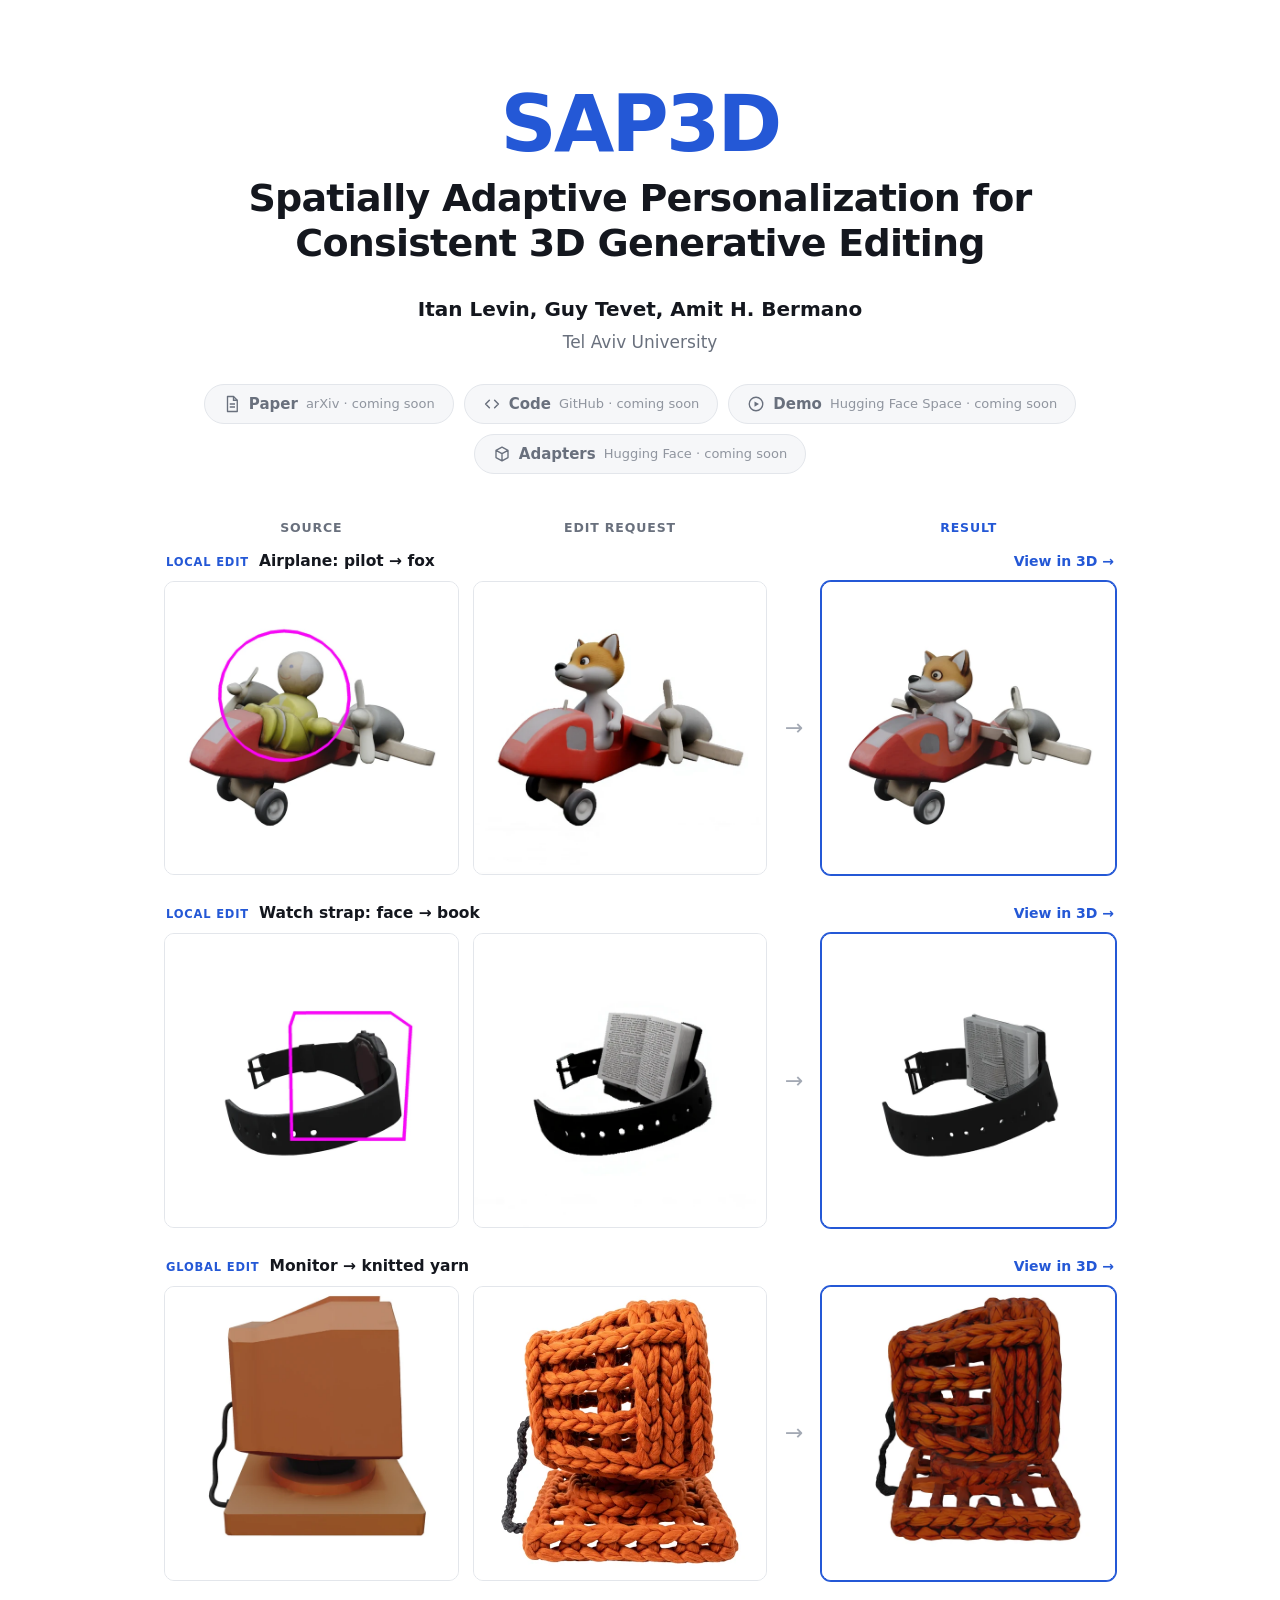
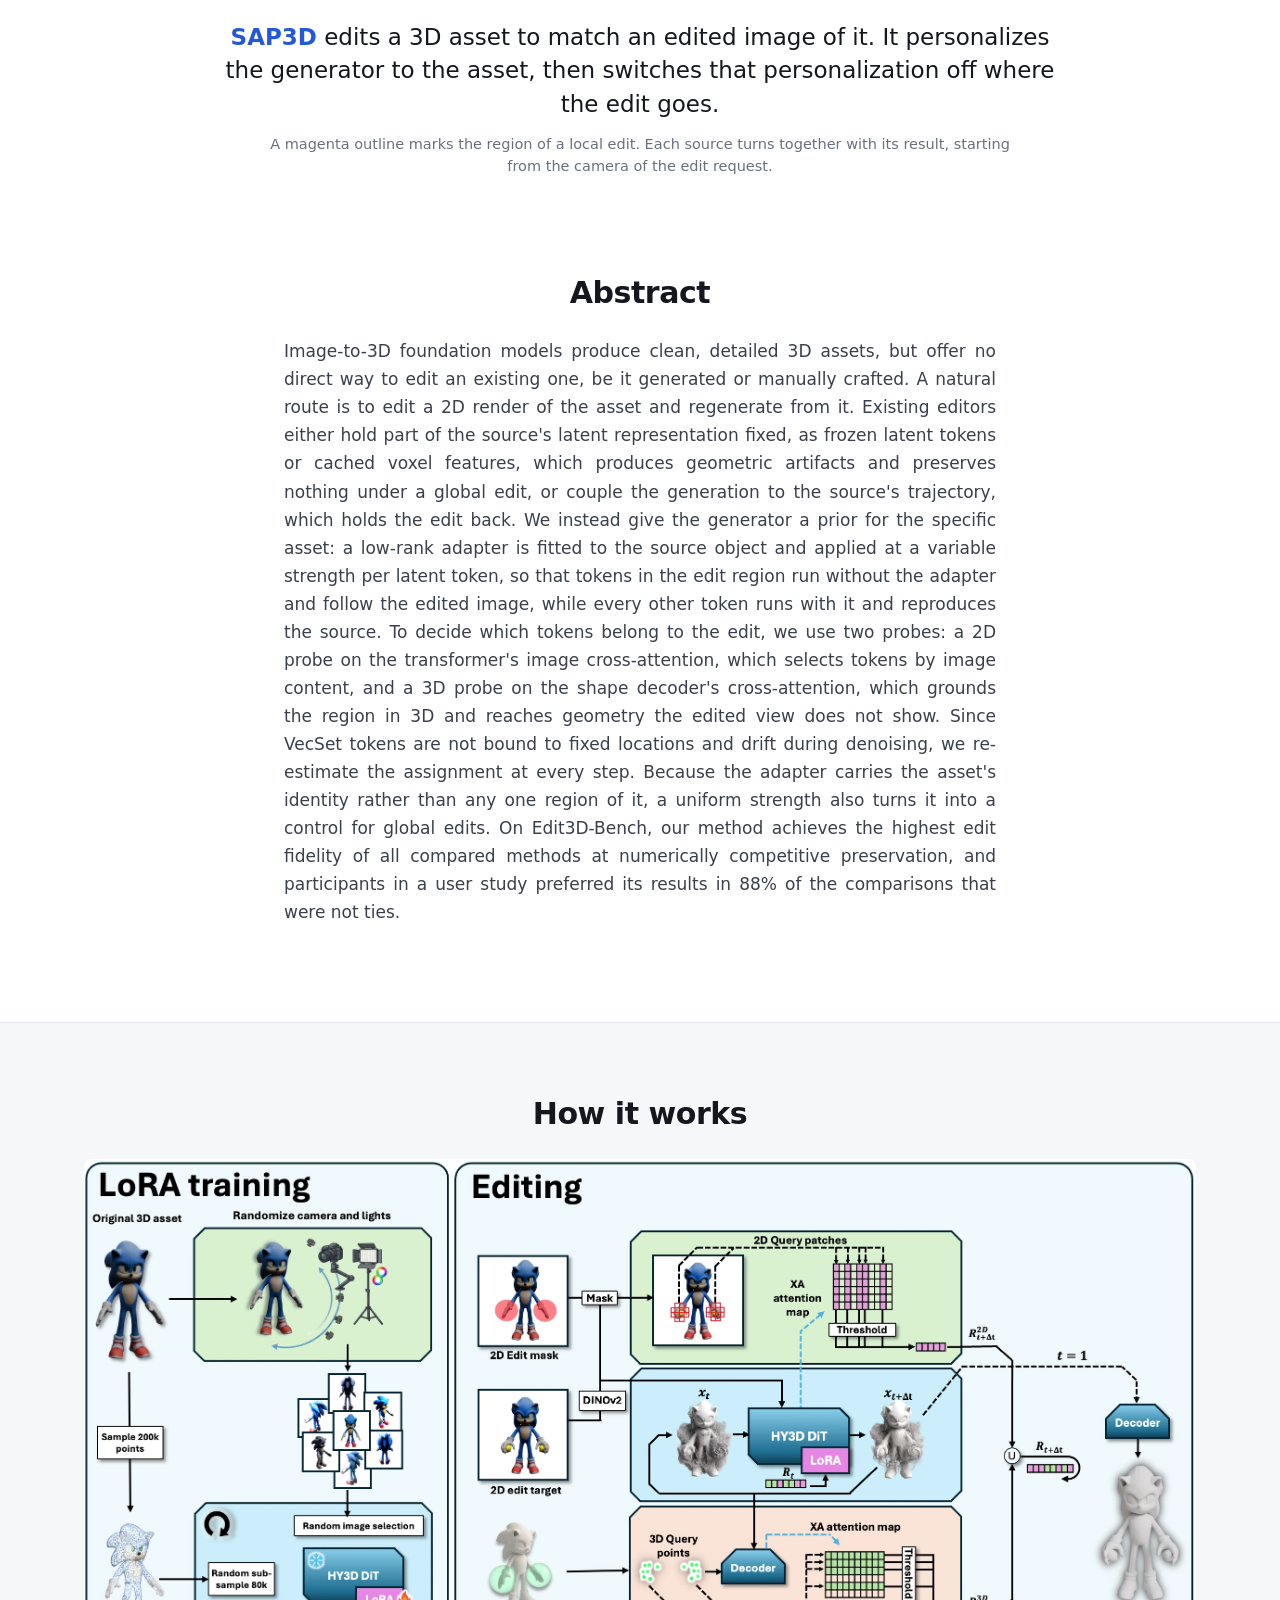
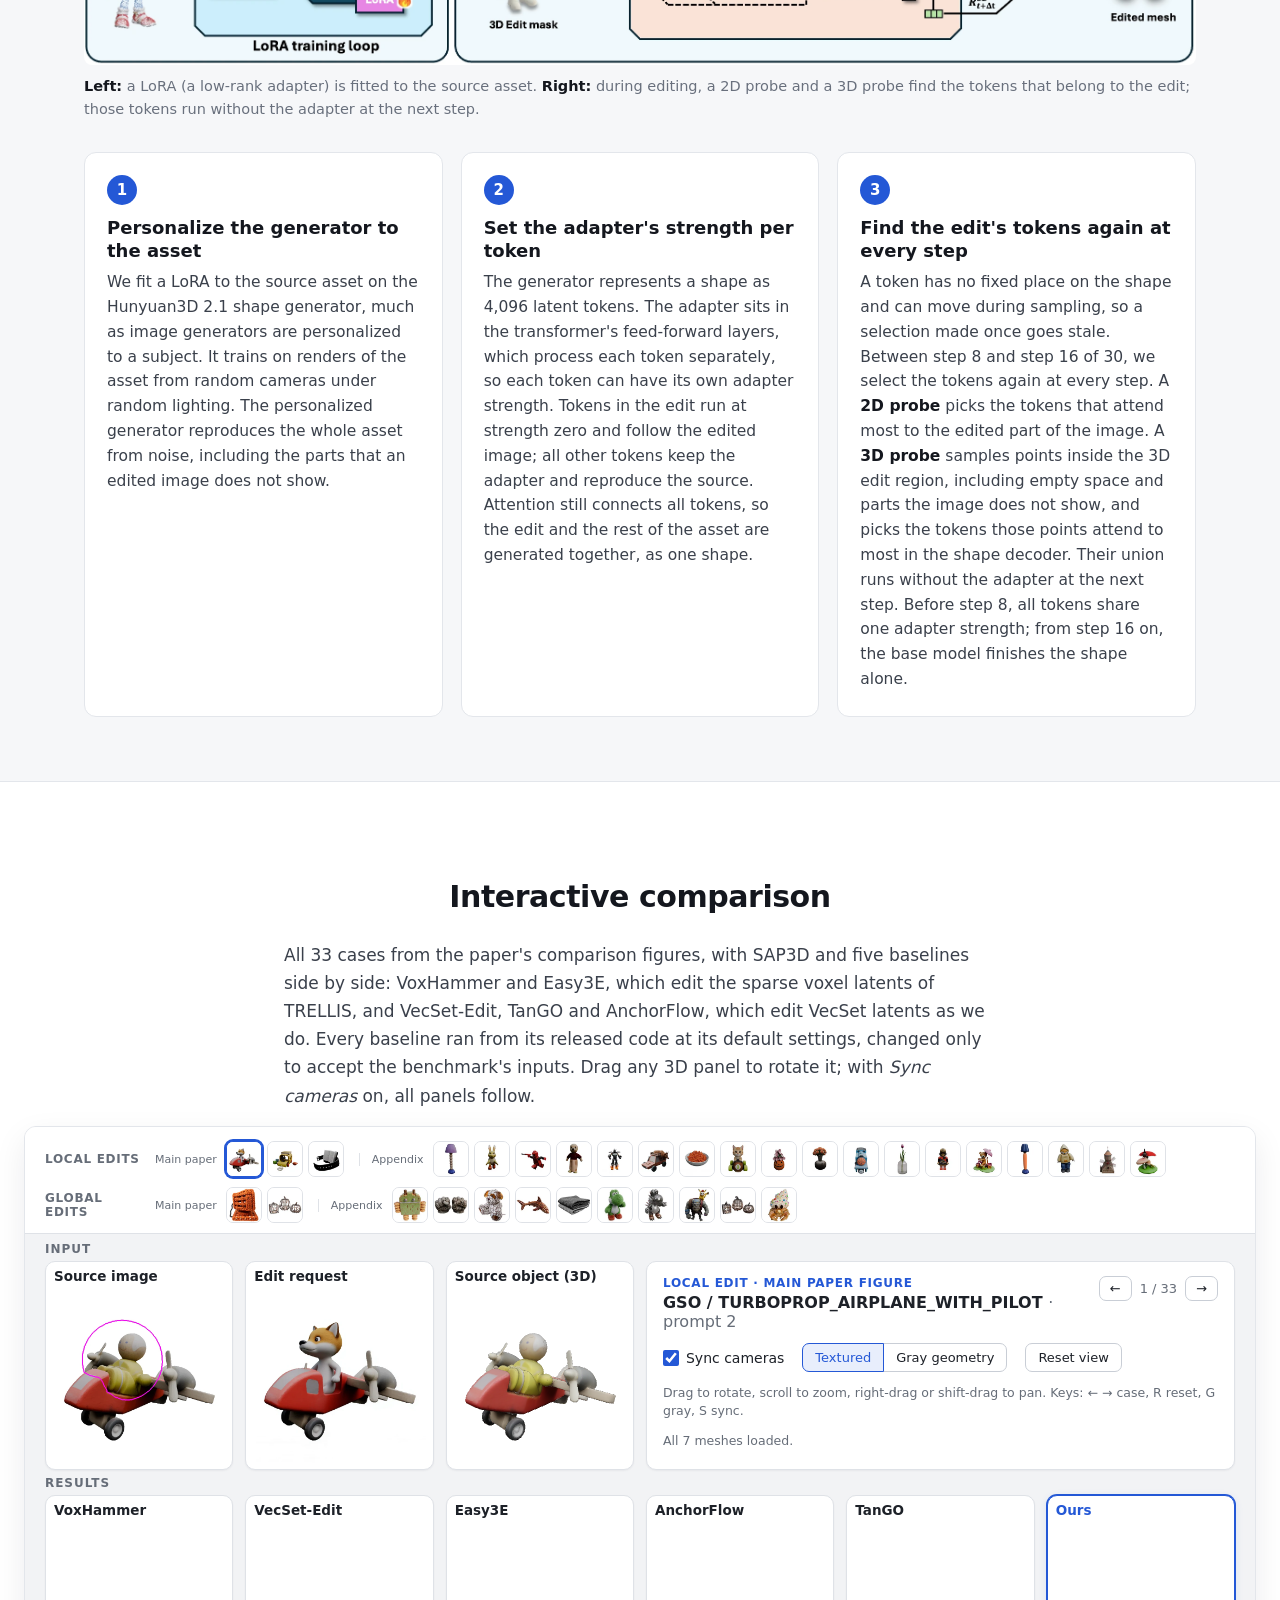
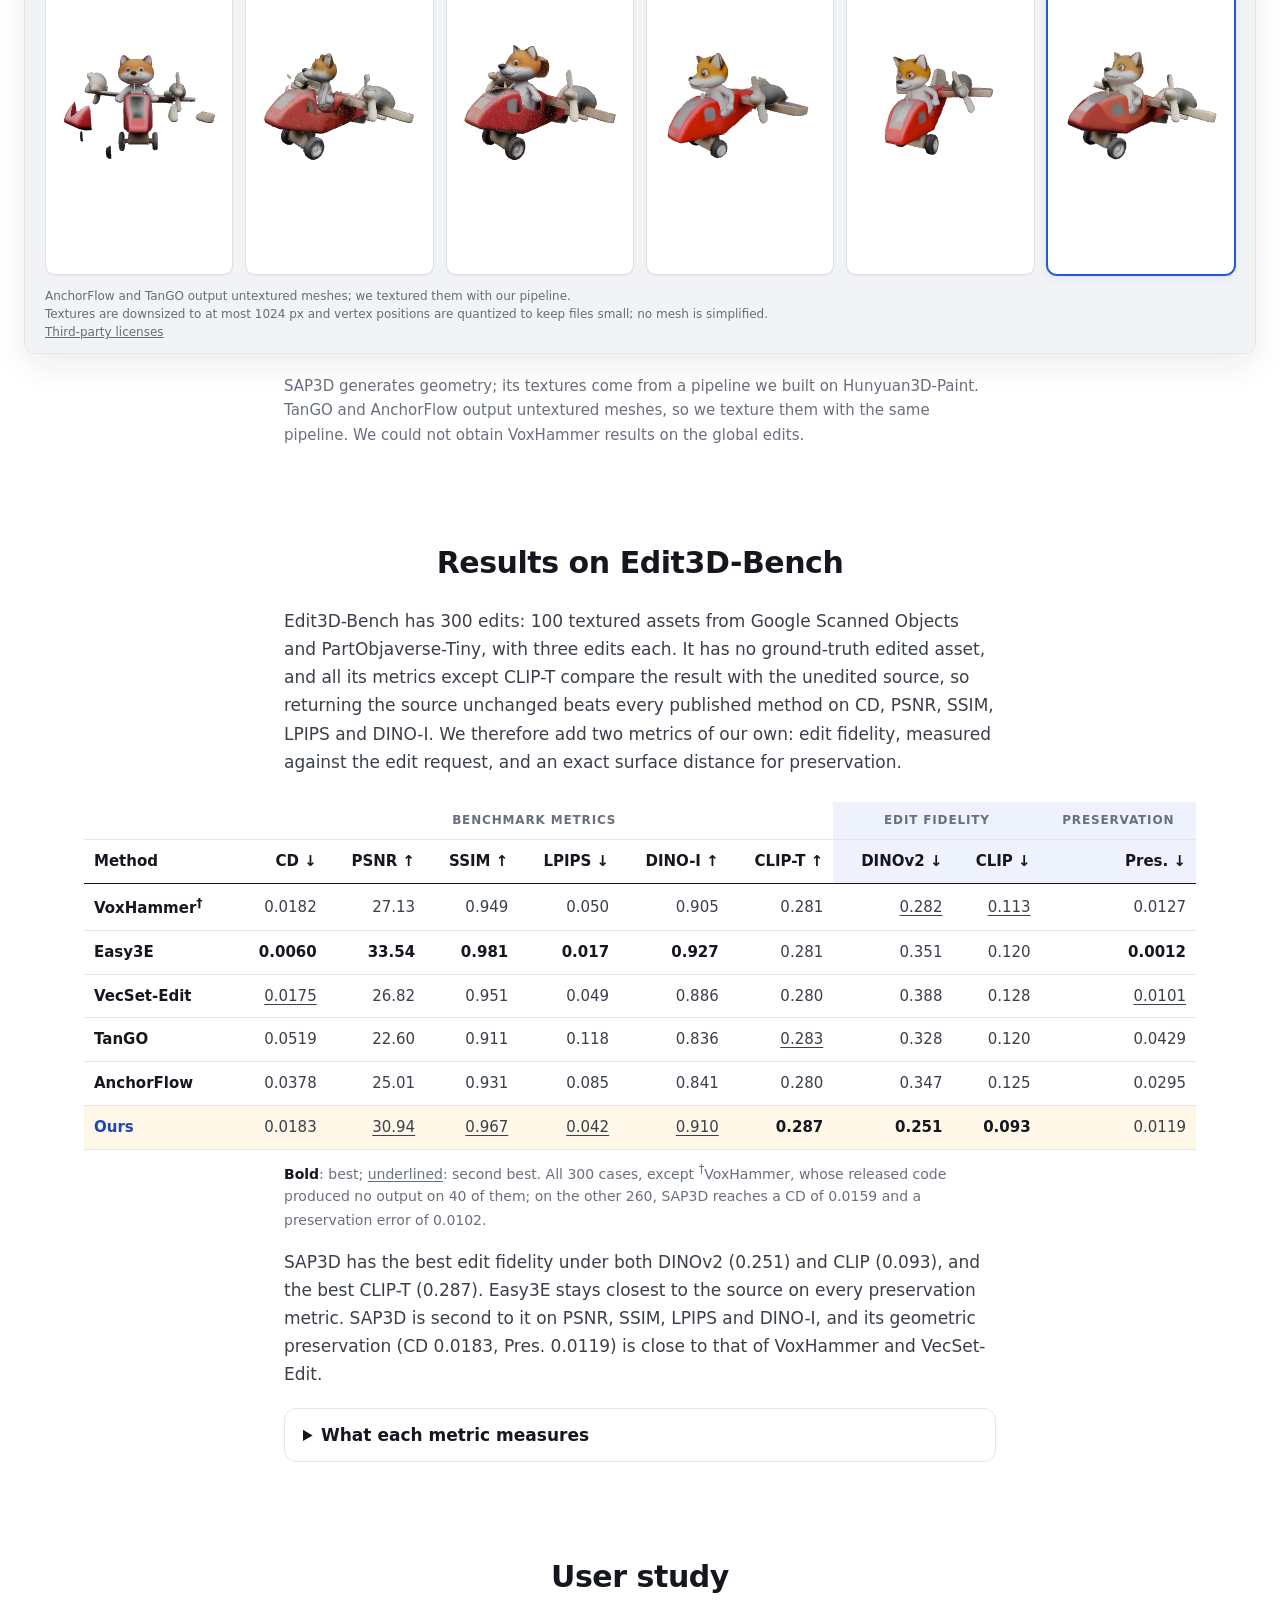
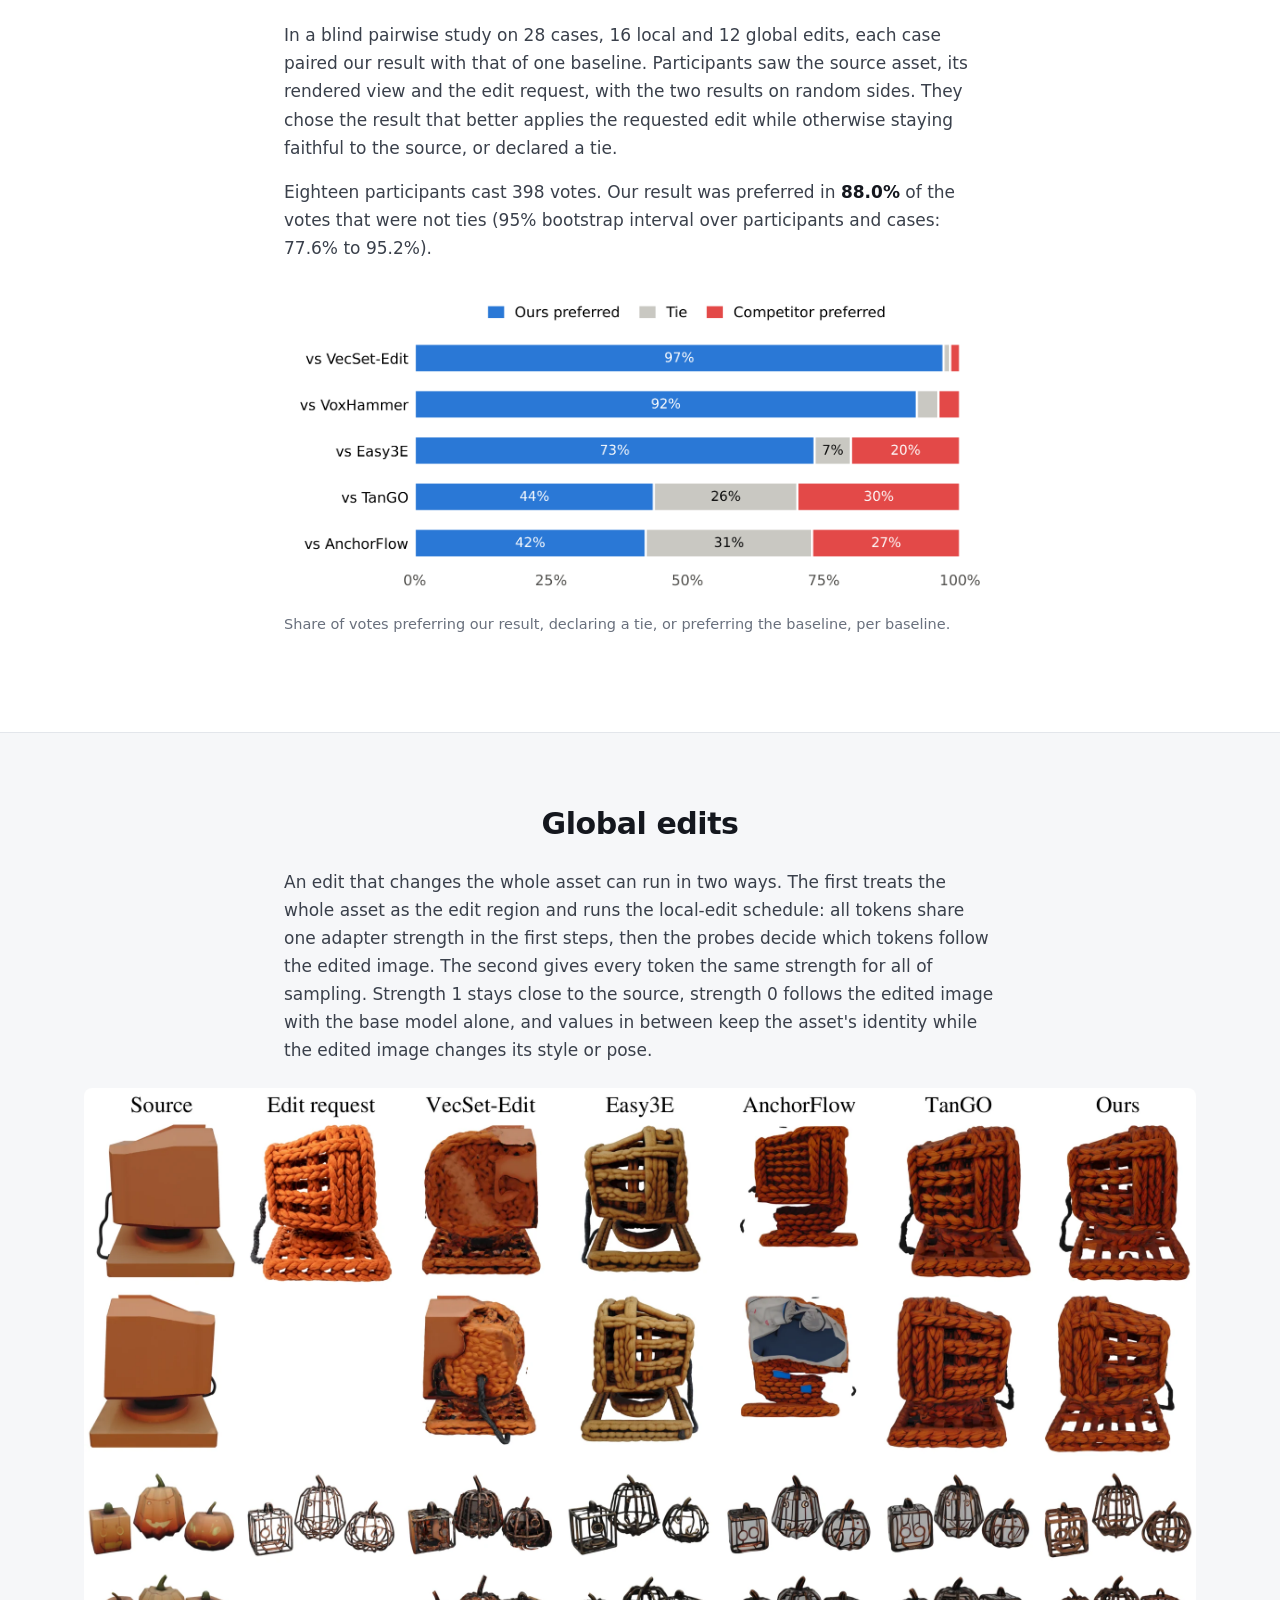
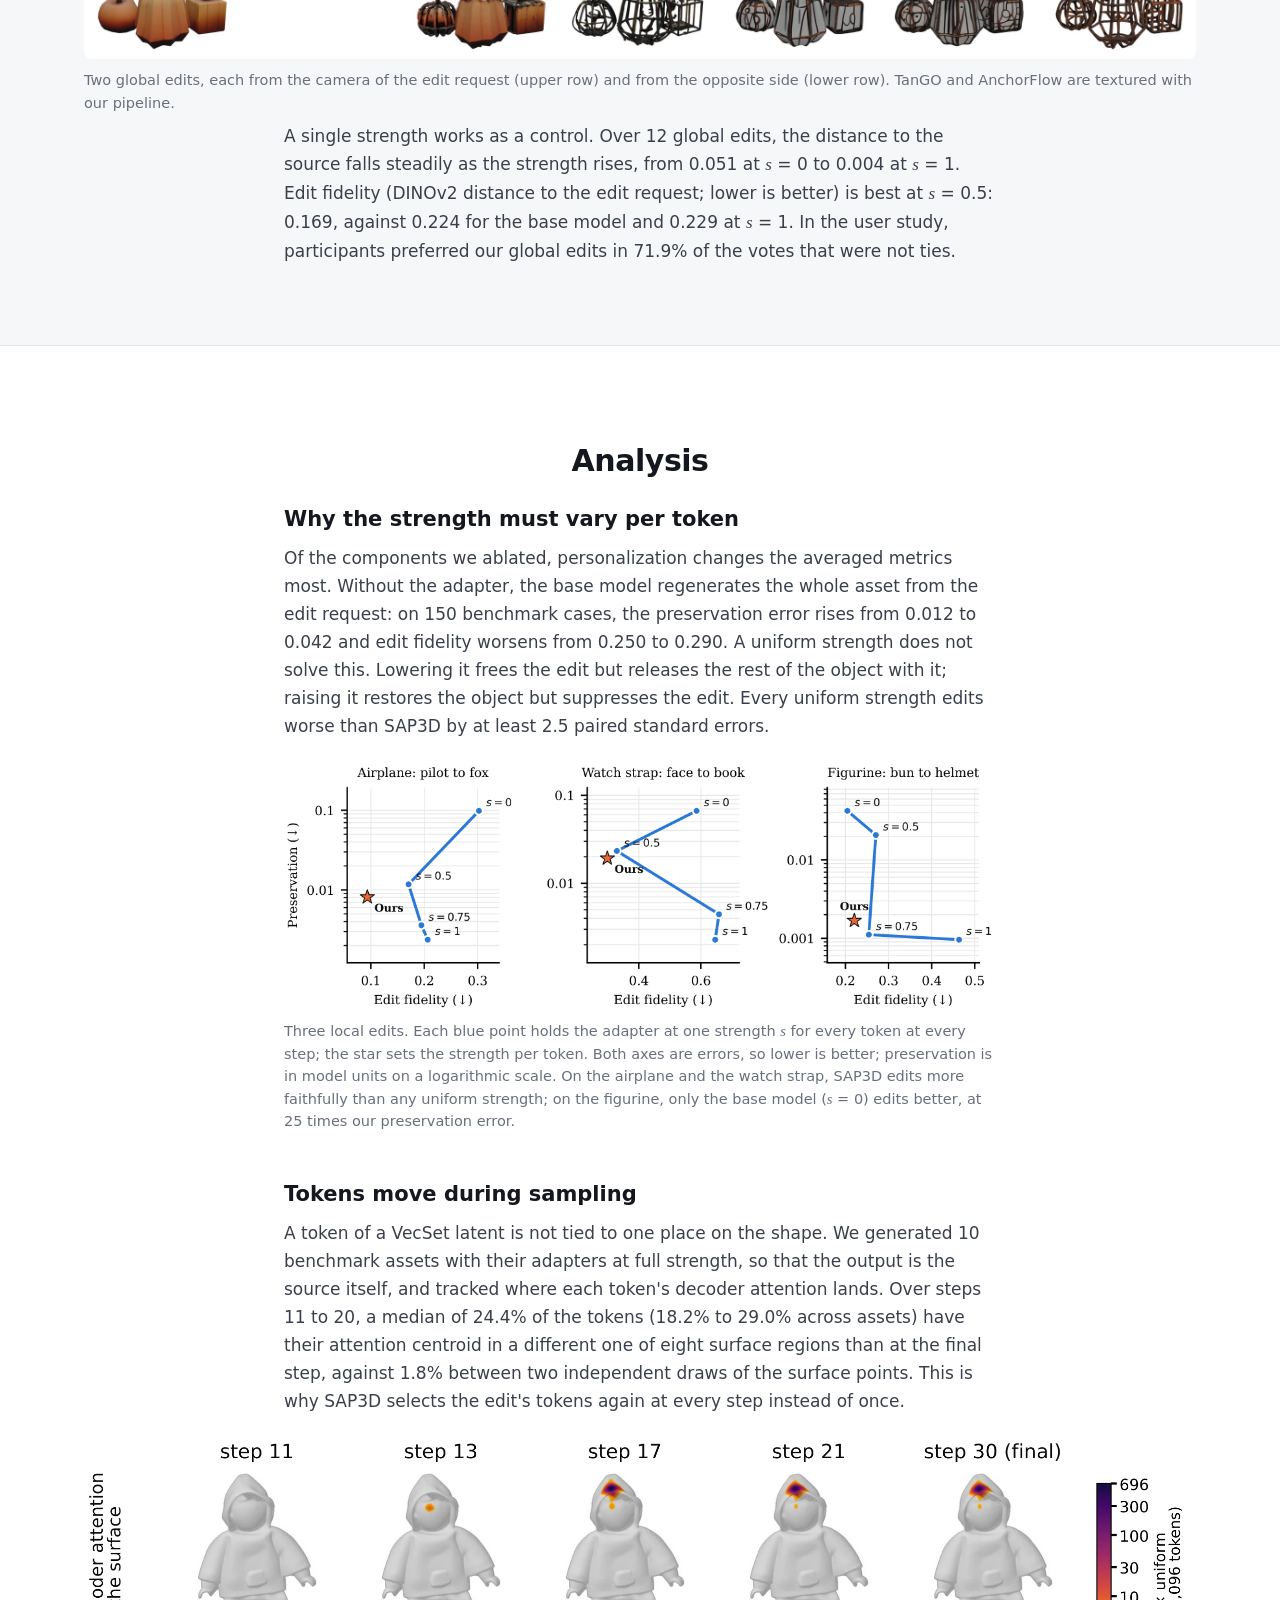
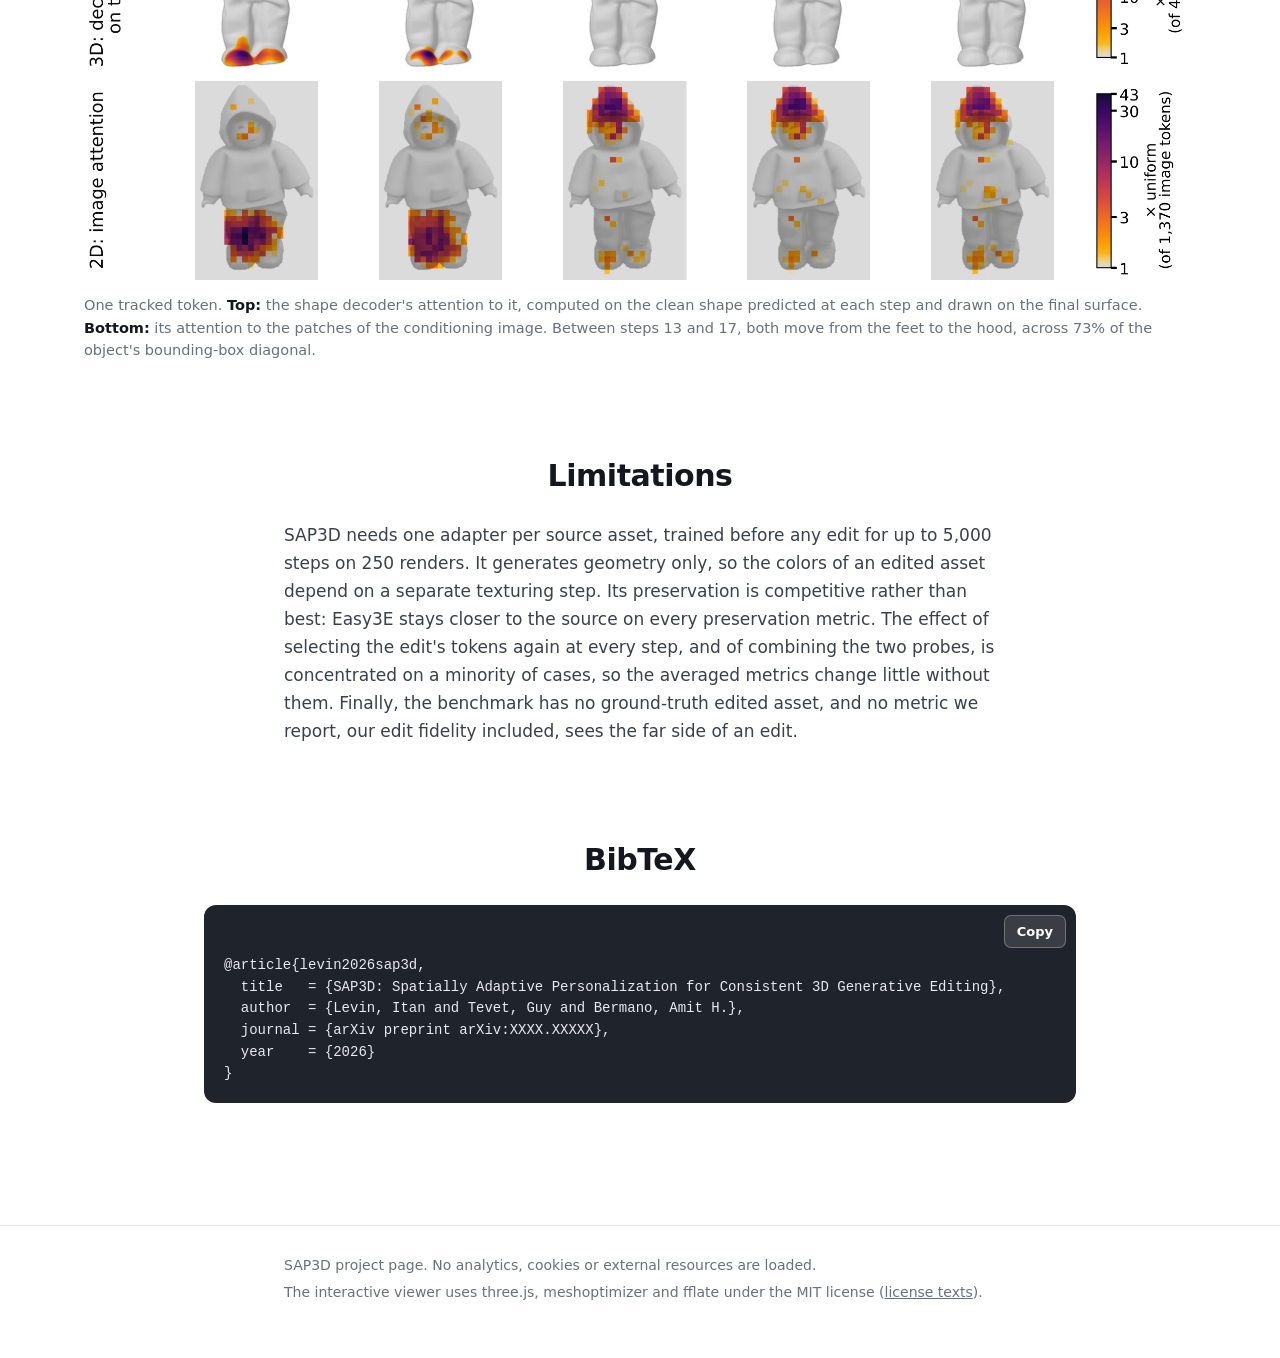
==== index.html @ 4d27fac7 "Project page with turntable teaser, arXiv BibTeX and comparison labels" ====
<!doctype html>
<html lang="en">
<head>
<meta charset="utf-8">
<meta name="viewport" content="width=device-width, initial-scale=1">
<title>Spatially Adaptive Personalization for Consistent 3D Generative Editing</title>
<meta name="description" content="Edit a 3D asset from one edited image of it: personalize a 3D generator to the asset with a LoRA, then set the adapter's strength per latent token.">
<link rel="icon" href="data:,">
<link rel="stylesheet" href="assets/css/style.css">
<script src="config.js"></script>
</head>
<body>

<header class="hero">
  <div class="wrap-wide">
    <h1 class="title"><span class="title-method" data-method></span><span class="title-colon">: </span><span class="title-rest" data-cfg="titleRest"></span></h1>
    <p class="authors" data-cfg="authors"></p>
    <p class="affiliation" data-cfg="affiliation"></p>
    <nav class="links" aria-label="Project links">
      <a class="btn" data-link="paper">
        <svg viewBox="0 0 24 24" aria-hidden="true"><path d="M6 2h8l5 5v15H6z" fill="none" stroke="currentColor" stroke-width="1.8" stroke-linejoin="round"/><path d="M14 2v5h5M9 12h7M9 16h7" fill="none" stroke="currentColor" stroke-width="1.8"/></svg>
        <span>Paper</span><span class="sub">arXiv</span>
      </a>
      <a class="btn" data-link="code">
        <svg viewBox="0 0 24 24" aria-hidden="true"><path d="M8.5 7 3.5 12l5 5M15.5 7l5 5-5 5" fill="none" stroke="currentColor" stroke-width="2" stroke-linecap="round" stroke-linejoin="round"/></svg>
        <span>Code</span><span class="sub">GitHub</span>
      </a>
      <a class="btn" data-link="demo">
        <svg viewBox="0 0 24 24" aria-hidden="true"><circle cx="12" cy="12" r="9" fill="none" stroke="currentColor" stroke-width="1.8"/><path d="M10 8.5v7l6-3.5z" fill="currentColor"/></svg>
        <span>Demo</span><span class="sub">Hugging Face Space</span>
      </a>
      <a class="btn" data-link="adapters">
        <svg viewBox="0 0 24 24" aria-hidden="true"><path d="M12 2.8 20 7.2v9.6l-8 4.4-8-4.4V7.2z M4 7.2l8 4.4 8-4.4 M12 11.6v9.6" fill="none" stroke="currentColor" stroke-width="1.8" stroke-linejoin="round"/></svg>
        <span>Adapters</span><span class="sub">Hugging Face</span>
      </a>
    </nav>
  </div>
</header>

<noscript><p class="noscript">This page fills in the method name, authors and links with JavaScript; please enable it.</p></noscript>

<main>

<section class="teaser wrap-wide" aria-label="Example edits">
  <div class="teaser-head" aria-hidden="true">
    <span>Source</span><span>Edit request</span><span></span><span class="ours">Result</span>
  </div>

  <figure class="teaser-row">
    <figcaption class="row-title"><span><span class="kind">Local edit</span>Airplane: pilot &rarr; fox</span><a class="to-viewer" data-case="gso_turboprop_airplane_with_pilo_p2">View in 3D</a></figcaption>
    <div class="row-cells">
      <figure><video class="turntable" autoplay muted loop playsinline preload="auto" poster="assets/img/teaser_airplane_source.webp" width="640" height="640" aria-label="Source toy airplane with a pilot, turning; the pilot is outlined as the edit region"><source src="assets/video/teaser_airplane_source.mp4" type="video/mp4"><img src="assets/img/teaser_airplane_source.webp" alt="Source toy airplane with a pilot; the pilot is outlined as the edit region" width="640" height="640"></video><figcaption>Source</figcaption></figure>
      <figure><img src="assets/img/teaser_airplane_request.webp" alt="Edit request: the same view with the pilot replaced by a fox" width="640" height="640"><figcaption>Edit request</figcaption></figure>
      <span class="row-arrow" aria-hidden="true">&rarr;</span>
      <figure class="ours"><video class="turntable" autoplay muted loop playsinline preload="auto" poster="assets/img/teaser_airplane_ours.webp" width="640" height="640" aria-label="Edited 3D result, turning in step with the source"><source src="assets/video/teaser_airplane_ours.mp4" type="video/mp4"><img src="assets/img/teaser_airplane_ours.webp" alt="Edited 3D result from the camera of the edit request" width="640" height="640"></video><figcaption>Result</figcaption></figure>
    </div>
  </figure>

  <figure class="teaser-row">
    <figcaption class="row-title"><span><span class="kind">Local edit</span>Watch strap: face &rarr; book</span><a class="to-viewer" data-case="pot_ca86a579_p3">View in 3D</a></figcaption>
    <div class="row-cells">
      <figure><video class="turntable" autoplay muted loop playsinline preload="auto" poster="assets/img/teaser_strap_source.webp" width="640" height="640" aria-label="Source watch, turning; its face is outlined as the edit region"><source src="assets/video/teaser_strap_source.mp4" type="video/mp4"><img src="assets/img/teaser_strap_source.webp" alt="Source watch with its face outlined as the edit region" width="640" height="640"></video><figcaption>Source</figcaption></figure>
      <figure><img src="assets/img/teaser_strap_request.webp" alt="Edit request: the watch face replaced by an open book" width="640" height="640"><figcaption>Edit request</figcaption></figure>
      <span class="row-arrow" aria-hidden="true">&rarr;</span>
      <figure class="ours"><video class="turntable" autoplay muted loop playsinline preload="auto" poster="assets/img/teaser_strap_ours.webp" width="640" height="640" aria-label="Edited 3D result, turning in step with the source"><source src="assets/video/teaser_strap_ours.mp4" type="video/mp4"><img src="assets/img/teaser_strap_ours.webp" alt="Edited 3D result from the camera of the edit request" width="640" height="640"></video><figcaption>Result</figcaption></figure>
    </div>
  </figure>

  <figure class="teaser-row">
    <figcaption class="row-title"><span><span class="kind">Global edit</span>Monitor &rarr; knitted yarn</span><a class="to-viewer" data-case="globedit_po_25a32b2b_p1">View in 3D</a></figcaption>
    <div class="row-cells">
      <figure><video class="turntable" autoplay muted loop playsinline preload="auto" poster="assets/img/teaser_monitor_source.webp" width="640" height="640" aria-label="Source asset, an orange computer monitor, turning"><source src="assets/video/teaser_monitor_source.mp4" type="video/mp4"><img src="assets/img/teaser_monitor_source.webp" alt="Source asset: an orange computer monitor" width="640" height="640"></video><figcaption>Source</figcaption></figure>
      <figure><img src="assets/img/teaser_monitor_request.webp" alt="Edit request: the monitor rendered as knitted orange yarn" width="517" height="517"><figcaption>Edit request</figcaption></figure>
      <span class="row-arrow" aria-hidden="true">&rarr;</span>
      <figure class="ours"><video class="turntable" autoplay muted loop playsinline preload="auto" poster="assets/img/teaser_monitor_ours.webp" width="640" height="640" aria-label="Edited 3D result, turning in step with the source"><source src="assets/video/teaser_monitor_ours.mp4" type="video/mp4"><img src="assets/img/teaser_monitor_ours.webp" alt="Edited 3D result from the camera of the edit request" width="640" height="640"></video><figcaption>Result</figcaption></figure>
    </div>
  </figure>
  <p class="summary"><span data-method></span> edits a 3D asset to match an edited image of it. It personalizes the generator to the asset, then switches that personalization off where the edit goes.</p>
  <p class="caption">A magenta outline marks the region of a local edit. Each source turns together with its result, starting from the camera of the edit request.</p>
</section>

<section class="wrap" id="abstract">
  <h2>Abstract</h2>
  <p class="abstract">Image-to-3D foundation models produce clean, detailed 3D assets, but offer no direct way to edit an existing one, be it generated or manually crafted. A natural route is to edit a 2D render of the asset and regenerate from it. Existing editors either hold part of the source's latent representation fixed, as frozen latent tokens or cached voxel features, which produces geometric artifacts and preserves nothing under a global edit, or couple the generation to the source's trajectory, which holds the edit back. We instead give the generator a prior for the specific asset: a low-rank adapter is fitted to the source object and applied at a variable strength per latent token, so that tokens in the edit region run without the adapter and follow the edited image, while every other token runs with it and reproduces the source. To decide which tokens belong to the edit, we use two probes: a 2D probe on the transformer's image cross-attention, which selects tokens by image content, and a 3D probe on the shape decoder's cross-attention, which grounds the region in 3D and reaches geometry the edited view does not show. Since VecSet tokens are not bound to fixed locations and drift during denoising, we re-estimate the assignment at every step. Because the adapter carries the asset's identity rather than any one region of it, a uniform strength also turns it into a control for global edits. On Edit3D-Bench, our method achieves the highest edit fidelity of all compared methods at numerically competitive preservation, and participants in a user study preferred its results in 88% of the comparisons that were not ties.</p>
</section>

<section class="band" id="method">
  <div class="wrap"><h2>How it works</h2></div>
  <figure class="figure wrap-wide">
    <a class="zoom" href="assets/img/method.webp"><img src="assets/img/method.webp" alt="Method overview. Left: LoRA training on renders of the source asset under random cameras and lights, paired with points sampled on its surface. Right: at each denoising step a 2D probe on the transformer's image cross-attention and a 3D probe on the decoder's cross-attention each select tokens; their union decides which tokens run without the adapter at the next step." width="2395" height="1091" loading="lazy"></a>
    <figcaption><strong>Left:</strong> a LoRA (a low-rank adapter) is fitted to the source asset. <strong>Right:</strong> during editing, a 2D probe and a 3D probe find the tokens that belong to the edit; those tokens run without the adapter at the next step.</figcaption>
  </figure>

  <ol class="steps wrap-wide">
    <li>
      <h3>Personalize the generator to the asset</h3>
      <p>We fit a LoRA to the source asset on the Hunyuan3D&nbsp;2.1 shape generator, much as image generators are personalized to a subject. It trains on renders of the asset from random cameras under random lighting. The personalized generator reproduces the whole asset from noise, including the parts that an edited image does not show.</p>
    </li>
    <li>
      <h3>Set the adapter's strength per token</h3>
      <p>The generator represents a shape as 4,096 latent tokens. The adapter sits in the transformer's feed-forward layers, which process each token separately, so each token can have its own adapter strength. Tokens in the edit run at strength zero and follow the edited image; all other tokens keep the adapter and reproduce the source. Attention still connects all tokens, so the edit and the rest of the asset are generated together, as one shape.</p>
    </li>
    <li>
      <h3>Find the edit's tokens again at every step</h3>
      <p>A token has no fixed place on the shape and can move during sampling, so a selection made once goes stale. Between step 8 and step 16 of 30, we select the tokens again at every step. A <strong>2D probe</strong> picks the tokens that attend most to the edited part of the image. A <strong>3D probe</strong> samples points inside the 3D edit region, including empty space and parts the image does not show, and picks the tokens those points attend to most in the shape decoder. Their union runs without the adapter at the next step. Before step 8, all tokens share one adapter strength; from step 16 on, the base model finishes the shape alone.</p>
    </li>
  </ol>
</section>

<section class="viewer-section" id="comparison">
  <div class="wrap">
    <h2>Interactive comparison</h2>
    <p>All 33 cases from the paper's comparison figures, with <span data-method></span> and five baselines side by side: VoxHammer and Easy3E, which edit the sparse voxel latents of TRELLIS, and VecSet-Edit, TanGO and AnchorFlow, which edit VecSet latents as we do. Every baseline ran from its released code at its default settings, changed only to accept the benchmark's inputs. Drag any 3D panel to rotate it; with <em>Sync cameras</em> on, all panels follow.</p>
  </div>
  <div class="viewer-shell wrap-viewer">
    <div class="viewer-slot" id="viewer-slot"><p class="viewer-wait">Loading the interactive viewer&hellip;</p></div>
    <figure class="viewer-poster">
      <a class="zoom" href="assets/img/comparison_local.webp"><img src="assets/img/comparison_local.webp" alt="Static comparison of local edits: source, edit request, VoxHammer, VecSet-Edit, Easy3E, AnchorFlow, TanGO and ours, each from the edit request's camera and from the opposite side" width="2400" height="1465" loading="lazy"></a>
      <figcaption>Local edits from the paper, each from the camera of the edit request (upper row) and from the opposite side (lower row). Tap the figure to enlarge it. The interactive viewer needs a desktop-sized screen.</figcaption>
      <a class="btn btn-light" data-viewer-link target="_blank" rel="noopener">Open the interactive viewer</a>
    </figure>
  </div>
  <div class="wrap">
    <p class="note"><span data-method></span> generates geometry; its textures come from a pipeline we built on Hunyuan3D-Paint. TanGO and AnchorFlow output untextured meshes, so we texture them with the same pipeline. We could not obtain VoxHammer results on the global edits.</p>
  </div>
</section>

<section class="wrap" id="results">
  <h2>Results on Edit3D-Bench</h2>
  <p>Edit3D-Bench has 300 edits: 100 textured assets from Google Scanned Objects and PartObjaverse-Tiny, with three edits each. It has no ground-truth edited asset, and all its metrics except CLIP-T compare the result with the unedited source, so returning the source unchanged beats every published method on CD, PSNR, SSIM, LPIPS and DINO-I. We therefore add two metrics of our own: edit fidelity, measured against the edit request, and an exact surface distance for preservation.</p>

  <div class="table-scroll">
  <table class="results">
    <thead>
      <tr class="group">
        <th></th>
        <th colspan="6">Benchmark metrics</th>
        <th colspan="2" class="ours-metrics">Edit fidelity</th>
        <th class="ours-metrics">Preservation</th>
      </tr>
      <tr>
        <th scope="col">Method</th>
        <th scope="col">CD&nbsp;&darr;</th>
        <th scope="col">PSNR&nbsp;&uarr;</th>
        <th scope="col">SSIM&nbsp;&uarr;</th>
        <th scope="col">LPIPS&nbsp;&darr;</th>
        <th scope="col">DINO-I&nbsp;&uarr;</th>
        <th scope="col">CLIP-T&nbsp;&uarr;</th>
        <th scope="col" class="ours-metrics">DINOv2&nbsp;&darr;</th>
        <th scope="col" class="ours-metrics">CLIP&nbsp;&darr;</th>
        <th scope="col" class="ours-metrics">Pres.&nbsp;&darr;</th>
      </tr>
    </thead>
    <tbody>
      <tr><th scope="row">VoxHammer<sup>&dagger;</sup></th><td>0.0182</td><td>27.13</td><td>0.949</td><td>0.050</td><td>0.905</td><td>0.281</td><td class="second">0.282</td><td class="second">0.113</td><td>0.0127</td></tr>
      <tr><th scope="row">Easy3E</th><td class="best">0.0060</td><td class="best">33.54</td><td class="best">0.981</td><td class="best">0.017</td><td class="best">0.927</td><td>0.281</td><td>0.351</td><td>0.120</td><td class="best">0.0012</td></tr>
      <tr><th scope="row">VecSet-Edit</th><td class="second">0.0175</td><td>26.82</td><td>0.951</td><td>0.049</td><td>0.886</td><td>0.280</td><td>0.388</td><td>0.128</td><td class="second">0.0101</td></tr>
      <tr><th scope="row">TanGO</th><td>0.0519</td><td>22.60</td><td>0.911</td><td>0.118</td><td>0.836</td><td class="second">0.283</td><td>0.328</td><td>0.120</td><td>0.0429</td></tr>
      <tr><th scope="row">AnchorFlow</th><td>0.0378</td><td>25.01</td><td>0.931</td><td>0.085</td><td>0.841</td><td>0.280</td><td>0.347</td><td>0.125</td><td>0.0295</td></tr>
      <tr class="ours-row"><th scope="row">Ours</th><td>0.0183</td><td class="second">30.94</td><td class="second">0.967</td><td class="second">0.042</td><td class="second">0.910</td><td class="best">0.287</td><td class="best">0.251</td><td class="best">0.093</td><td>0.0119</td></tr>
    </tbody>
  </table>
  </div>
  <p class="table-note"><strong>Bold</strong>: best; <span class="second">underlined</span>: second best. All 300 cases, except <sup>&dagger;</sup>VoxHammer, whose released code produced no output on 40 of them; on the other 260, <span data-method></span> reaches a CD of 0.0159 and a preservation error of 0.0102.</p>

  <p><span data-method></span> has the best edit fidelity under both DINOv2 (0.251) and CLIP (0.093), and the best CLIP-T (0.287). Easy3E stays closest to the source on every preservation metric. <span data-method></span> is second to it on PSNR, SSIM, LPIPS and DINO-I, and its geometric preservation (CD 0.0183, Pres. 0.0119) is close to that of VoxHammer and VecSet-Edit.</p>

  <details class="metrics">
    <summary>What each metric measures</summary>
    <dl>
      <dt>CD&nbsp;&darr;</dt>
      <dd>Chamfer distance to the source mesh, outside the 3D edit region. It is computed from randomly sampled points, so two samplings of the same mesh already differ by about 0.005; smaller errors cannot be resolved.</dd>
      <dt>PSNR&nbsp;&uarr;, SSIM&nbsp;&uarr;, LPIPS&nbsp;&darr;</dt>
      <dd>Agreement between renders of the result and of the source over 16 views, outside the 2D projection of the edit region.</dd>
      <dt>DINO-I&nbsp;&uarr;</dt>
      <dd>Similarity of DINOv2 features between whole renders of the result and of the source, edit region included.</dd>
      <dt>CLIP-T&nbsp;&uarr;</dt>
      <dd>Similarity between renders of the result and a text caption of the edited object.</dd>
      <dt>Edit fidelity: DINOv2&nbsp;&darr;, CLIP&nbsp;&darr;</dt>
      <dd>Ours. We render the result from the camera of the edit request, crop the render and the edit request to the square around the 2D edit mask, and set everything outside the mask to the same gray. The score is one minus the cosine similarity of the two images' DINOv2 (or CLIP) class-token embeddings.</dd>
      <dt>Preservation (Pres.)&nbsp;&darr;</dt>
      <dd>Ours. The exact point-to-surface distance between result and source, outside the 3D edit region: 200,000 points sampled on each surface, points inside the region discarded, averaged over both directions. Its noise floor is below 10<sup>&minus;8</sup>.</dd>
    </dl>
    <p>The first six are the benchmark's own metrics, computed with its released evaluation code, unmodified, for every method.</p>
  </details>
</section>

<section class="wrap" id="user-study">
  <h2>User study</h2>
  <p>In a blind pairwise study on 28 cases, 16 local and 12 global edits, each case paired our result with that of one baseline. Participants saw the source asset, its rendered view and the edit request, with the two results on random sides. They chose the result that better applies the requested edit while otherwise staying faithful to the source, or declared a tie.</p>
  <p>Eighteen participants cast 398 votes. Our result was preferred in <strong>88.0%</strong> of the votes that were not ties (95% bootstrap interval over participants and cases: 77.6% to 95.2%).</p>
  <figure class="figure">
    <a class="zoom" href="assets/img/user_study_bars.webp"><img src="assets/img/user_study_bars.webp" alt="Horizontal stacked bars: share of votes preferring our result, a tie, or the baseline, for each of the five baselines" width="1600" height="713" loading="lazy"></a>
    <figcaption>Share of votes preferring our result, declaring a tie, or preferring the baseline, per baseline.</figcaption>
  </figure>
</section>

<section class="band" id="global">
  <div class="wrap">
    <h2>Global edits</h2>
    <p>An edit that changes the whole asset can run in two ways. The first treats the whole asset as the edit region and runs the local-edit schedule: all tokens share one adapter strength in the first steps, then the probes decide which tokens follow the edited image. The second gives every token the same strength for all of sampling. Strength 1 stays close to the source, strength 0 follows the edited image with the base model alone, and values in between keep the asset's identity while the edited image changes its style or pose.</p>
  </div>
  <figure class="figure wrap-wide">
    <a class="zoom" href="assets/img/comparison_global.webp"><img src="assets/img/comparison_global.webp" alt="Static comparison of global edits: source, edit request, VecSet-Edit, Easy3E, AnchorFlow, TanGO and ours" width="2400" height="1232" loading="lazy"></a>
    <figcaption>Two global edits, each from the camera of the edit request (upper row) and from the opposite side (lower row). TanGO and AnchorFlow are textured with our pipeline.</figcaption>
  </figure>
  <div class="wrap">
    <p>A single strength works as a control. Over 12 global edits, the distance to the source falls steadily as the strength rises, from 0.051 at <var>s</var>&nbsp;=&nbsp;0 to 0.004 at <var>s</var>&nbsp;=&nbsp;1. Edit fidelity (DINOv2 distance to the edit request; lower is better) is best at <var>s</var>&nbsp;=&nbsp;0.5: 0.169, against 0.224 for the base model and 0.229 at <var>s</var>&nbsp;=&nbsp;1. In the user study, participants preferred our global edits in 71.9% of the votes that were not ties.</p>
  </div>
</section>

<section class="wrap" id="analysis">
  <h2>Analysis</h2>

  <h3 class="sub-h">Why the strength must vary per token</h3>
  <p>Of the components we ablated, personalization changes the averaged metrics most. Without the adapter, the base model regenerates the whole asset from the edit request: on 150 benchmark cases, the preservation error rises from 0.012 to 0.042 and edit fidelity worsens from 0.250 to 0.290. A uniform strength does not solve this. Lowering it frees the edit but releases the rest of the object with it; raising it restores the object but suppresses the edit. Every uniform strength edits worse than <span data-method></span> by at least 2.5 paired standard errors.</p>
  <figure class="figure">
    <a class="zoom" href="assets/img/strength_local.webp"><img src="assets/img/strength_local.webp" alt="Three scatter plots of preservation error against edit fidelity for uniform adapter strengths 0, 0.5, 0.75 and 1, with our per-token result marked as a star" width="2200" height="760" loading="lazy"></a>
    <figcaption>Three local edits. Each blue point holds the adapter at one strength <var>s</var> for every token at every step; the star sets the strength per token. Both axes are errors, so lower is better; preservation is in model units on a logarithmic scale. On the airplane and the watch strap, <span data-method></span> edits more faithfully than any uniform strength; on the figurine, only the base model (<var>s</var>&nbsp;=&nbsp;0) edits better, at 25 times our preservation error.</figcaption>
  </figure>

  <h3 class="sub-h">Tokens move during sampling</h3>
  <p>A token of a VecSet latent is not tied to one place on the shape. We generated 10 benchmark assets with their adapters at full strength, so that the output is the source itself, and tracked where each token's decoder attention lands. Over steps 11 to 20, a median of 24.4% of the tokens (18.2% to 29.0% across assets) have their attention centroid in a different one of eight surface regions than at the final step, against 1.8% between two independent draws of the surface points. This is why <span data-method></span> selects the edit's tokens again at every step instead of once.</p>
  <figure class="figure figure-wide">
    <a class="zoom" href="assets/img/token_drift.webp"><img src="assets/img/token_drift.webp" alt="One tracked token across steps 11, 13, 17, 21 and 30: its decoder attention on the surface and its image attention both move from the feet to the hood" width="2200" height="880" loading="lazy"></a>
    <figcaption>One tracked token. <strong>Top:</strong> the shape decoder's attention to it, computed on the clean shape predicted at each step and drawn on the final surface. <strong>Bottom:</strong> its attention to the patches of the conditioning image. Between steps 13 and 17, both move from the feet to the hood, across 73% of the object's bounding-box diagonal.</figcaption>
  </figure>
</section>

<section class="wrap" id="limitations">
  <h2>Limitations</h2>
  <p><span data-method></span> needs one adapter per source asset, trained before any edit for up to 5,000 steps on 250 renders. It generates geometry only, so the colors of an edited asset depend on a separate texturing step. Its preservation is competitive rather than best: Easy3E stays closer to the source on every preservation metric. The effect of selecting the edit's tokens again at every step, and of combining the two probes, is concentrated on a minority of cases, so the averaged metrics change little without them. Finally, the benchmark has no ground-truth edited asset, and no metric we report, our edit fidelity included, sees the far side of an edit.</p>
</section>

<section class="wrap" id="bibtex">
  <h2>BibTeX</h2>
  <div class="bibtex">
    <button type="button" class="copy" id="copy-bibtex">Copy</button>
    <pre><code id="bibtex-code"></code></pre>
  </div>
  <p class="copy-state" id="copy-state" aria-live="polite"></p>
</section>

</main>

<footer class="footer">
  <div class="wrap">
    <p><span data-method></span> project page. No analytics, cookies or external resources are loaded.</p>
    <p>The interactive viewer uses three.js, meshoptimizer and fflate under the MIT license (<a href="results_viewer/assets/THIRD_PARTY_LICENSES.txt">license texts</a>).</p>
  </div>
</footer>

<script src="assets/js/page.js"></script>
</body>
</html>
---- assets/css/style.css ----
:root {
  --ink: #14171e;
  --body: #3a404b;
  --muted: #69707d;
  --line: #e3e6eb;
  --band: #f6f7f9;
  --accent: #2458d6;
  --accent-ink: #1d47ad;
  --accent-soft: #edf2fd;
  --radius: 12px;
  --text-w: 760px;
  --wide-w: 1160px;
  --viewer-w: 1480px;
  --pad: 24px;
  --teaser-w: 1000px;
  --teaser-cols: minmax(0, 1fr) minmax(0, 1fr) 26px minmax(0, 1fr);
  font-family: system-ui, "Segoe UI", Roboto, "Helvetica Neue", Arial, sans-serif;
  color: var(--body);
  background: #fff;
  line-height: 1.65;
  -webkit-text-size-adjust: 100%;
}

* { box-sizing: border-box; }
html, body { margin: 0; }
body { font-size: 17px; }
img { max-width: 100%; height: auto; display: block; }
a { color: var(--accent); }
a:hover { color: var(--accent-ink); }
strong { color: var(--ink); }

.wrap, .wrap-wide, .wrap-viewer { margin-left: auto; margin-right: auto; padding-left: var(--pad); padding-right: var(--pad); }
.wrap { max-width: var(--text-w); }
.wrap-wide { max-width: var(--wide-w); }
.wrap-viewer { max-width: var(--viewer-w); }

main > section { margin-top: 0; margin-bottom: 96px; }
main > section.band, main > section.viewer-section { margin-bottom: 96px; }

h1, h2, h3 { color: var(--ink); line-height: 1.25; }
h2 {
  font-size: 30px;
  font-weight: 700;
  letter-spacing: -0.015em;
  text-align: center;
  margin: 0 0 26px;
}
h3 { font-size: 18px; font-weight: 650; margin: 0 0 8px; }
h3.sub-h { font-size: 21px; margin: 48px 0 12px; }
h2 + h3.sub-h { margin-top: 8px; }
p { margin: 0 0 16px; }
var { font-style: italic; font-family: Georgia, "Times New Roman", serif; }

/* header */
.hero { padding: 84px 0 44px; text-align: center; }
.title { font-weight: 700; margin: 0 auto 26px; max-width: 920px; }
.title-method {
  display: block;
  font-size: clamp(46px, 7vw, 78px);
  letter-spacing: -0.035em;
  line-height: 1.05;
  color: var(--accent);
  margin-bottom: 10px;
}
.title-colon {
  position: absolute;
  width: 1px;
  height: 1px;
  overflow: hidden;
  clip: rect(0 0 0 0);
  white-space: nowrap;
}
.title-rest { display: block; font-size: clamp(25px, 3.3vw, 38px); letter-spacing: -0.02em; line-height: 1.2; }
.authors { font-size: 20px; color: var(--ink); font-weight: 600; margin: 0 0 2px; }
.affiliation { color: var(--muted); margin: 0; }
.links { display: flex; flex-wrap: wrap; justify-content: center; gap: 10px; margin-top: 28px; }

.btn {
  display: inline-flex;
  align-items: center;
  gap: 8px;
  padding: 10px 18px;
  border-radius: 999px;
  background: var(--ink);
  color: #fff;
  font-size: 15px;
  font-weight: 600;
  text-decoration: none;
  line-height: 1.2;
  border: 1px solid var(--ink);
}
.btn:hover { background: #333a47; color: #fff; }
.btn svg { width: 18px; height: 18px; flex: 0 0 auto; }
.btn .sub { font-weight: 450; opacity: 0.72; font-size: 13px; }
.btn.pending { background: var(--band); color: var(--muted); border-color: var(--line); cursor: default; }
.btn.pending:hover { background: var(--band); color: var(--muted); }
.btn.pending .sub::after { content: " \00B7  coming soon"; }
.btn-light { background: #fff; color: var(--ink); border-color: #c9ced6; }
.btn-light:hover { background: var(--band); color: var(--ink); }

.noscript { text-align: center; color: #b42318; }

/* teaser */
.teaser.wrap-wide { max-width: var(--teaser-w); }
.teaser-head {
  display: grid;
  grid-template-columns: var(--teaser-cols);
  gap: 14px;
  font-size: 12.5px;
  font-weight: 650;
  text-transform: uppercase;
  letter-spacing: 0.07em;
  color: var(--muted);
  text-align: center;
  margin-bottom: 10px;
}
.teaser-head .ours { color: var(--accent); }
.teaser-row { margin: 0 0 26px; }
.row-title {
  display: flex;
  justify-content: space-between;
  align-items: baseline;
  gap: 12px;
  font-size: 15.5px;
  font-weight: 600;
  color: var(--ink);
  margin: 0 2px 8px;
}
.row-title .kind {
  font-size: 11.5px;
  font-weight: 700;
  text-transform: uppercase;
  letter-spacing: 0.07em;
  color: var(--accent);
  margin-right: 10px;
}
.row-cells { display: grid; grid-template-columns: var(--teaser-cols); gap: 14px; align-items: center; }
.row-cells figure { margin: 0; }
.row-cells figure > img, .row-cells figure > video { display: block; width: 100%; height: auto; aspect-ratio: 1 / 1; object-fit: contain; background: #fff; border: 1px solid var(--line); border-radius: 10px; }
.row-cells figure.ours > img, .row-cells figure.ours > video { border-color: var(--accent); box-shadow: 0 0 0 1px var(--accent); }
.row-cells figcaption { display: none; font-size: 13px; color: var(--muted); text-align: center; margin-top: 4px; }
.row-cells figure.ours figcaption { color: var(--accent); font-weight: 600; }
.row-arrow { color: #a3a9b4; font-size: 22px; text-align: center; }
.to-viewer { font-size: 14px; font-weight: 600; text-decoration: none; white-space: nowrap; }
.to-viewer::after { content: " \2192"; }

.summary {
  font-size: clamp(19px, 2.1vw, 23px);
  line-height: 1.45;
  font-weight: 500;
  color: var(--ink);
  text-align: center;
  max-width: 860px;
  margin: 40px auto 12px;
}
.summary [data-method] { color: var(--accent); font-weight: 700; }
.caption, figcaption { font-size: 14.5px; color: var(--muted); line-height: 1.55; }
.teaser .caption { max-width: var(--text-w); margin: 0 auto; text-align: center; }

/* figures */
.figure { margin: 24px 0 8px; }
.figure.wrap-wide { margin-left: auto; margin-right: auto; }
.figure img { width: 100%; border-radius: 8px; }
.figure a.zoom { display: block; cursor: zoom-in; }
.figure figcaption { margin-top: 10px; }
.figure-wide, .table-scroll {
  width: min(calc(var(--wide-w) - 2 * var(--pad)), calc(100vw - 2 * var(--pad)));
  position: relative;
  left: 50%;
  transform: translateX(-50%);
}

.abstract { text-align: justify; hyphens: auto; }

/* full-width tinted sections */
.band { background: var(--band); border-top: 1px solid var(--line); border-bottom: 1px solid var(--line); padding: 72px 0 64px; }
.band .figure img { background: #fff; }

/* method steps */
.steps {
  list-style: none;
  counter-reset: step;
  margin-top: 32px;
  margin-bottom: 0;
  display: grid;
  grid-template-columns: repeat(3, minmax(0, 1fr));
  gap: 18px;
}
.steps li {
  counter-increment: step;
  padding: 22px 22px 8px;
  border: 1px solid var(--line);
  border-radius: var(--radius);
  background: #fff;
}
.steps li::before {
  content: counter(step);
  display: flex;
  align-items: center;
  justify-content: center;
  width: 30px;
  height: 30px;
  border-radius: 50%;
  background: var(--accent);
  color: #fff;
  font-weight: 700;
  font-size: 15px;
  margin-bottom: 12px;
}
.steps p { font-size: 15.5px; line-height: 1.6; }

/* viewer */
.viewer-section { padding: 0; }
.viewer-shell { margin: 12px auto 20px; }
.viewer-slot {
  height: clamp(780px, 92vh, 1000px);
  border: 1px solid var(--line);
  border-radius: var(--radius);
  overflow: hidden;
  background: #f2f3f5;
  position: relative;
  box-shadow: 0 12px 32px rgba(16, 24, 40, 0.08);
}
.viewer-slot iframe { width: 100%; height: 100%; border: 0; display: block; }
.viewer-wait { position: absolute; inset: 0; display: flex; align-items: center; justify-content: center; color: var(--muted); margin: 0; }
.viewer-slot.ready .viewer-wait { display: none; }
.viewer-poster { display: none; margin: 0; }
.viewer-poster a.zoom { display: block; }
.viewer-poster img { border-radius: 8px; background: #fff; border: 1px solid var(--line); }
.viewer-poster figcaption { margin: 10px 0 14px; }
.note { font-size: 15px; color: var(--muted); margin: 0; }

@media (max-width: 1059px) {
  .viewer-slot { display: none; }
  .viewer-poster { display: block; }
}

/* results table */
.table-scroll { overflow-x: auto; margin: 26px 0 10px; }
table.results { border-collapse: collapse; width: 100%; font-size: 15px; font-variant-numeric: tabular-nums; white-space: nowrap; }
table.results th, table.results td { padding: 9px 10px; text-align: right; border-bottom: 1px solid var(--line); }
table.results th:first-child { text-align: left; }
table.results thead th { color: var(--ink); font-weight: 650; border-bottom: 1.5px solid var(--ink); }
table.results thead tr.group th { font-size: 12px; text-transform: uppercase; letter-spacing: 0.07em; color: var(--muted); text-align: center; border-bottom: 1px solid var(--line); font-weight: 650; }
table.results .ours-metrics { background: var(--accent-soft); }
table.results tbody th { font-weight: 600; color: var(--ink); }
table.results td.best { font-weight: 750; color: var(--ink); }
table.results td.second, .table-note .second { text-decoration: underline; text-underline-offset: 3px; }
table.results tr.ours-row th, table.results tr.ours-row td { background: #fff7e8; }
table.results tr.ours-row th { color: var(--accent-ink); }
.table-note { font-size: 14px; color: var(--muted); }

details.metrics { margin-top: 20px; border: 1px solid var(--line); border-radius: var(--radius); padding: 12px 18px; background: #fff; }
details.metrics summary { cursor: pointer; font-weight: 650; color: var(--ink); }
details.metrics dl { margin: 14px 0 6px; display: grid; grid-template-columns: max-content 1fr; gap: 8px 18px; font-size: 15px; }
details.metrics dt { font-weight: 650; color: var(--ink); }
details.metrics dd { margin: 0; }
details.metrics > p { font-size: 14px; color: var(--muted); margin: 6px 0 4px; }

/* bibtex */
#bibtex { max-width: 920px; }
.bibtex { position: relative; }
.bibtex pre {
  margin: 0;
  background: #1f232b;
  color: #e7eaf0;
  border-radius: var(--radius);
  padding: 50px 20px 18px;
  font-size: 14px;
  line-height: 1.55;
  overflow-x: auto;
}
.bibtex code { font-family: ui-monospace, SFMono-Regular, Menlo, Consolas, "Liberation Mono", monospace; }
.copy {
  position: absolute;
  top: 10px;
  right: 10px;
  font: inherit;
  font-size: 13px;
  font-weight: 600;
  color: #fff;
  background: rgba(255, 255, 255, 0.12);
  border: 1px solid rgba(255, 255, 255, 0.28);
  border-radius: 7px;
  padding: 5px 12px;
  cursor: pointer;
}
.copy:hover { background: rgba(255, 255, 255, 0.22); }
.copy-state { font-size: 14px; color: var(--muted); min-height: 1.4em; margin-top: 6px; }

.footer { border-top: 1px solid var(--line); padding: 28px 0 44px; font-size: 14px; color: var(--muted); }
.footer p { margin: 0 0 4px; }
.footer a { color: var(--muted); }

@media (max-width: 960px) {
  .steps { grid-template-columns: minmax(0, 1fr); max-width: var(--text-w); }
}
@media (max-width: 720px) {
  .teaser-head, .row-arrow { display: none; }
  .row-cells { grid-template-columns: repeat(2, minmax(0, 1fr)); gap: 10px; }
  .row-cells figure.ours { grid-column: 1 / -1; }
  .row-cells figcaption { display: block; }
  .row-title { flex-wrap: wrap; row-gap: 2px; }
  .teaser-row { margin-bottom: 30px; }
}
@media (max-width: 640px) {
  details.metrics dl { grid-template-columns: 1fr; gap: 2px; }
  details.metrics dd { margin-bottom: 10px; }
}
@media (max-width: 560px) {
  :root { --pad: 16px; }
  body { font-size: 16px; }
  .hero { padding: 48px 0 30px; }
  h2 { font-size: 25px; }
  main > section, main > section.band, main > section.viewer-section { margin-bottom: 64px; }
  .band { padding: 52px 0 44px; }
  .abstract { text-align: left; }
  .summary { margin-top: 28px; }
  .btn { padding: 9px 14px; font-size: 14px; }
  .btn .sub { display: none; }
  .btn.pending::after { content: "soon"; font-size: 11px; font-weight: 600; opacity: 0.8; margin-left: 2px; }
}
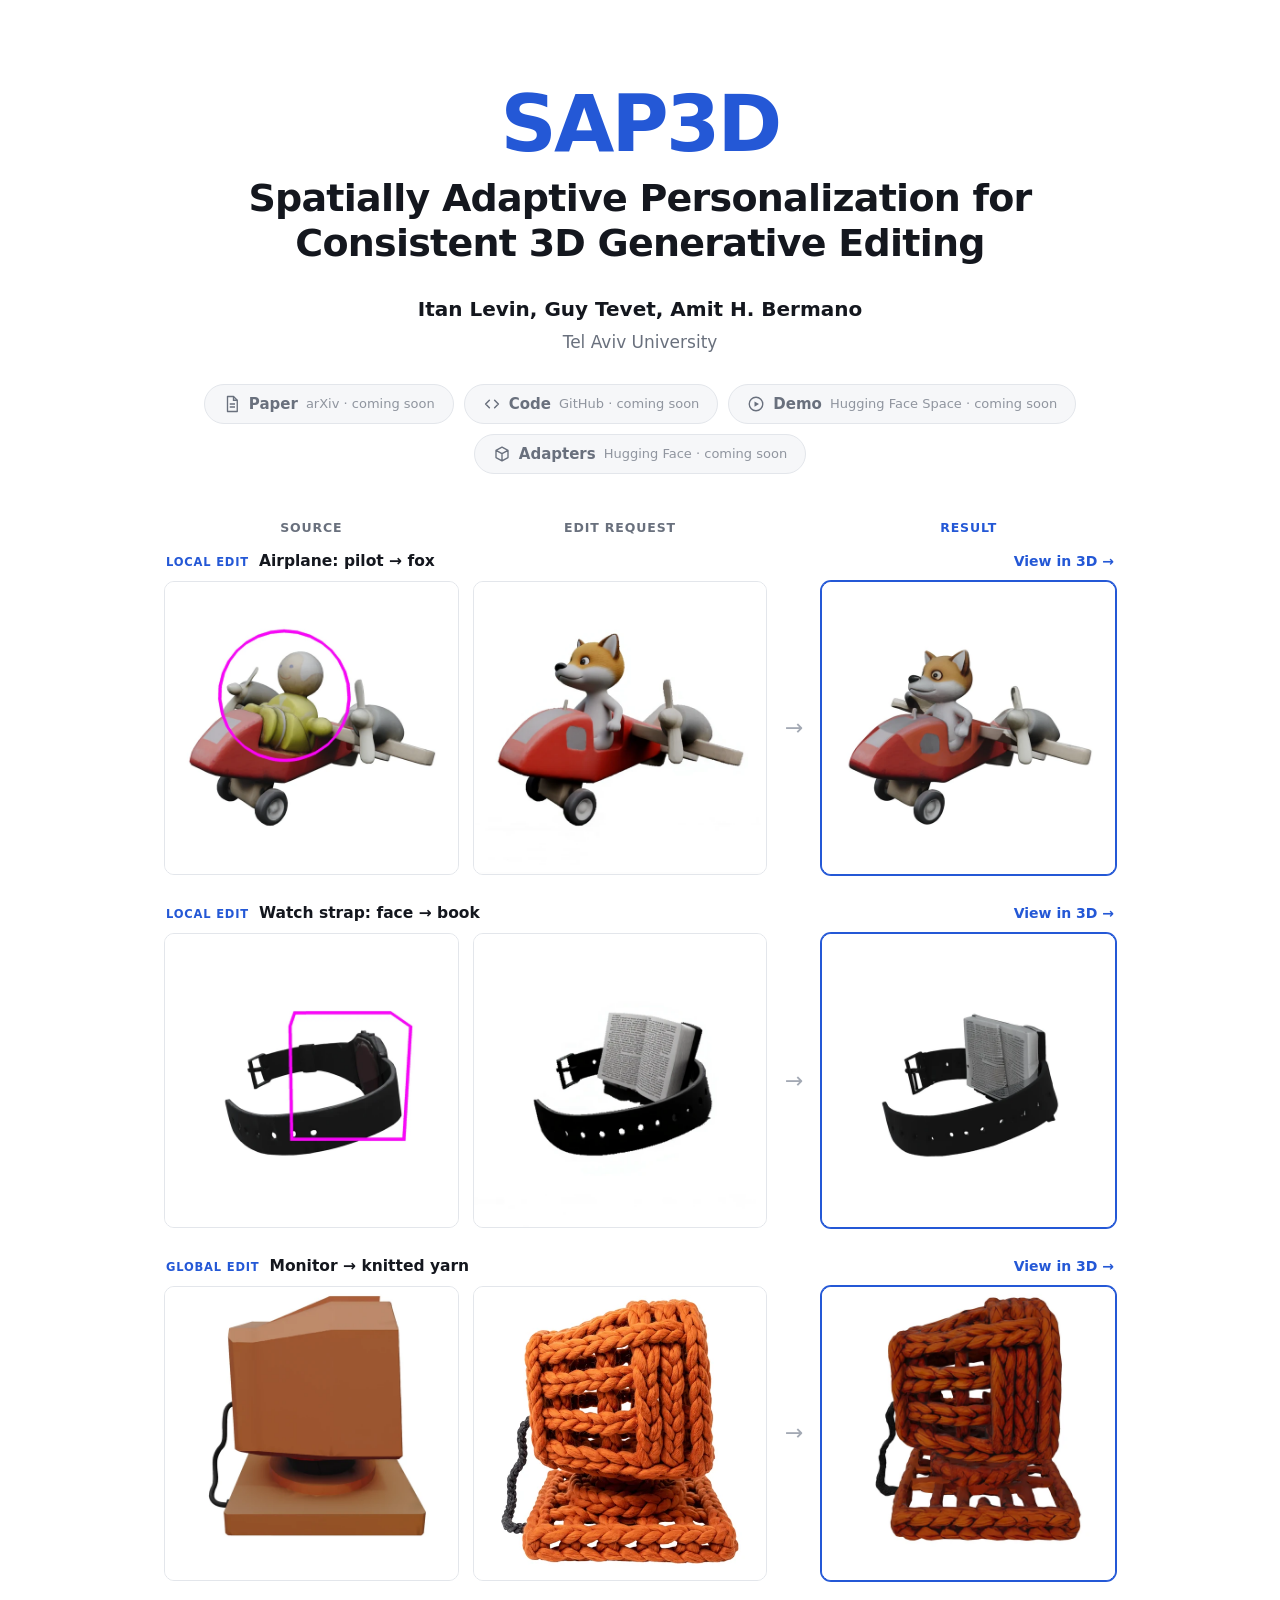
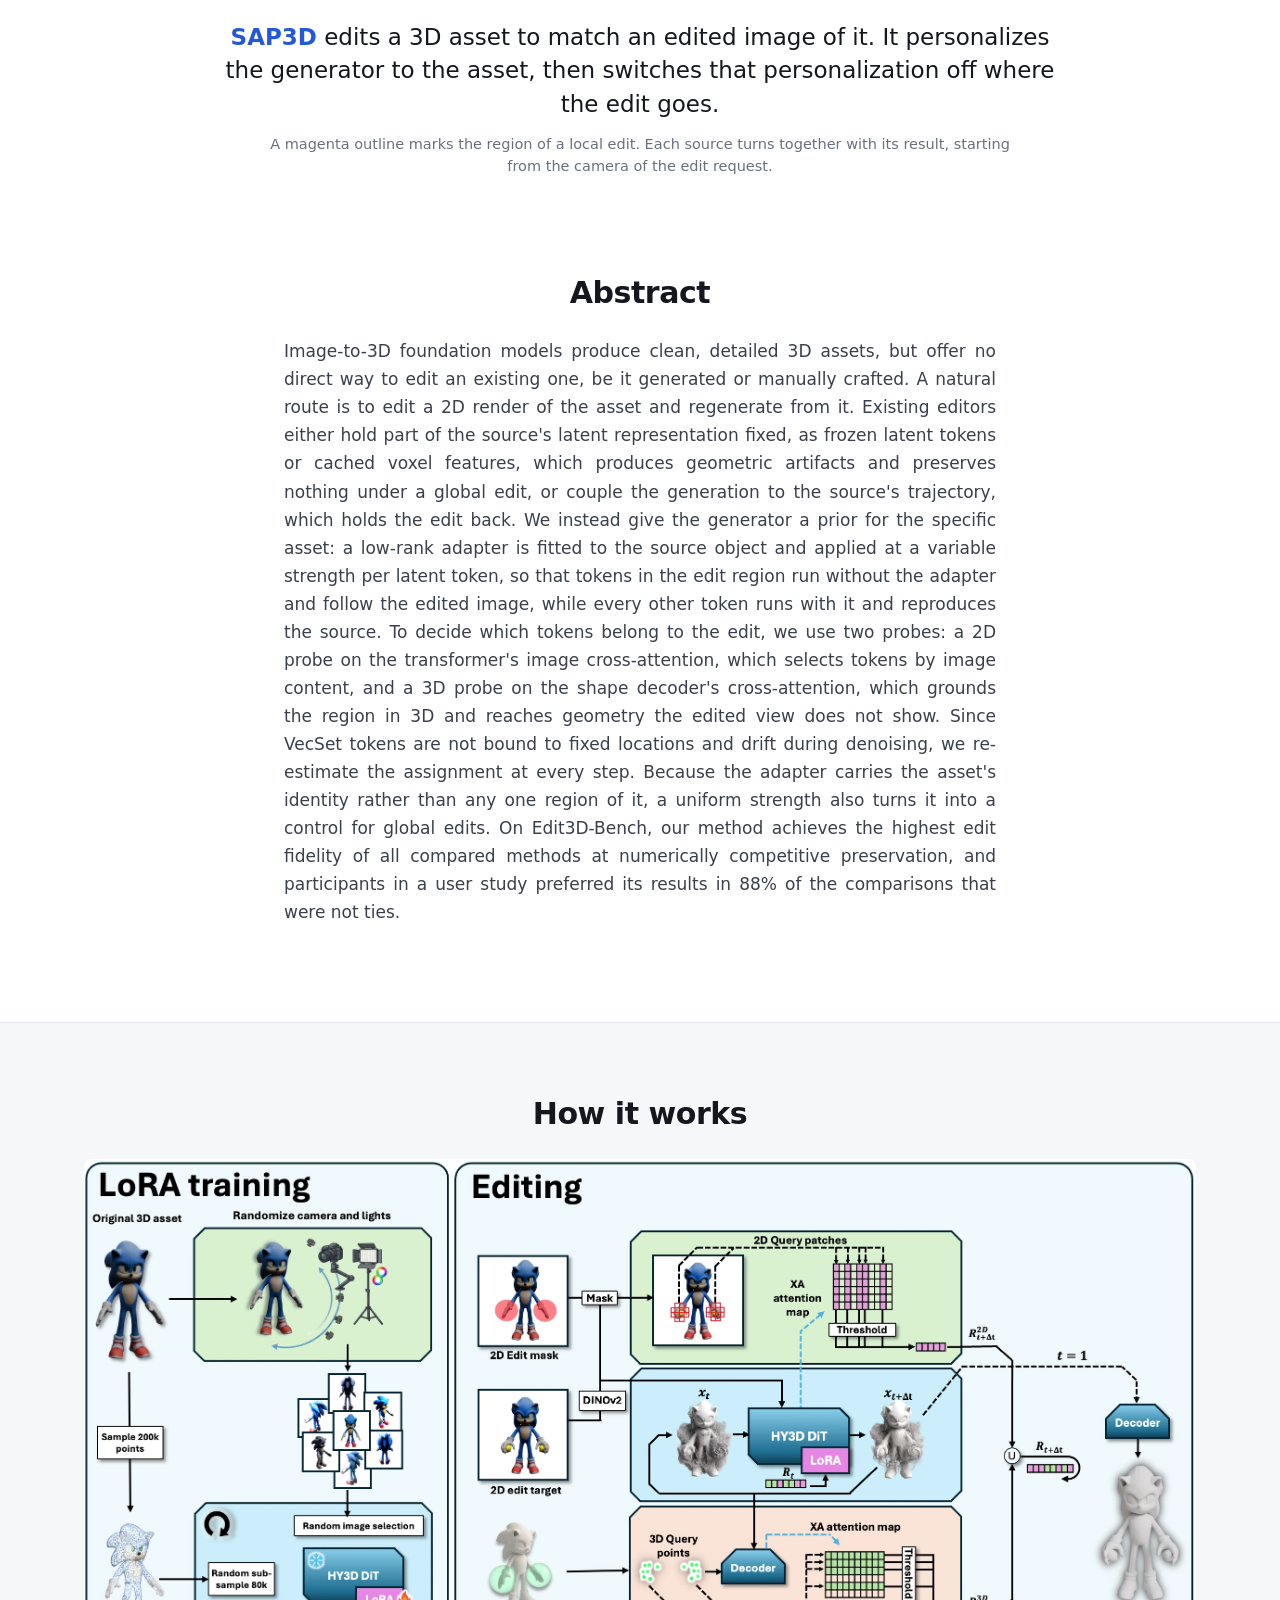
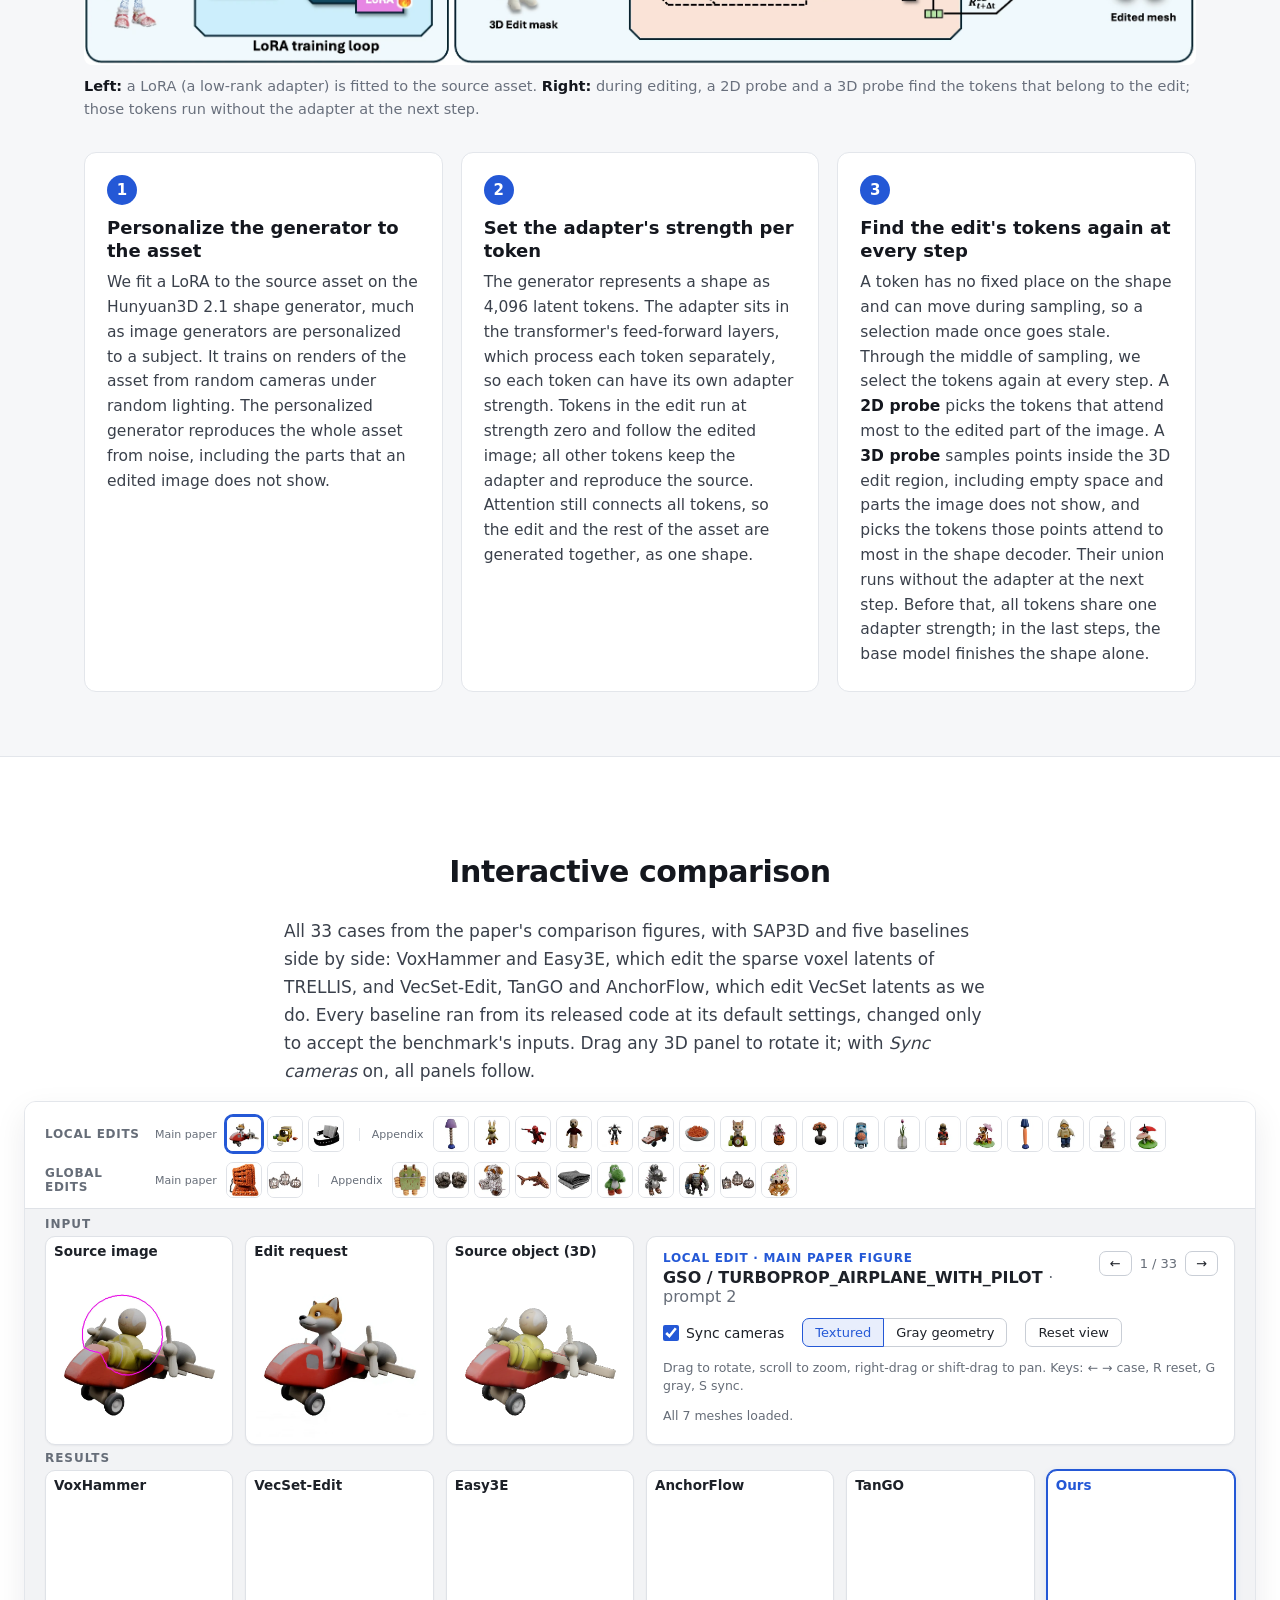
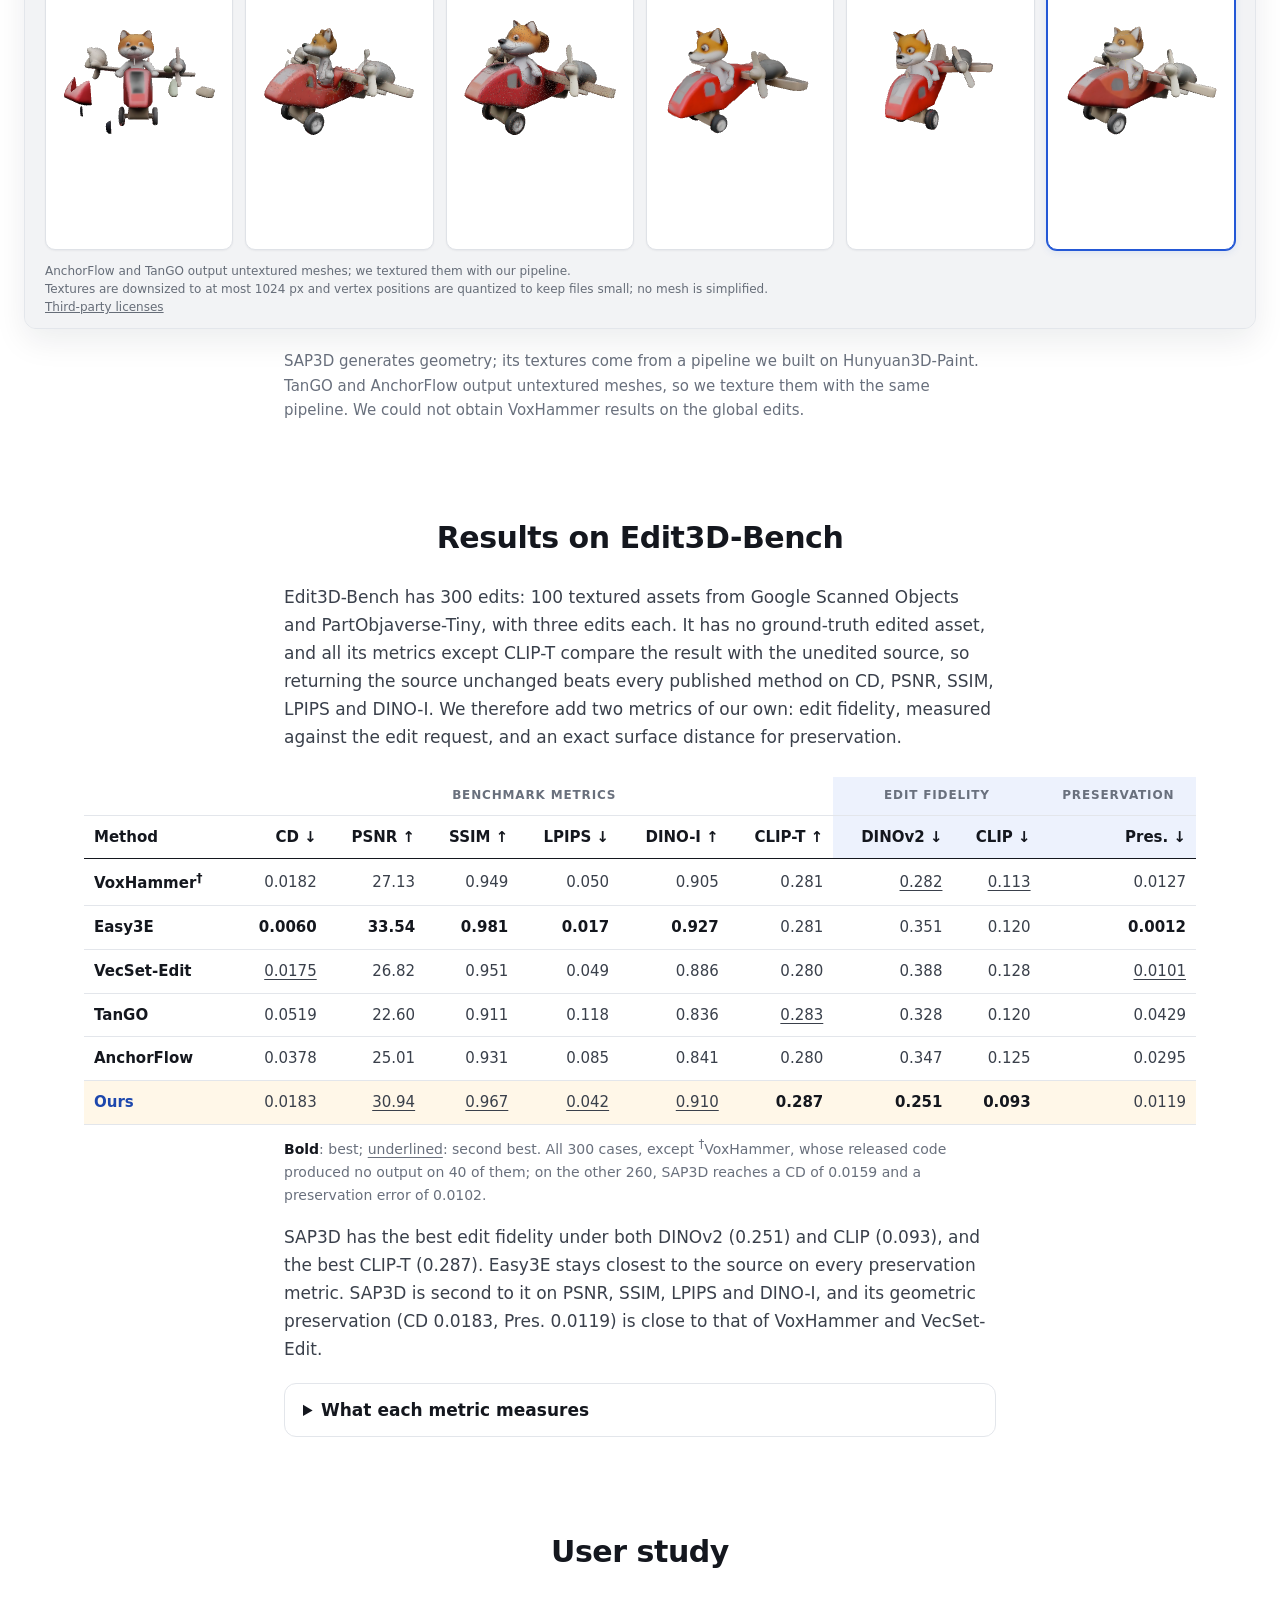
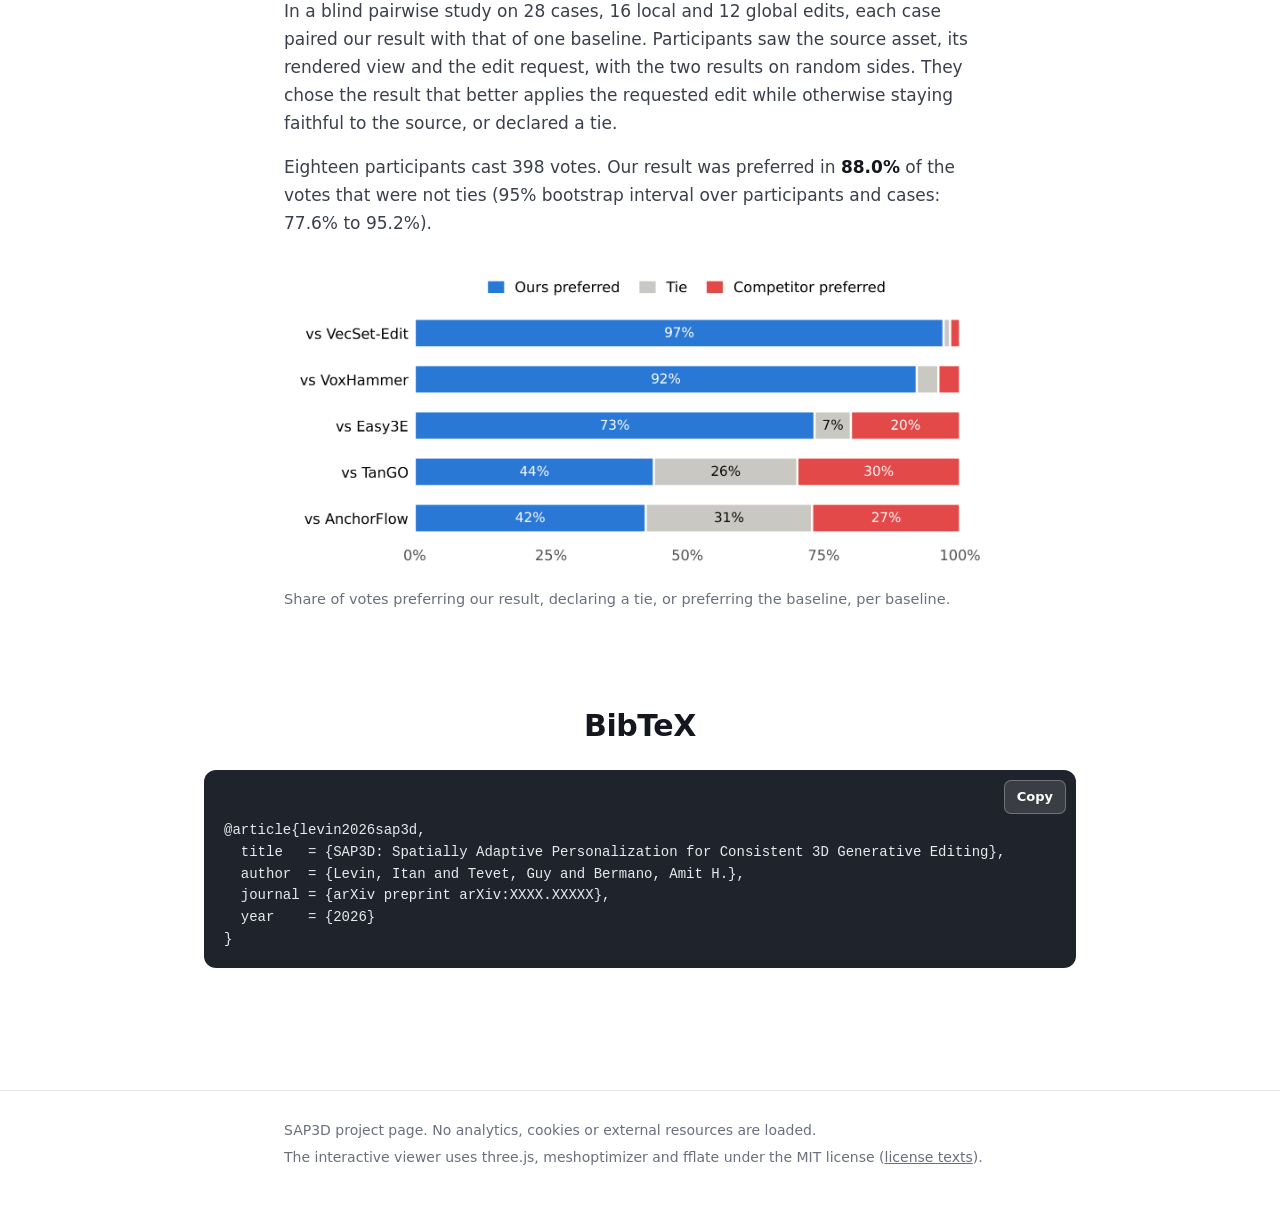
==== commit 3acbdf84: "Drop the global-edit, analysis and limitations sections; no step numbers in the method text" ====
--- a/index.html
+++ b/index.html
@@ -102,7 +102,7 @@
     </li>
     <li>
       <h3>Find the edit's tokens again at every step</h3>
-      <p>A token has no fixed place on the shape and can move during sampling, so a selection made once goes stale. Between step 8 and step 16 of 30, we select the tokens again at every step. A <strong>2D probe</strong> picks the tokens that attend most to the edited part of the image. A <strong>3D probe</strong> samples points inside the 3D edit region, including empty space and parts the image does not show, and picks the tokens those points attend to most in the shape decoder. Their union runs without the adapter at the next step. Before step 8, all tokens share one adapter strength; from step 16 on, the base model finishes the shape alone.</p>
+      <p>A token has no fixed place on the shape and can move during sampling, so a selection made once goes stale. Through the middle of sampling, we select the tokens again at every step. A <strong>2D probe</strong> picks the tokens that attend most to the edited part of the image. A <strong>3D probe</strong> samples points inside the 3D edit region, including empty space and parts the image does not show, and picks the tokens those points attend to most in the shape decoder. Their union runs without the adapter at the next step. Before that, all tokens share one adapter strength; in the last steps, the base model finishes the shape alone.</p>
     </li>
   </ol>
 </section>
@@ -195,43 +195,6 @@
   </figure>
 </section>
 
-<section class="band" id="global">
-  <div class="wrap">
-    <h2>Global edits</h2>
-    <p>An edit that changes the whole asset can run in two ways. The first treats the whole asset as the edit region and runs the local-edit schedule: all tokens share one adapter strength in the first steps, then the probes decide which tokens follow the edited image. The second gives every token the same strength for all of sampling. Strength 1 stays close to the source, strength 0 follows the edited image with the base model alone, and values in between keep the asset's identity while the edited image changes its style or pose.</p>
-  </div>
-  <figure class="figure wrap-wide">
-    <a class="zoom" href="assets/img/comparison_global.webp"><img src="assets/img/comparison_global.webp" alt="Static comparison of global edits: source, edit request, VecSet-Edit, Easy3E, AnchorFlow, TanGO and ours" width="2400" height="1232" loading="lazy"></a>
-    <figcaption>Two global edits, each from the camera of the edit request (upper row) and from the opposite side (lower row). TanGO and AnchorFlow are textured with our pipeline.</figcaption>
-  </figure>
-  <div class="wrap">
-    <p>A single strength works as a control. Over 12 global edits, the distance to the source falls steadily as the strength rises, from 0.051 at <var>s</var>&nbsp;=&nbsp;0 to 0.004 at <var>s</var>&nbsp;=&nbsp;1. Edit fidelity (DINOv2 distance to the edit request; lower is better) is best at <var>s</var>&nbsp;=&nbsp;0.5: 0.169, against 0.224 for the base model and 0.229 at <var>s</var>&nbsp;=&nbsp;1. In the user study, participants preferred our global edits in 71.9% of the votes that were not ties.</p>
-  </div>
-</section>
-
-<section class="wrap" id="analysis">
-  <h2>Analysis</h2>
-
-  <h3 class="sub-h">Why the strength must vary per token</h3>
-  <p>Of the components we ablated, personalization changes the averaged metrics most. Without the adapter, the base model regenerates the whole asset from the edit request: on 150 benchmark cases, the preservation error rises from 0.012 to 0.042 and edit fidelity worsens from 0.250 to 0.290. A uniform strength does not solve this. Lowering it frees the edit but releases the rest of the object with it; raising it restores the object but suppresses the edit. Every uniform strength edits worse than <span data-method></span> by at least 2.5 paired standard errors.</p>
-  <figure class="figure">
-    <a class="zoom" href="assets/img/strength_local.webp"><img src="assets/img/strength_local.webp" alt="Three scatter plots of preservation error against edit fidelity for uniform adapter strengths 0, 0.5, 0.75 and 1, with our per-token result marked as a star" width="2200" height="760" loading="lazy"></a>
-    <figcaption>Three local edits. Each blue point holds the adapter at one strength <var>s</var> for every token at every step; the star sets the strength per token. Both axes are errors, so lower is better; preservation is in model units on a logarithmic scale. On the airplane and the watch strap, <span data-method></span> edits more faithfully than any uniform strength; on the figurine, only the base model (<var>s</var>&nbsp;=&nbsp;0) edits better, at 25 times our preservation error.</figcaption>
-  </figure>
-
-  <h3 class="sub-h">Tokens move during sampling</h3>
-  <p>A token of a VecSet latent is not tied to one place on the shape. We generated 10 benchmark assets with their adapters at full strength, so that the output is the source itself, and tracked where each token's decoder attention lands. Over steps 11 to 20, a median of 24.4% of the tokens (18.2% to 29.0% across assets) have their attention centroid in a different one of eight surface regions than at the final step, against 1.8% between two independent draws of the surface points. This is why <span data-method></span> selects the edit's tokens again at every step instead of once.</p>
-  <figure class="figure figure-wide">
-    <a class="zoom" href="assets/img/token_drift.webp"><img src="assets/img/token_drift.webp" alt="One tracked token across steps 11, 13, 17, 21 and 30: its decoder attention on the surface and its image attention both move from the feet to the hood" width="2200" height="880" loading="lazy"></a>
-    <figcaption>One tracked token. <strong>Top:</strong> the shape decoder's attention to it, computed on the clean shape predicted at each step and drawn on the final surface. <strong>Bottom:</strong> its attention to the patches of the conditioning image. Between steps 13 and 17, both move from the feet to the hood, across 73% of the object's bounding-box diagonal.</figcaption>
-  </figure>
-</section>
-
-<section class="wrap" id="limitations">
-  <h2>Limitations</h2>
-  <p><span data-method></span> needs one adapter per source asset, trained before any edit for up to 5,000 steps on 250 renders. It generates geometry only, so the colors of an edited asset depend on a separate texturing step. Its preservation is competitive rather than best: Easy3E stays closer to the source on every preservation metric. The effect of selecting the edit's tokens again at every step, and of combining the two probes, is concentrated on a minority of cases, so the averaged metrics change little without them. Finally, the benchmark has no ground-truth edited asset, and no metric we report, our edit fidelity included, sees the far side of an edit.</p>
-</section>
-
 <section class="wrap" id="bibtex">
   <h2>BibTeX</h2>
   <div class="bibtex">
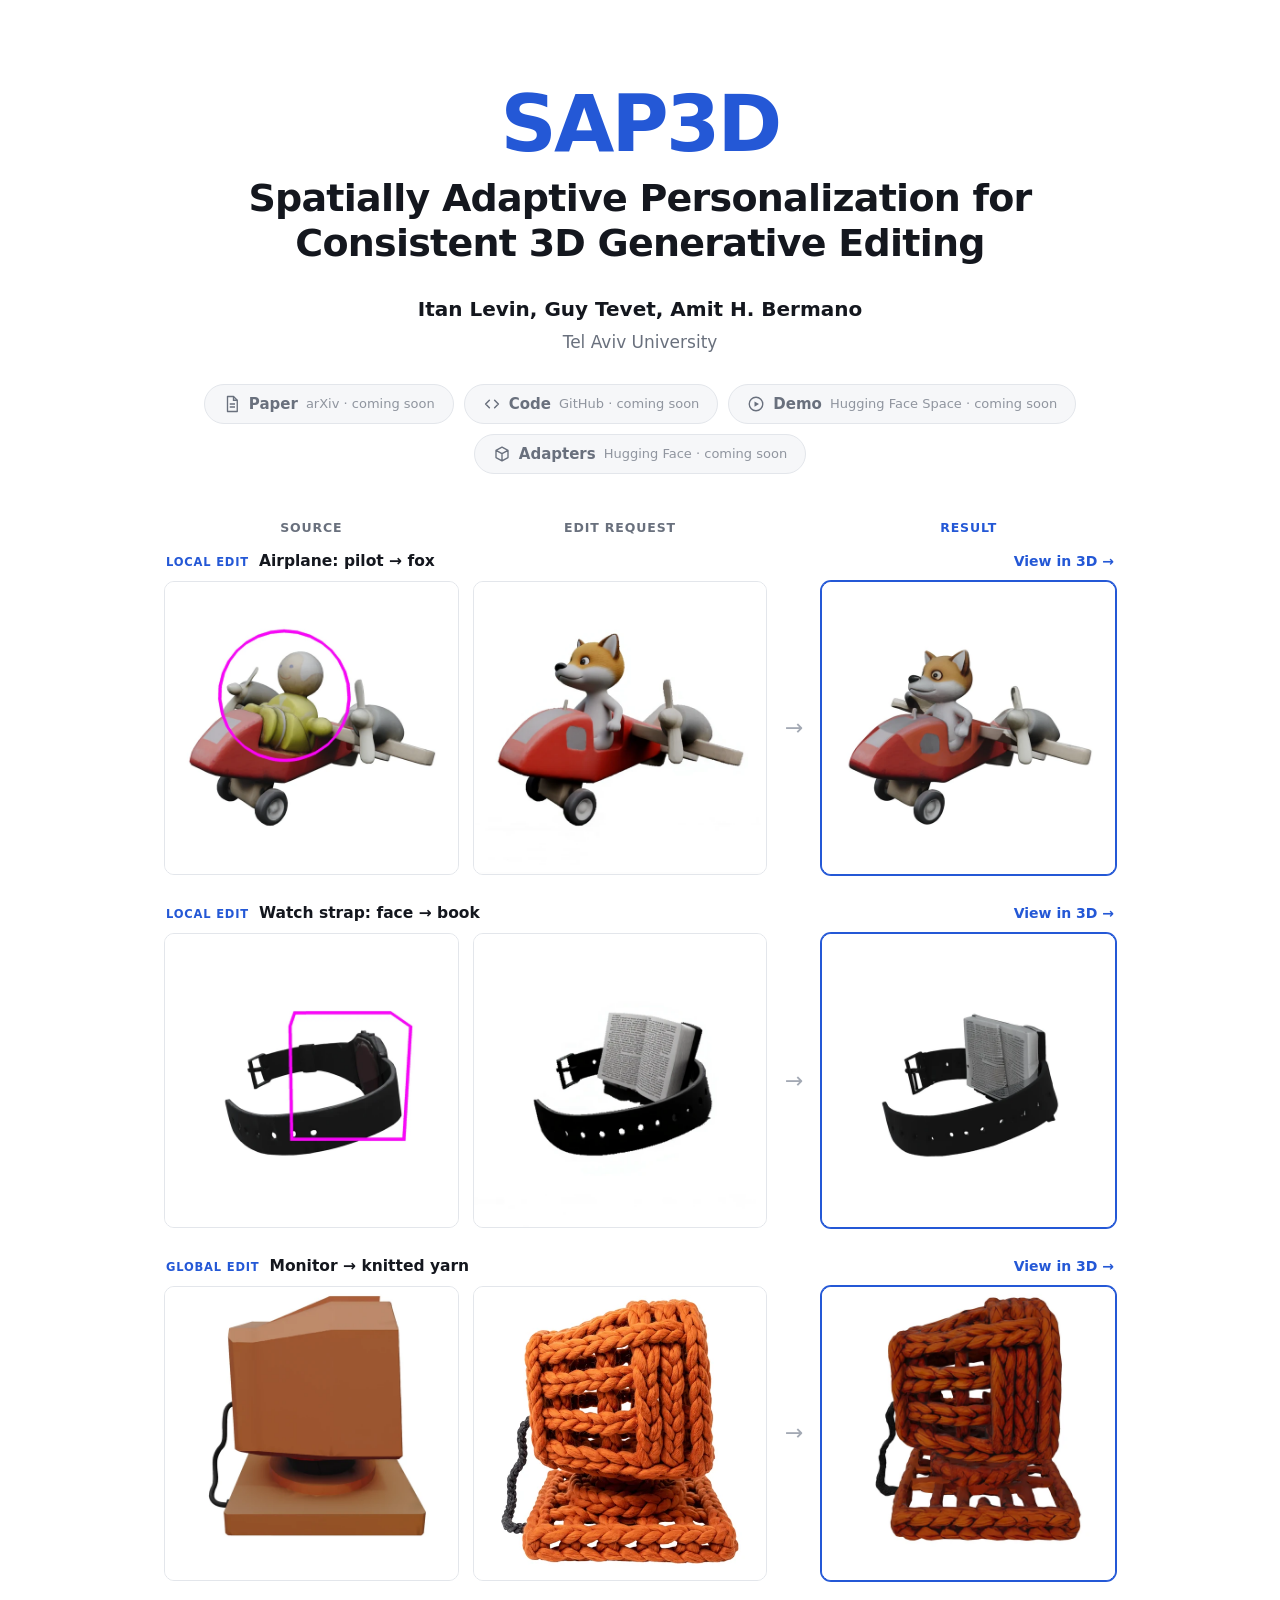
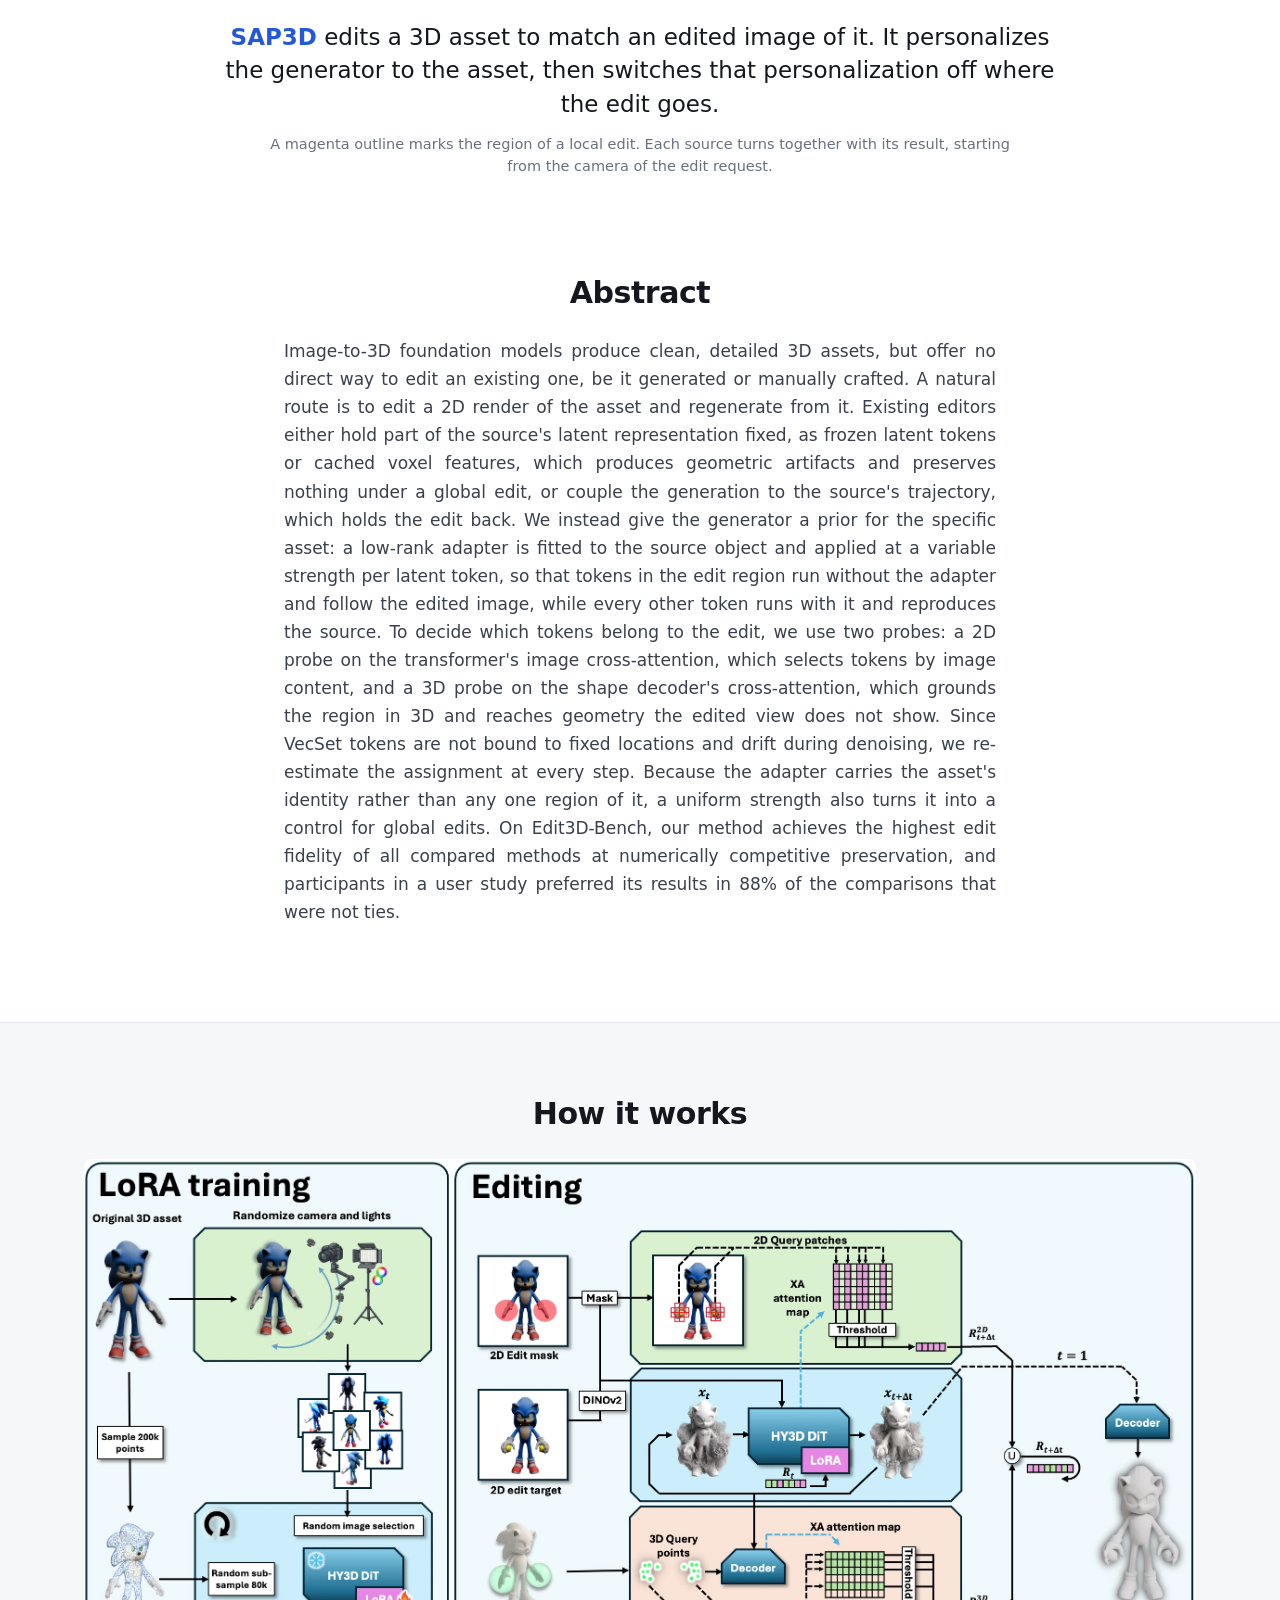
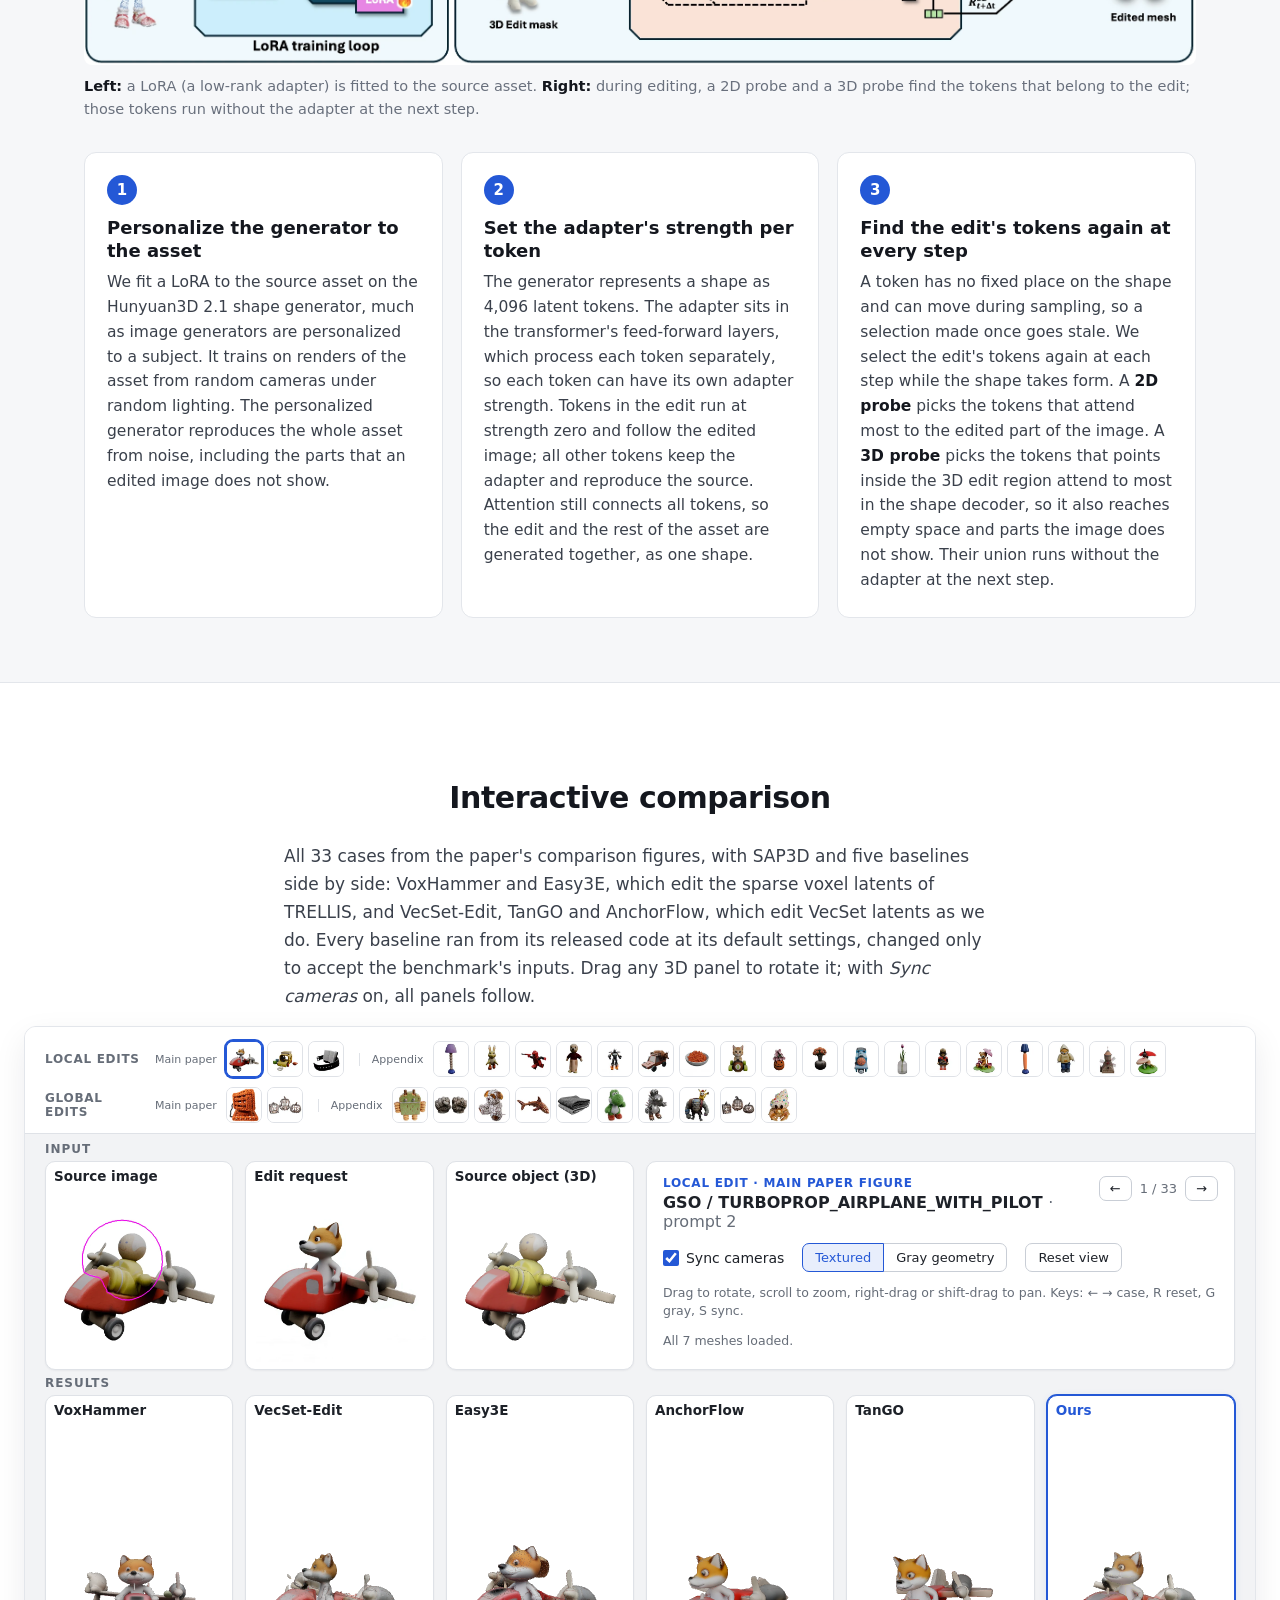
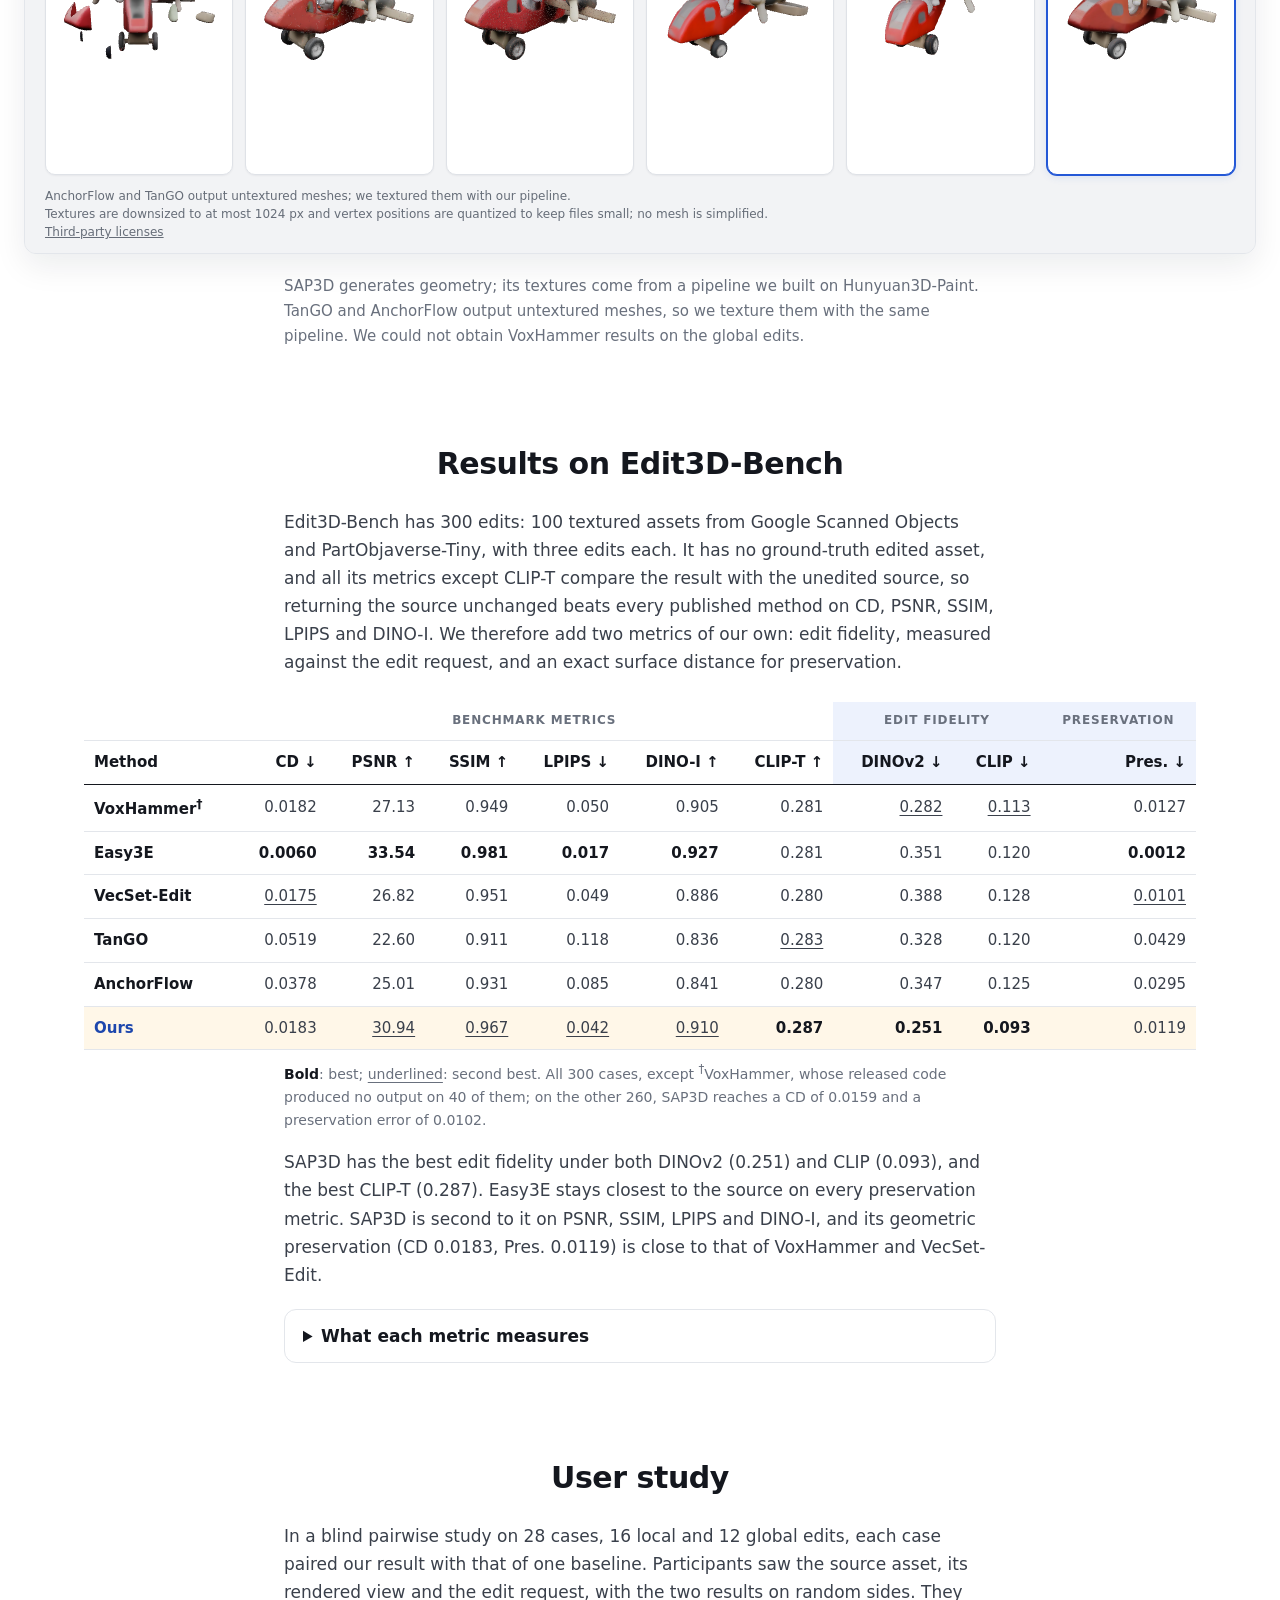
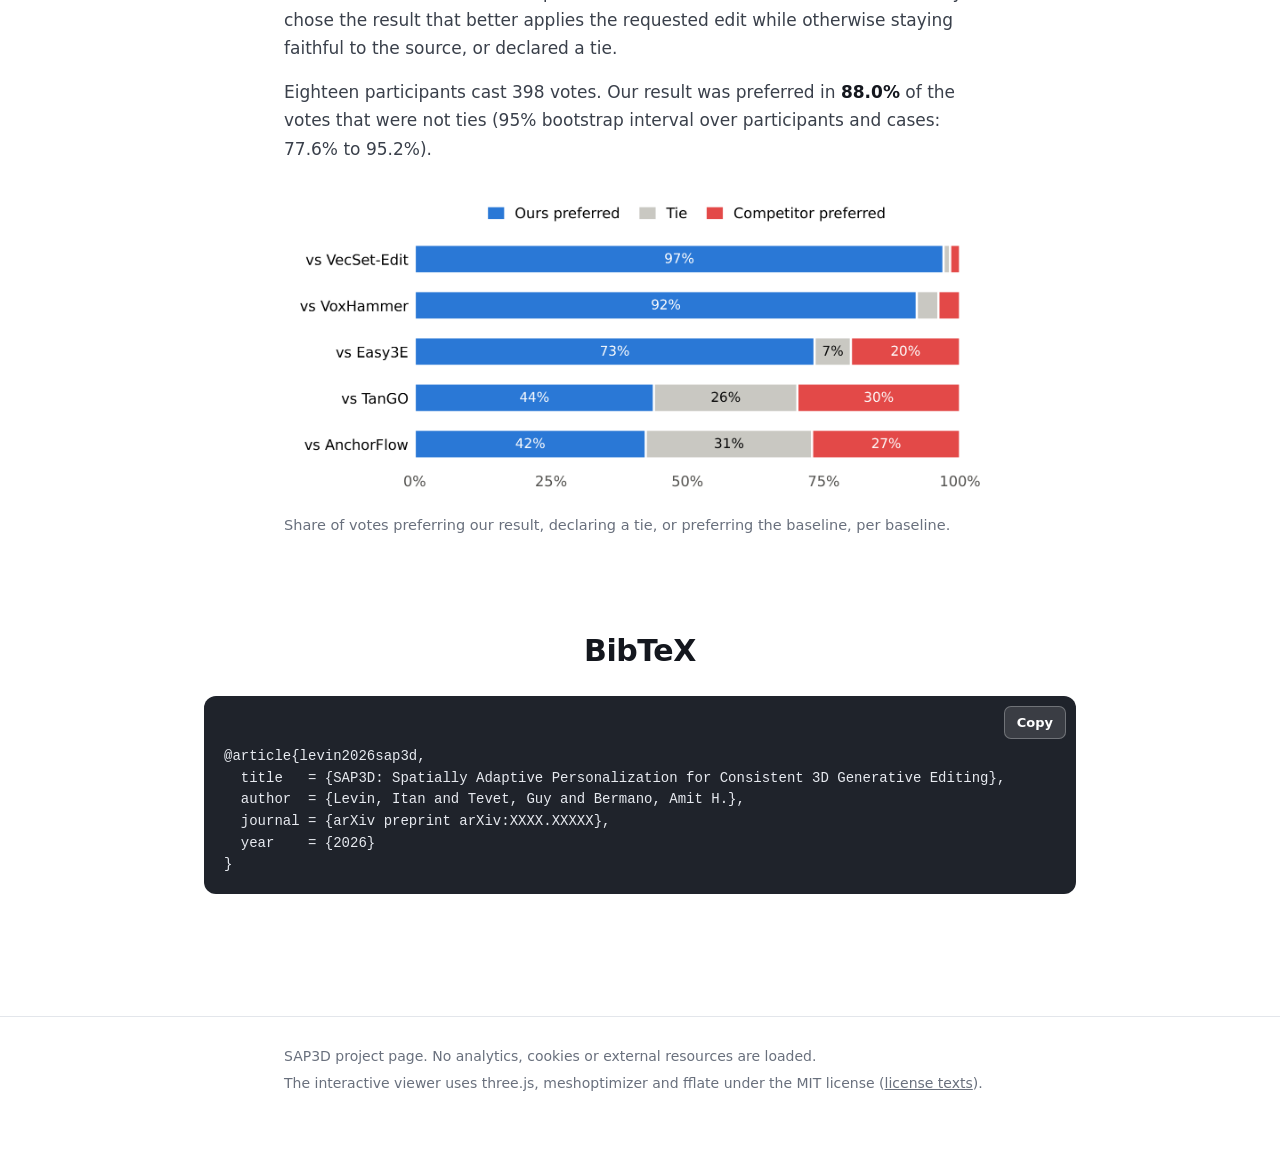
==== commit fb32259c: "Shorten the third method panel" ====
--- a/index.html
+++ b/index.html
@@ -102,7 +102,7 @@
     </li>
     <li>
       <h3>Find the edit's tokens again at every step</h3>
-      <p>A token has no fixed place on the shape and can move during sampling, so a selection made once goes stale. Through the middle of sampling, we select the tokens again at every step. A <strong>2D probe</strong> picks the tokens that attend most to the edited part of the image. A <strong>3D probe</strong> samples points inside the 3D edit region, including empty space and parts the image does not show, and picks the tokens those points attend to most in the shape decoder. Their union runs without the adapter at the next step. Before that, all tokens share one adapter strength; in the last steps, the base model finishes the shape alone.</p>
+      <p>A token has no fixed place on the shape and can move during sampling, so a selection made once goes stale. We select the edit's tokens again at each step while the shape takes form. A <strong>2D probe</strong> picks the tokens that attend most to the edited part of the image. A <strong>3D probe</strong> picks the tokens that points inside the 3D edit region attend to most in the shape decoder, so it also reaches empty space and parts the image does not show. Their union runs without the adapter at the next step.</p>
     </li>
   </ol>
 </section>
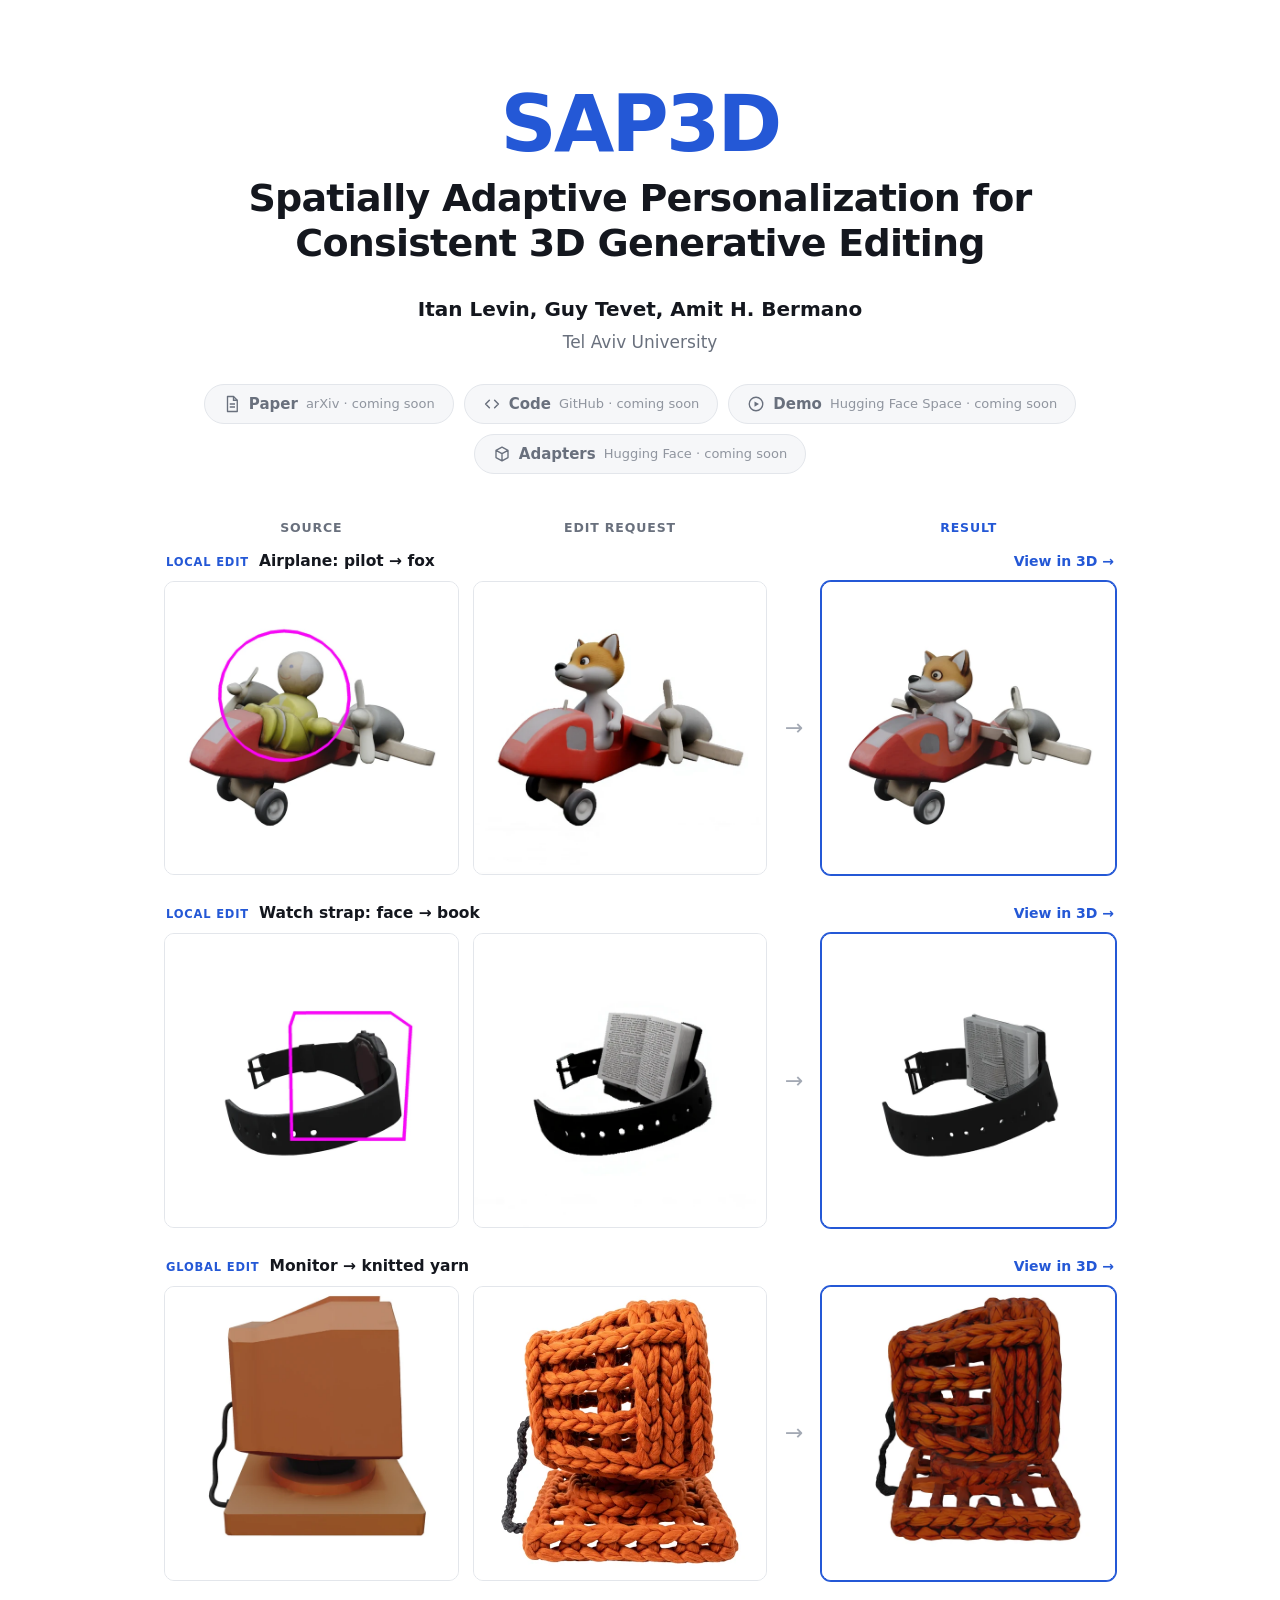
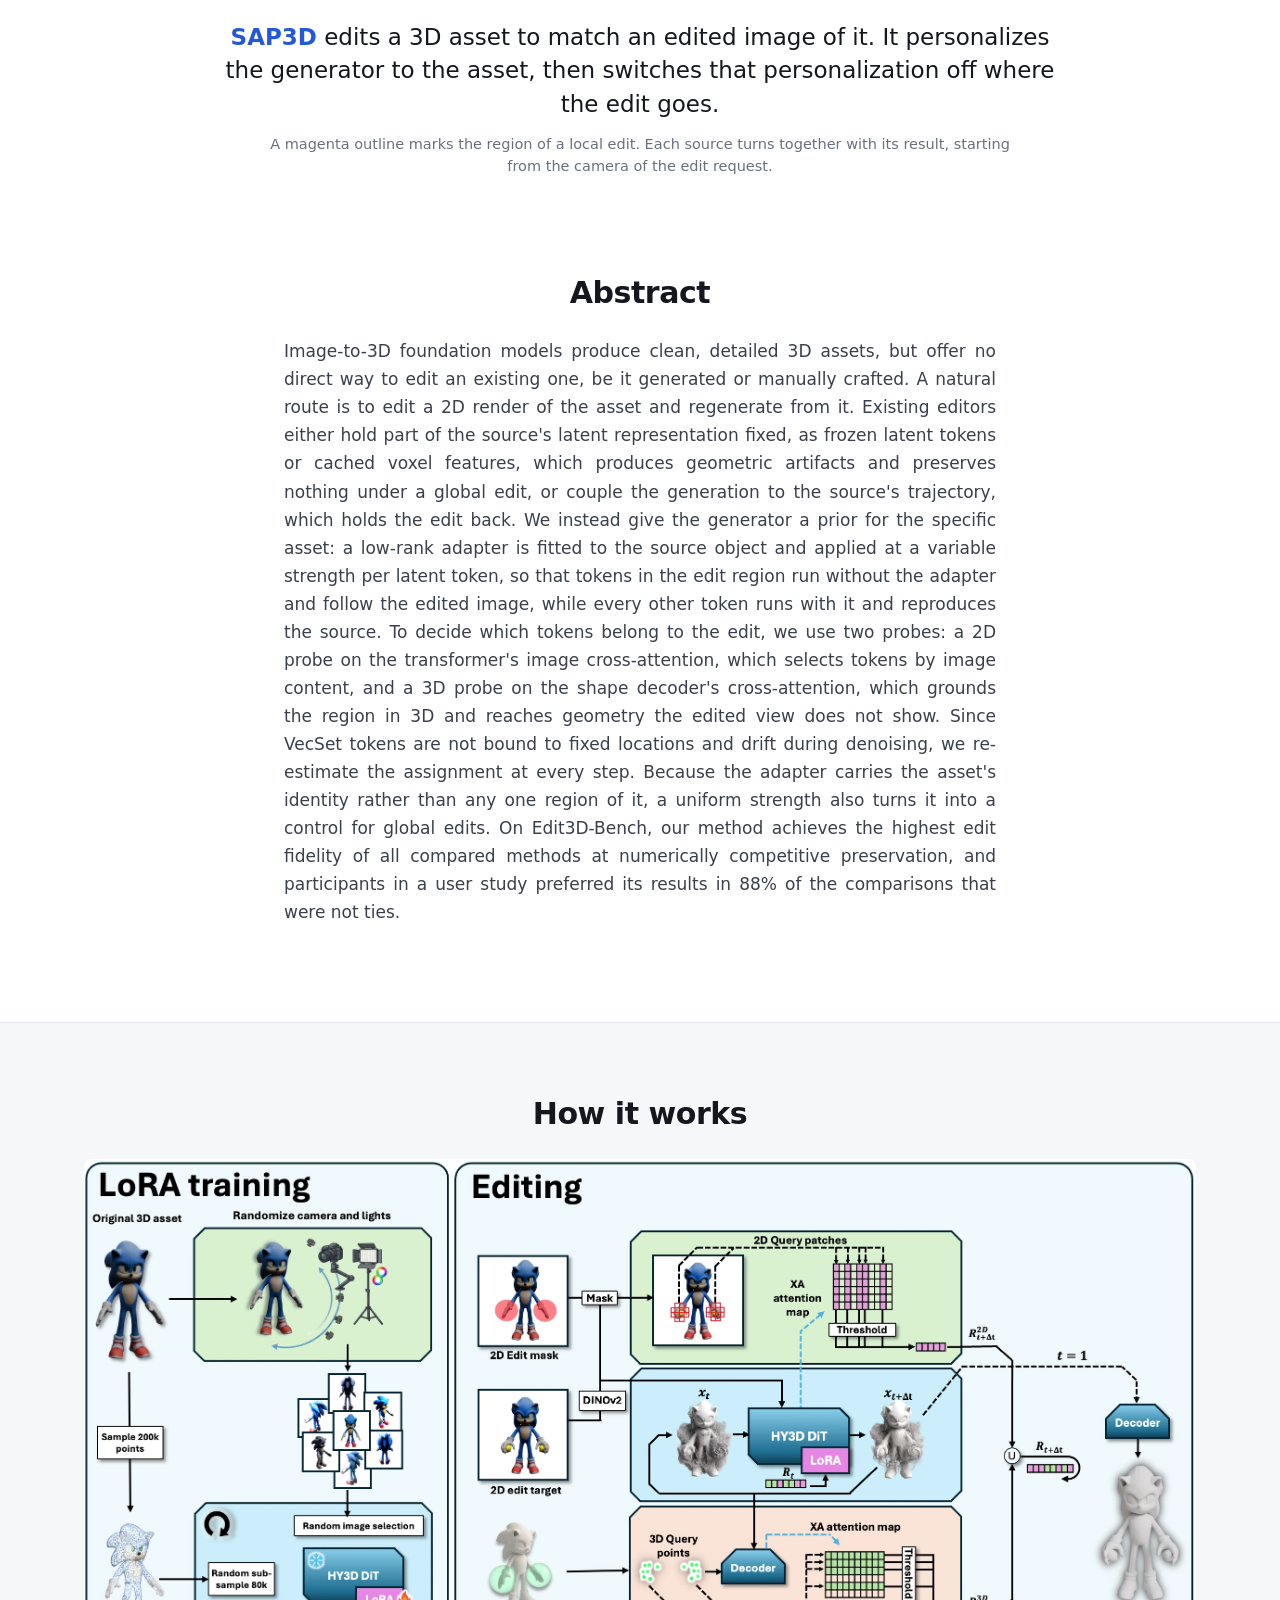
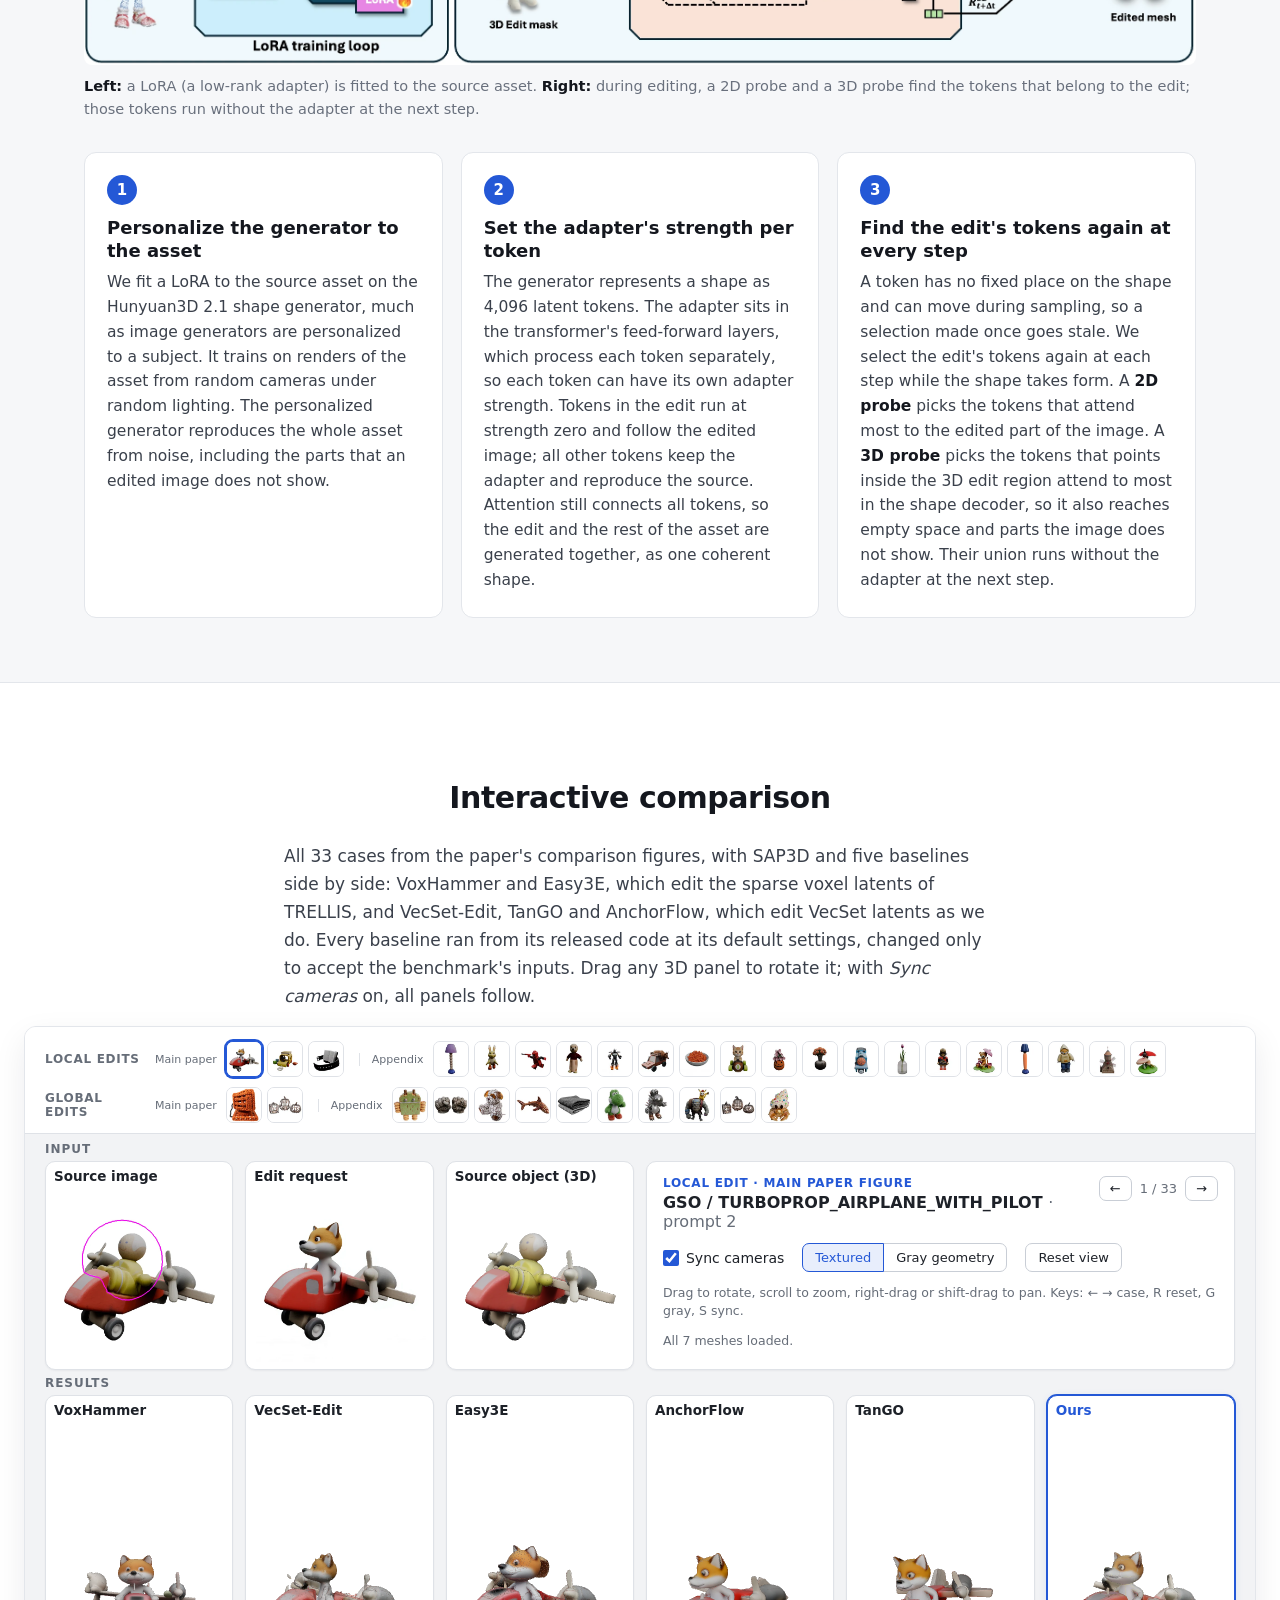
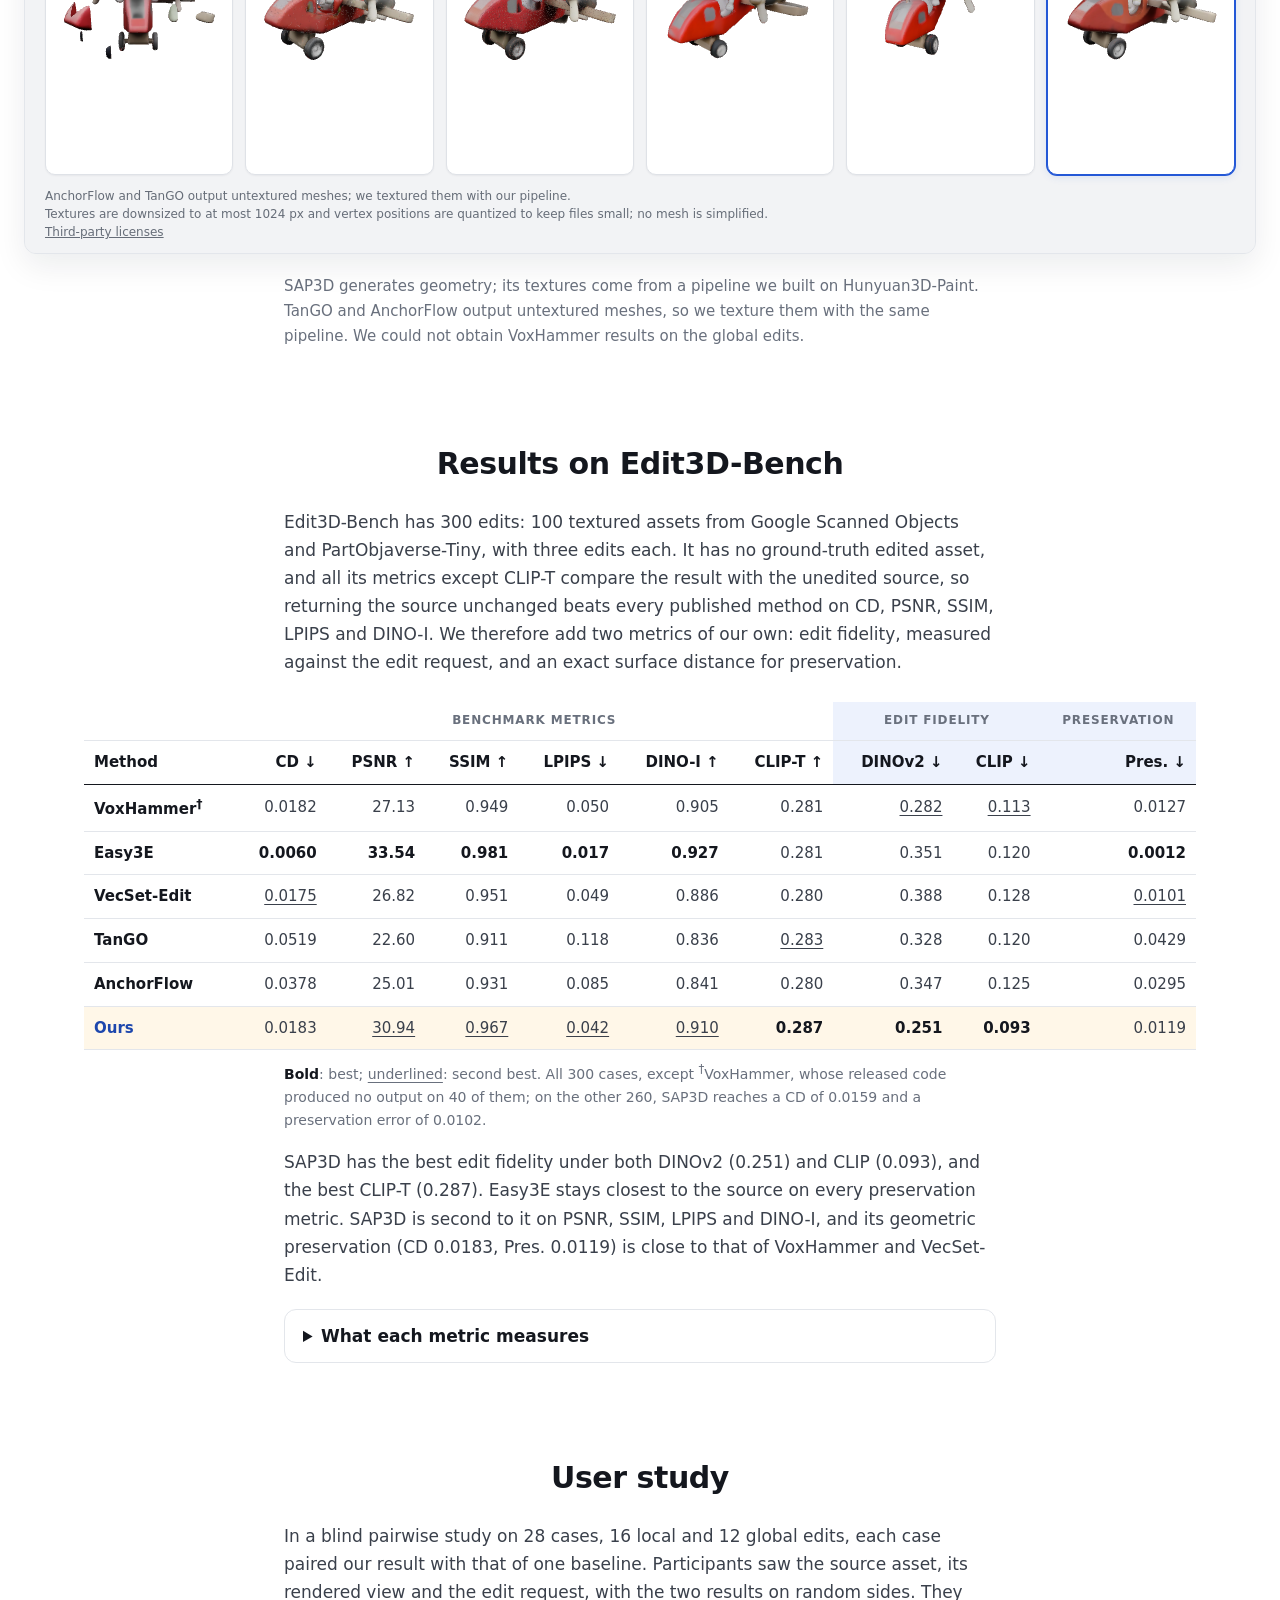
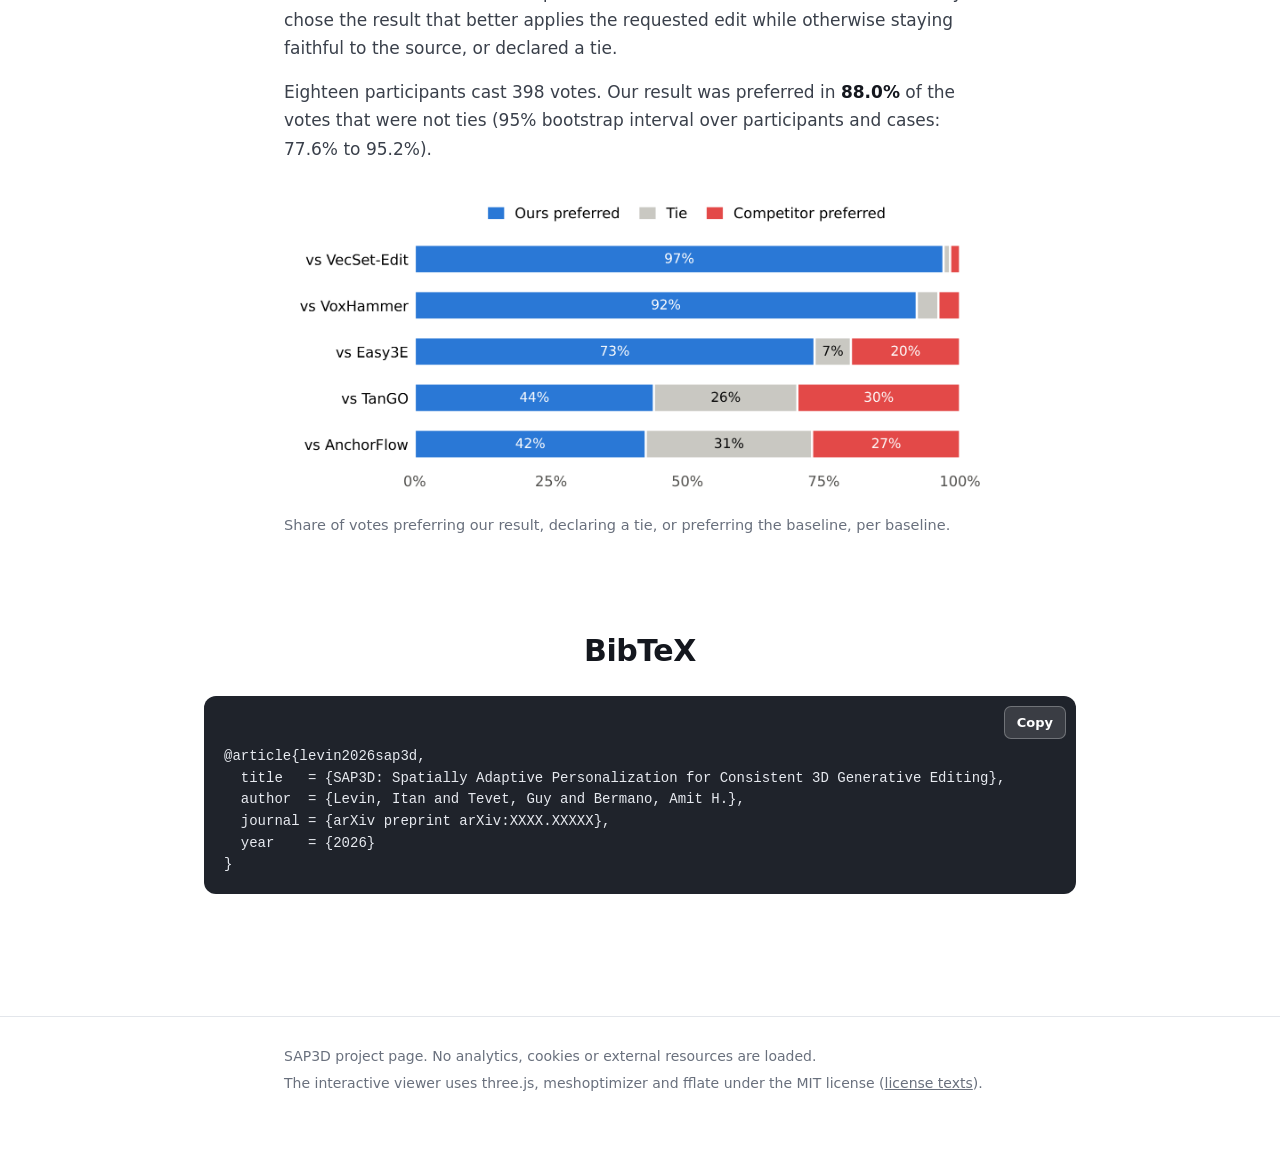
==== commit 58b4dd5c: "Say the edit and the asset form one coherent shape" ====
--- a/index.html
+++ b/index.html
@@ -98,7 +98,7 @@
     </li>
     <li>
       <h3>Set the adapter's strength per token</h3>
-      <p>The generator represents a shape as 4,096 latent tokens. The adapter sits in the transformer's feed-forward layers, which process each token separately, so each token can have its own adapter strength. Tokens in the edit run at strength zero and follow the edited image; all other tokens keep the adapter and reproduce the source. Attention still connects all tokens, so the edit and the rest of the asset are generated together, as one shape.</p>
+      <p>The generator represents a shape as 4,096 latent tokens. The adapter sits in the transformer's feed-forward layers, which process each token separately, so each token can have its own adapter strength. Tokens in the edit run at strength zero and follow the edited image; all other tokens keep the adapter and reproduce the source. Attention still connects all tokens, so the edit and the rest of the asset are generated together, as one coherent shape.</p>
     </li>
     <li>
       <h3>Find the edit's tokens again at every step</h3>
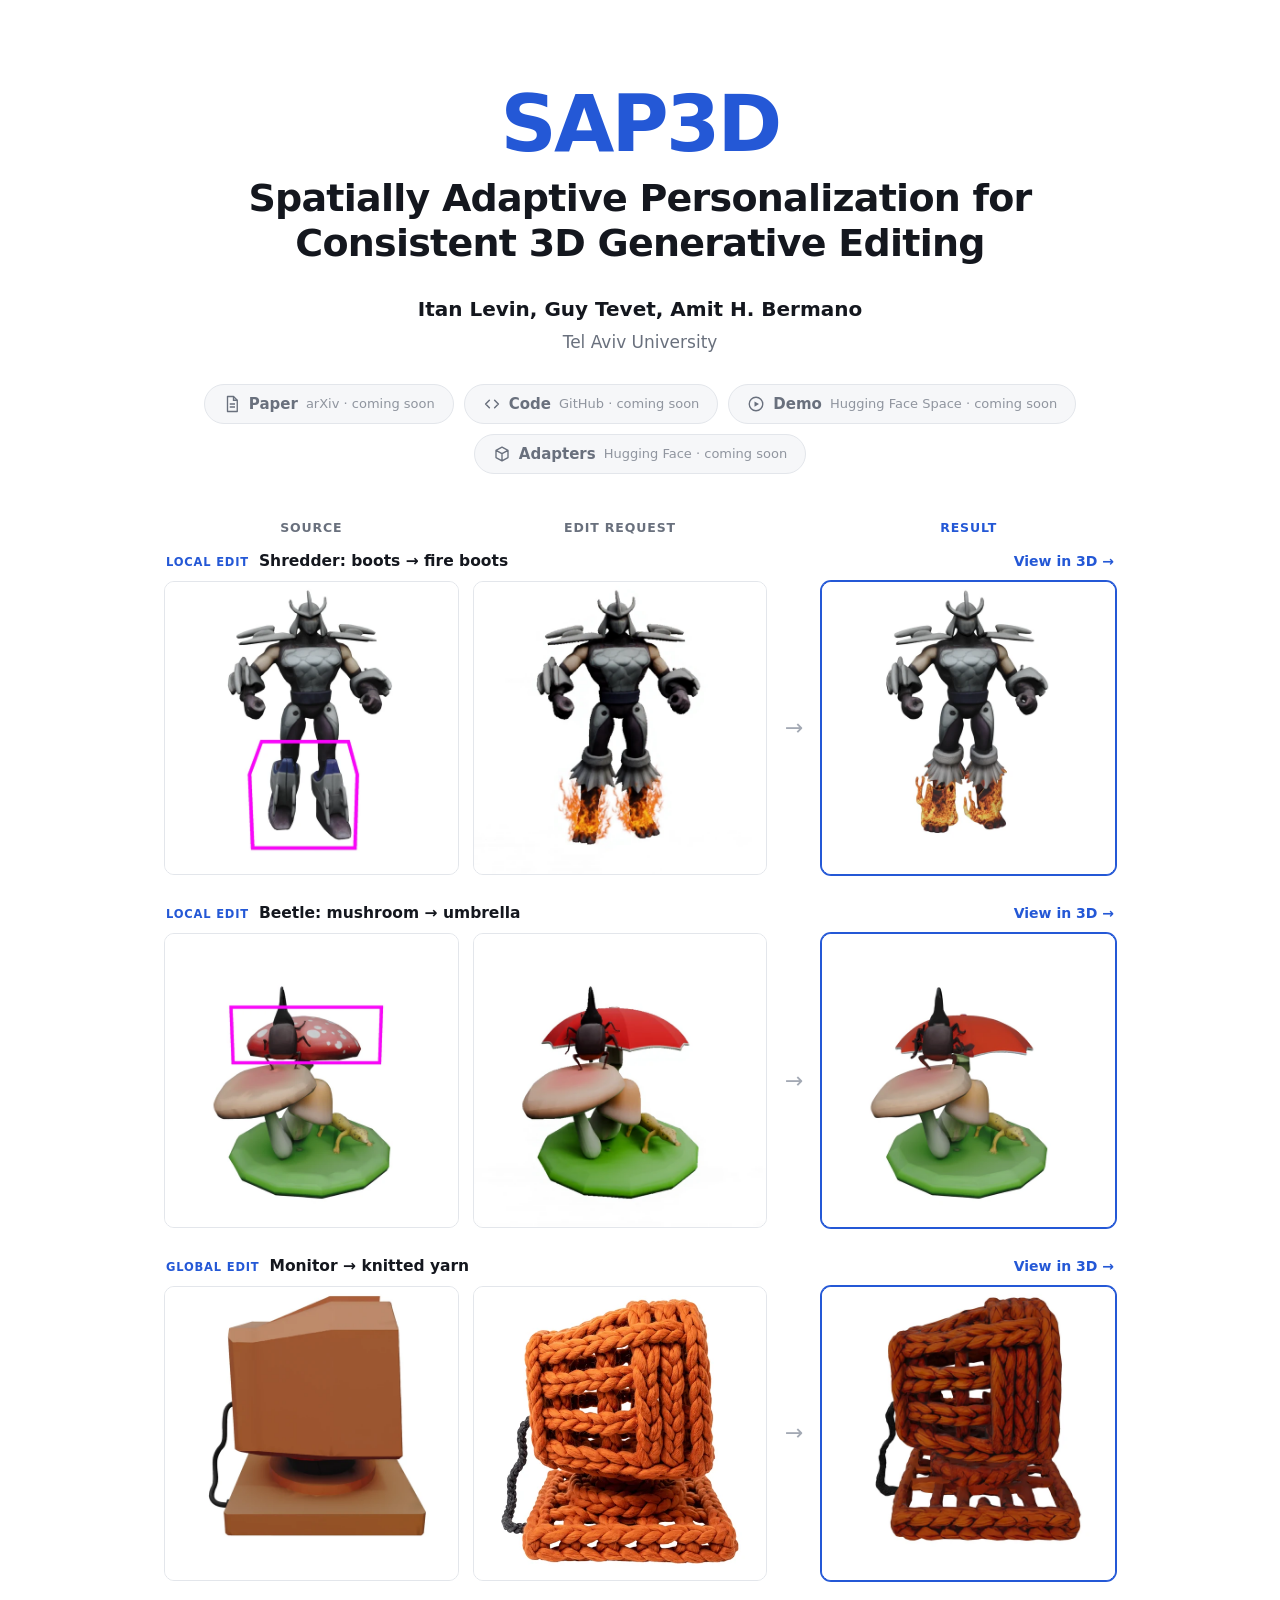
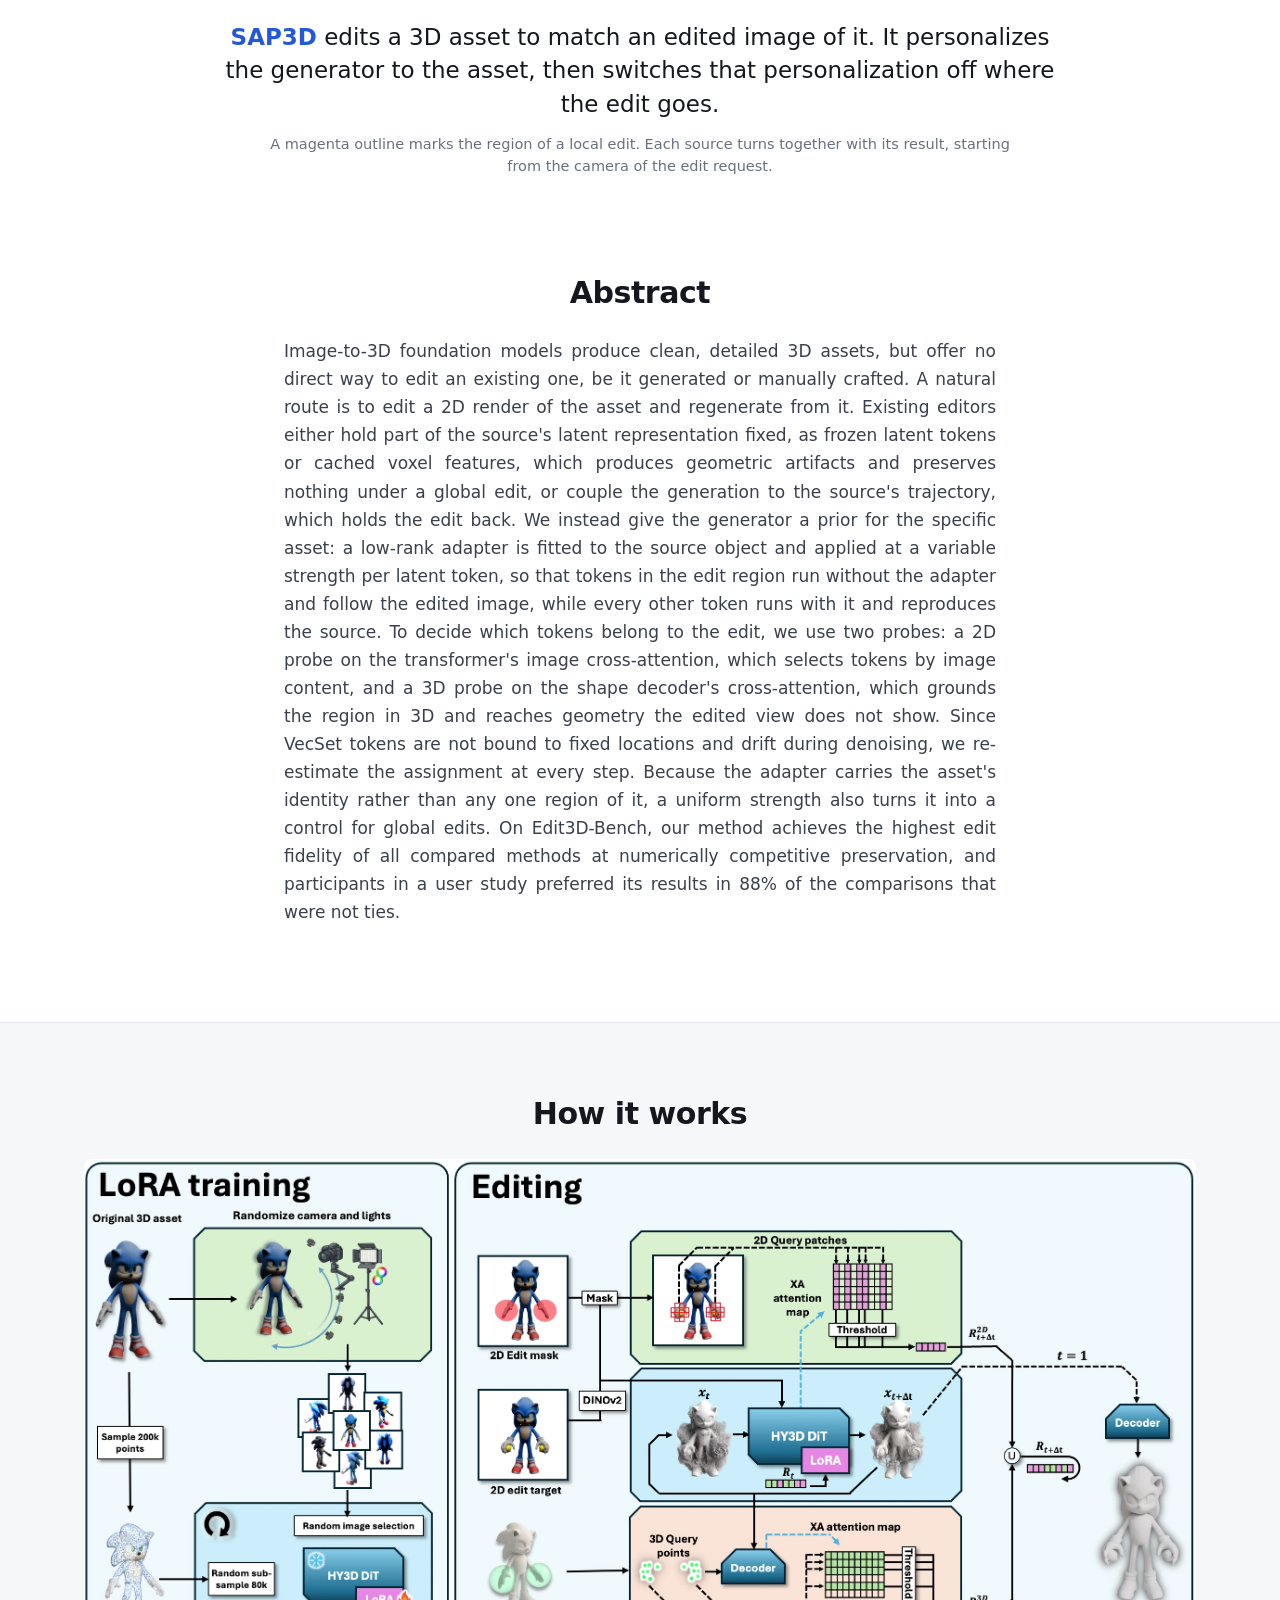
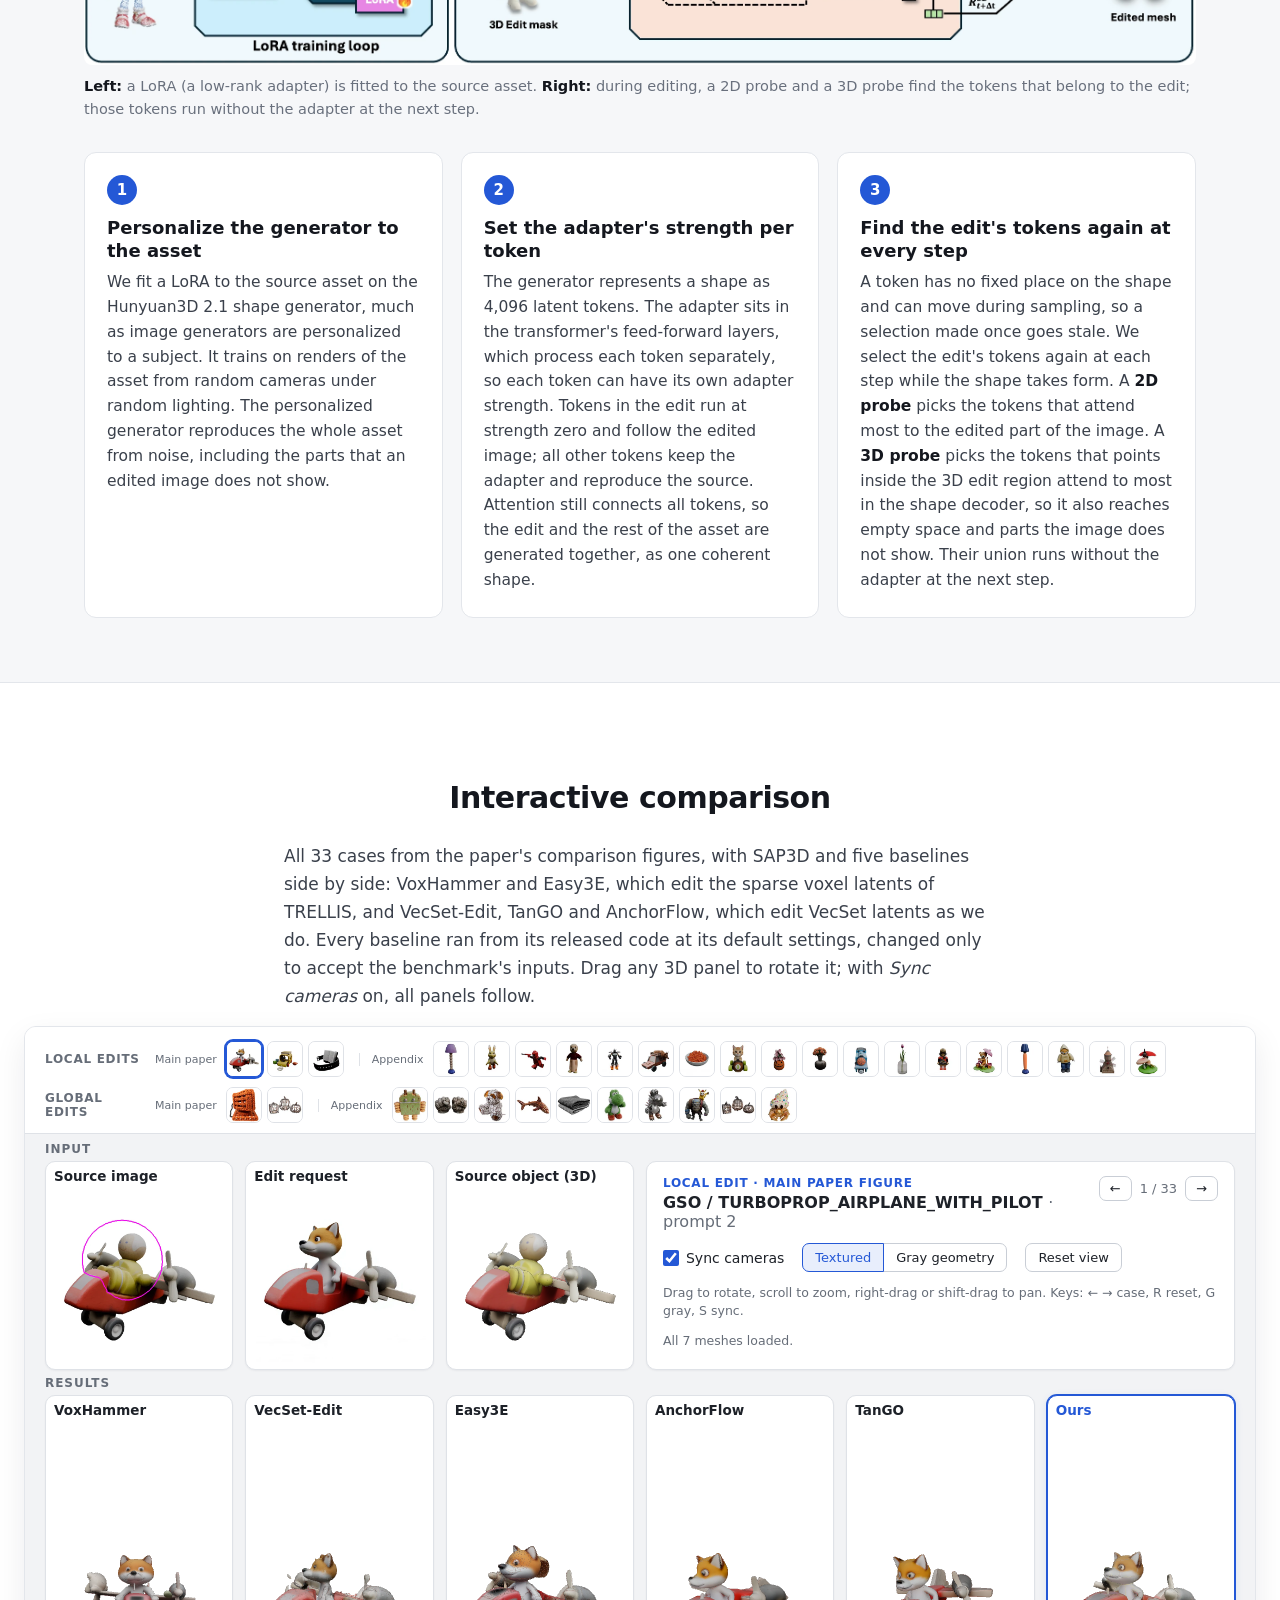
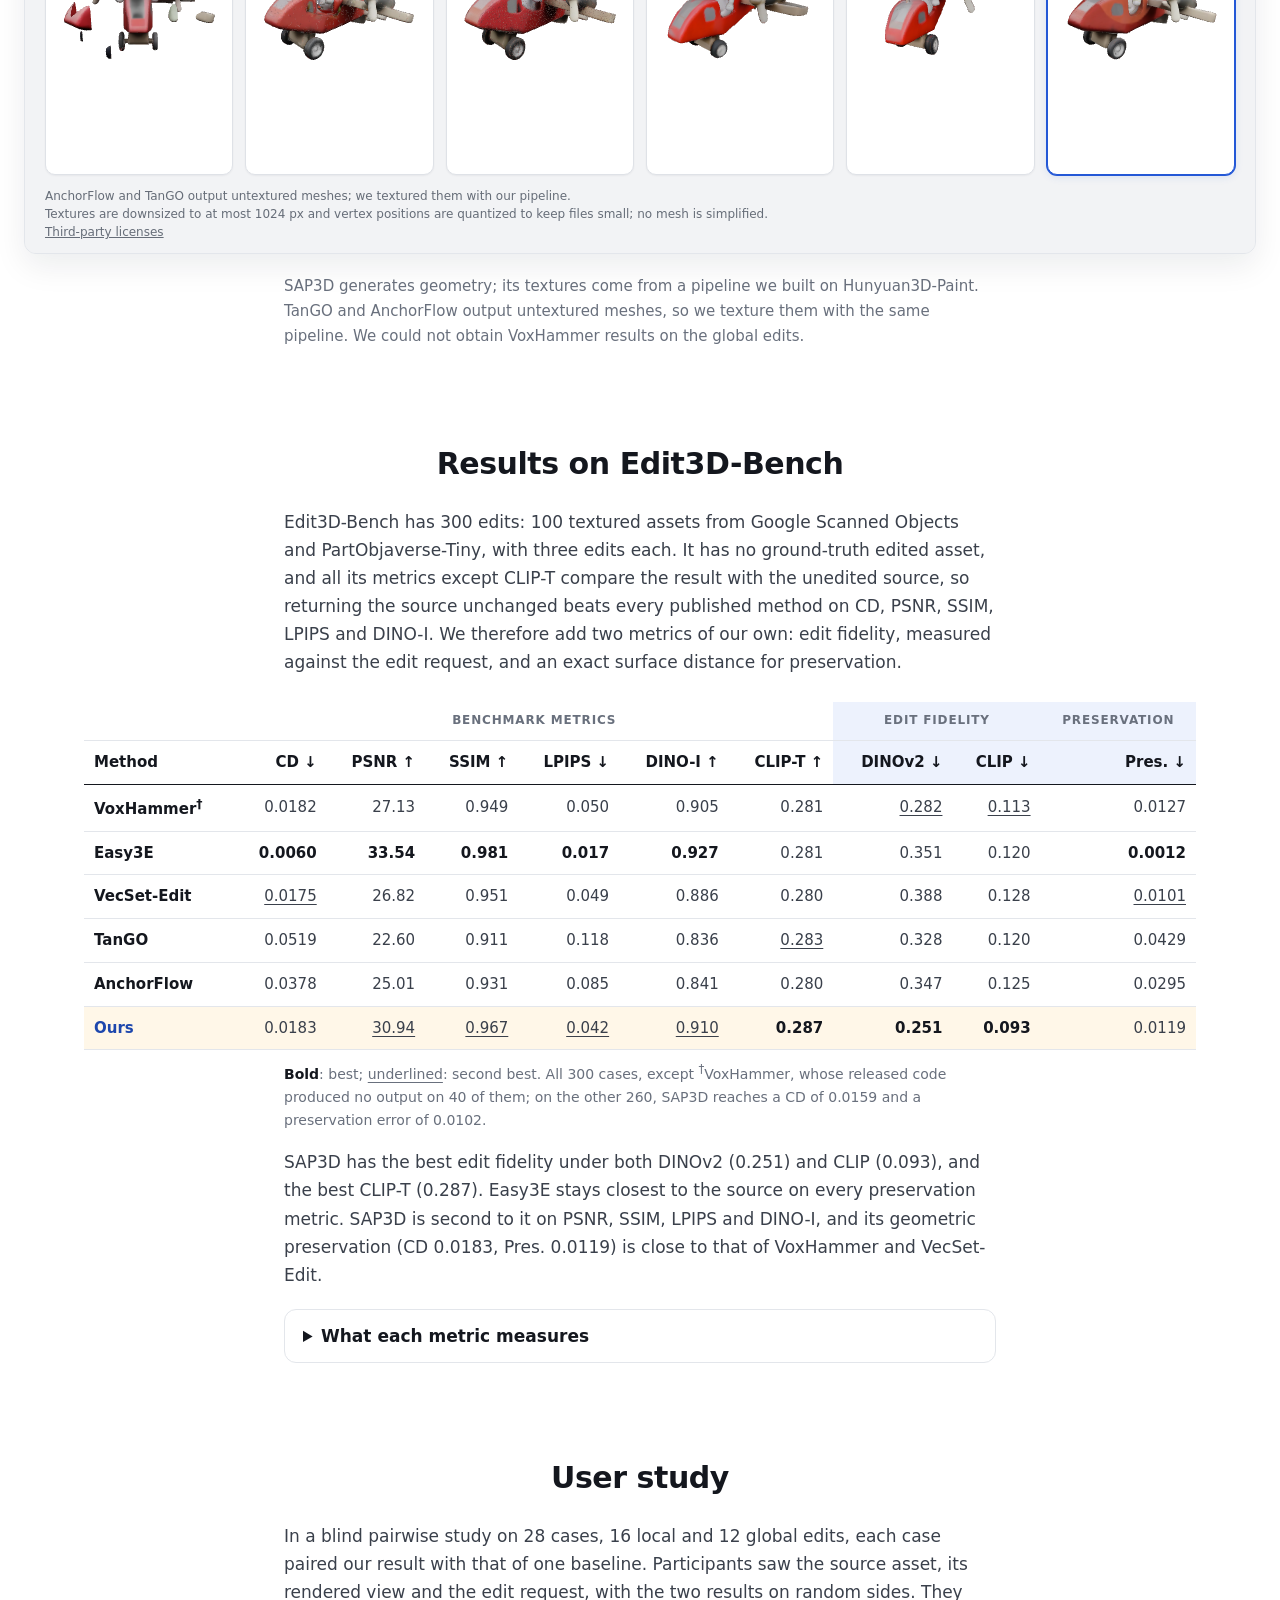
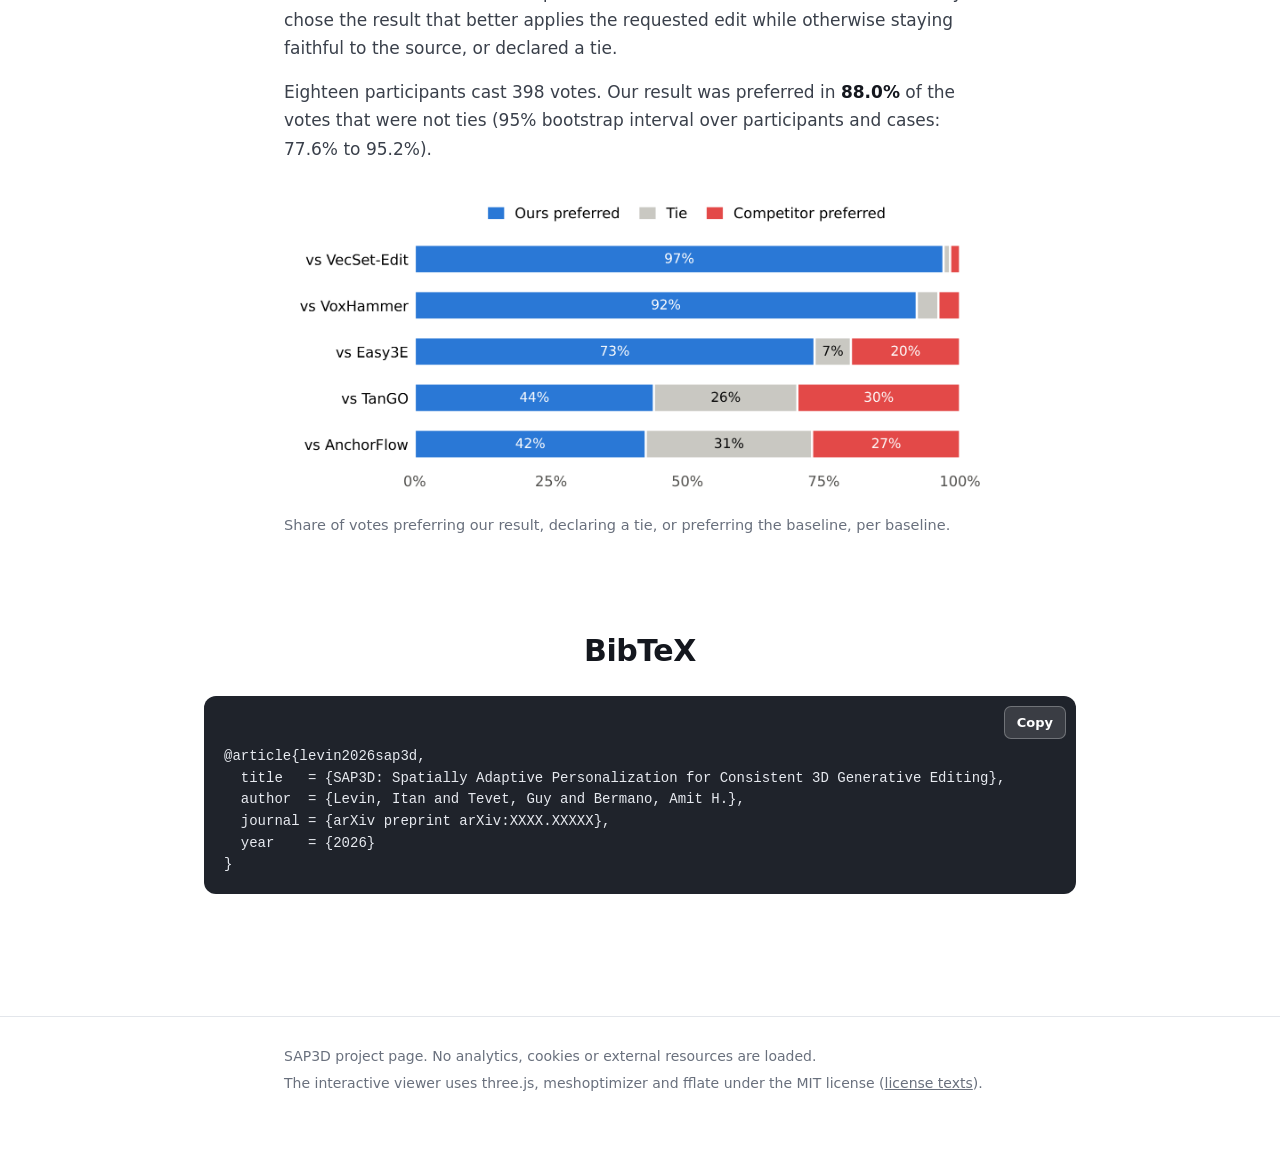
==== commit 82eb2e4f: "Show the Shredder fire-boots and beetle umbrella edits in the teaser The two local-edit rows now sho" ====
--- a/index.html
+++ b/index.html
@@ -1,6 +1,7 @@
 <!doctype html>
 <html lang="en">
 <head>
+<meta name="robots" content="noindex, nofollow">
 <meta charset="utf-8">
 <meta name="viewport" content="width=device-width, initial-scale=1">
 <title>Spatially Adaptive Personalization for Consistent 3D Generative Editing</title>
@@ -47,22 +48,22 @@
   </div>
 
   <figure class="teaser-row">
-    <figcaption class="row-title"><span><span class="kind">Local edit</span>Airplane: pilot &rarr; fox</span><a class="to-viewer" data-case="gso_turboprop_airplane_with_pilo_p2">View in 3D</a></figcaption>
+    <figcaption class="row-title"><span><span class="kind">Local edit</span>Shredder: boots &rarr; fire boots</span><a class="to-viewer" data-case="gso_playmates_nickelodeon_teenag_p3">View in 3D</a></figcaption>
     <div class="row-cells">
-      <figure><video class="turntable" autoplay muted loop playsinline preload="auto" poster="assets/img/teaser_airplane_source.webp" width="640" height="640" aria-label="Source toy airplane with a pilot, turning; the pilot is outlined as the edit region"><source src="assets/video/teaser_airplane_source.mp4" type="video/mp4"><img src="assets/img/teaser_airplane_source.webp" alt="Source toy airplane with a pilot; the pilot is outlined as the edit region" width="640" height="640"></video><figcaption>Source</figcaption></figure>
-      <figure><img src="assets/img/teaser_airplane_request.webp" alt="Edit request: the same view with the pilot replaced by a fox" width="640" height="640"><figcaption>Edit request</figcaption></figure>
+      <figure><video class="turntable" autoplay muted loop playsinline preload="auto" poster="assets/img/teaser_shredder_source.webp" width="640" height="640" aria-label="Source Shredder action figure, turning; his boots are outlined as the edit region"><source src="assets/video/teaser_shredder_source.mp4" type="video/mp4"><img src="assets/img/teaser_shredder_source.webp" alt="Source Shredder action figure; his boots are outlined as the edit region" width="640" height="640"></video><figcaption>Source</figcaption></figure>
+      <figure><img src="assets/img/teaser_shredder_request.webp" alt="Edit request: the same view with the boots replaced by flaming boots" width="640" height="640"><figcaption>Edit request</figcaption></figure>
       <span class="row-arrow" aria-hidden="true">&rarr;</span>
-      <figure class="ours"><video class="turntable" autoplay muted loop playsinline preload="auto" poster="assets/img/teaser_airplane_ours.webp" width="640" height="640" aria-label="Edited 3D result, turning in step with the source"><source src="assets/video/teaser_airplane_ours.mp4" type="video/mp4"><img src="assets/img/teaser_airplane_ours.webp" alt="Edited 3D result from the camera of the edit request" width="640" height="640"></video><figcaption>Result</figcaption></figure>
+      <figure class="ours"><video class="turntable" autoplay muted loop playsinline preload="auto" poster="assets/img/teaser_shredder_ours.webp" width="640" height="640" aria-label="Edited 3D result, turning in step with the source"><source src="assets/video/teaser_shredder_ours.mp4" type="video/mp4"><img src="assets/img/teaser_shredder_ours.webp" alt="Edited 3D result from the camera of the edit request" width="640" height="640"></video><figcaption>Result</figcaption></figure>
     </div>
   </figure>
 
   <figure class="teaser-row">
-    <figcaption class="row-title"><span><span class="kind">Local edit</span>Watch strap: face &rarr; book</span><a class="to-viewer" data-case="pot_ca86a579_p3">View in 3D</a></figcaption>
+    <figcaption class="row-title"><span><span class="kind">Local edit</span>Beetle: mushroom &rarr; umbrella</span><a class="to-viewer" data-case="pot_66e6c396_p3">View in 3D</a></figcaption>
     <div class="row-cells">
-      <figure><video class="turntable" autoplay muted loop playsinline preload="auto" poster="assets/img/teaser_strap_source.webp" width="640" height="640" aria-label="Source watch, turning; its face is outlined as the edit region"><source src="assets/video/teaser_strap_source.mp4" type="video/mp4"><img src="assets/img/teaser_strap_source.webp" alt="Source watch with its face outlined as the edit region" width="640" height="640"></video><figcaption>Source</figcaption></figure>
-      <figure><img src="assets/img/teaser_strap_request.webp" alt="Edit request: the watch face replaced by an open book" width="640" height="640"><figcaption>Edit request</figcaption></figure>
+      <figure><video class="turntable" autoplay muted loop playsinline preload="auto" poster="assets/img/teaser_beetle_source.webp" width="640" height="640" aria-label="Source scene of mushrooms with a beetle on the red one, turning; the red mushroom cap is outlined as the edit region"><source src="assets/video/teaser_beetle_source.mp4" type="video/mp4"><img src="assets/img/teaser_beetle_source.webp" alt="Source scene of mushrooms with a beetle on the red one; the red mushroom cap is outlined as the edit region" width="640" height="640"></video><figcaption>Source</figcaption></figure>
+      <figure><img src="assets/img/teaser_beetle_request.webp" alt="Edit request: the red mushroom cap under the beetle replaced by a red umbrella" width="640" height="640"><figcaption>Edit request</figcaption></figure>
       <span class="row-arrow" aria-hidden="true">&rarr;</span>
-      <figure class="ours"><video class="turntable" autoplay muted loop playsinline preload="auto" poster="assets/img/teaser_strap_ours.webp" width="640" height="640" aria-label="Edited 3D result, turning in step with the source"><source src="assets/video/teaser_strap_ours.mp4" type="video/mp4"><img src="assets/img/teaser_strap_ours.webp" alt="Edited 3D result from the camera of the edit request" width="640" height="640"></video><figcaption>Result</figcaption></figure>
+      <figure class="ours"><video class="turntable" autoplay muted loop playsinline preload="auto" poster="assets/img/teaser_beetle_ours.webp" width="640" height="640" aria-label="Edited 3D result, turning in step with the source"><source src="assets/video/teaser_beetle_ours.mp4" type="video/mp4"><img src="assets/img/teaser_beetle_ours.webp" alt="Edited 3D result from the camera of the edit request" width="640" height="640"></video><figcaption>Result</figcaption></figure>
     </div>
   </figure>
 
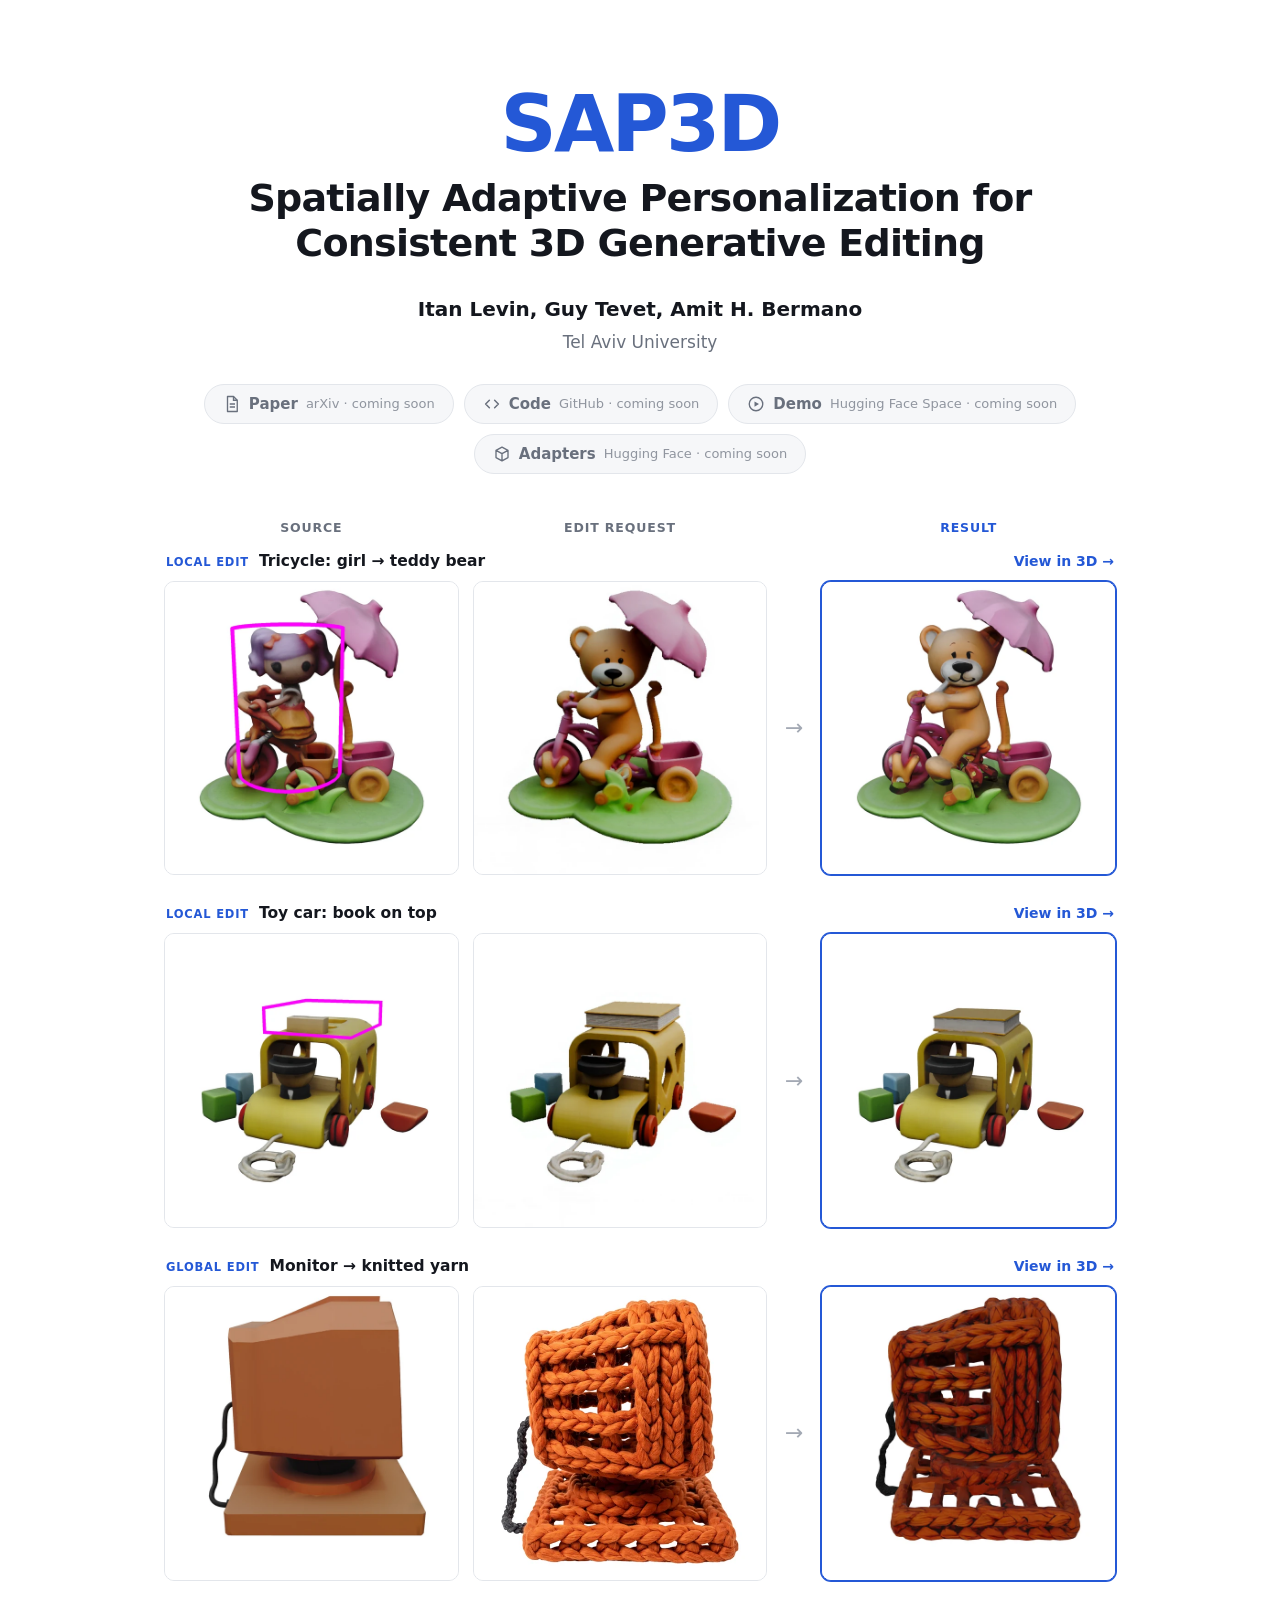
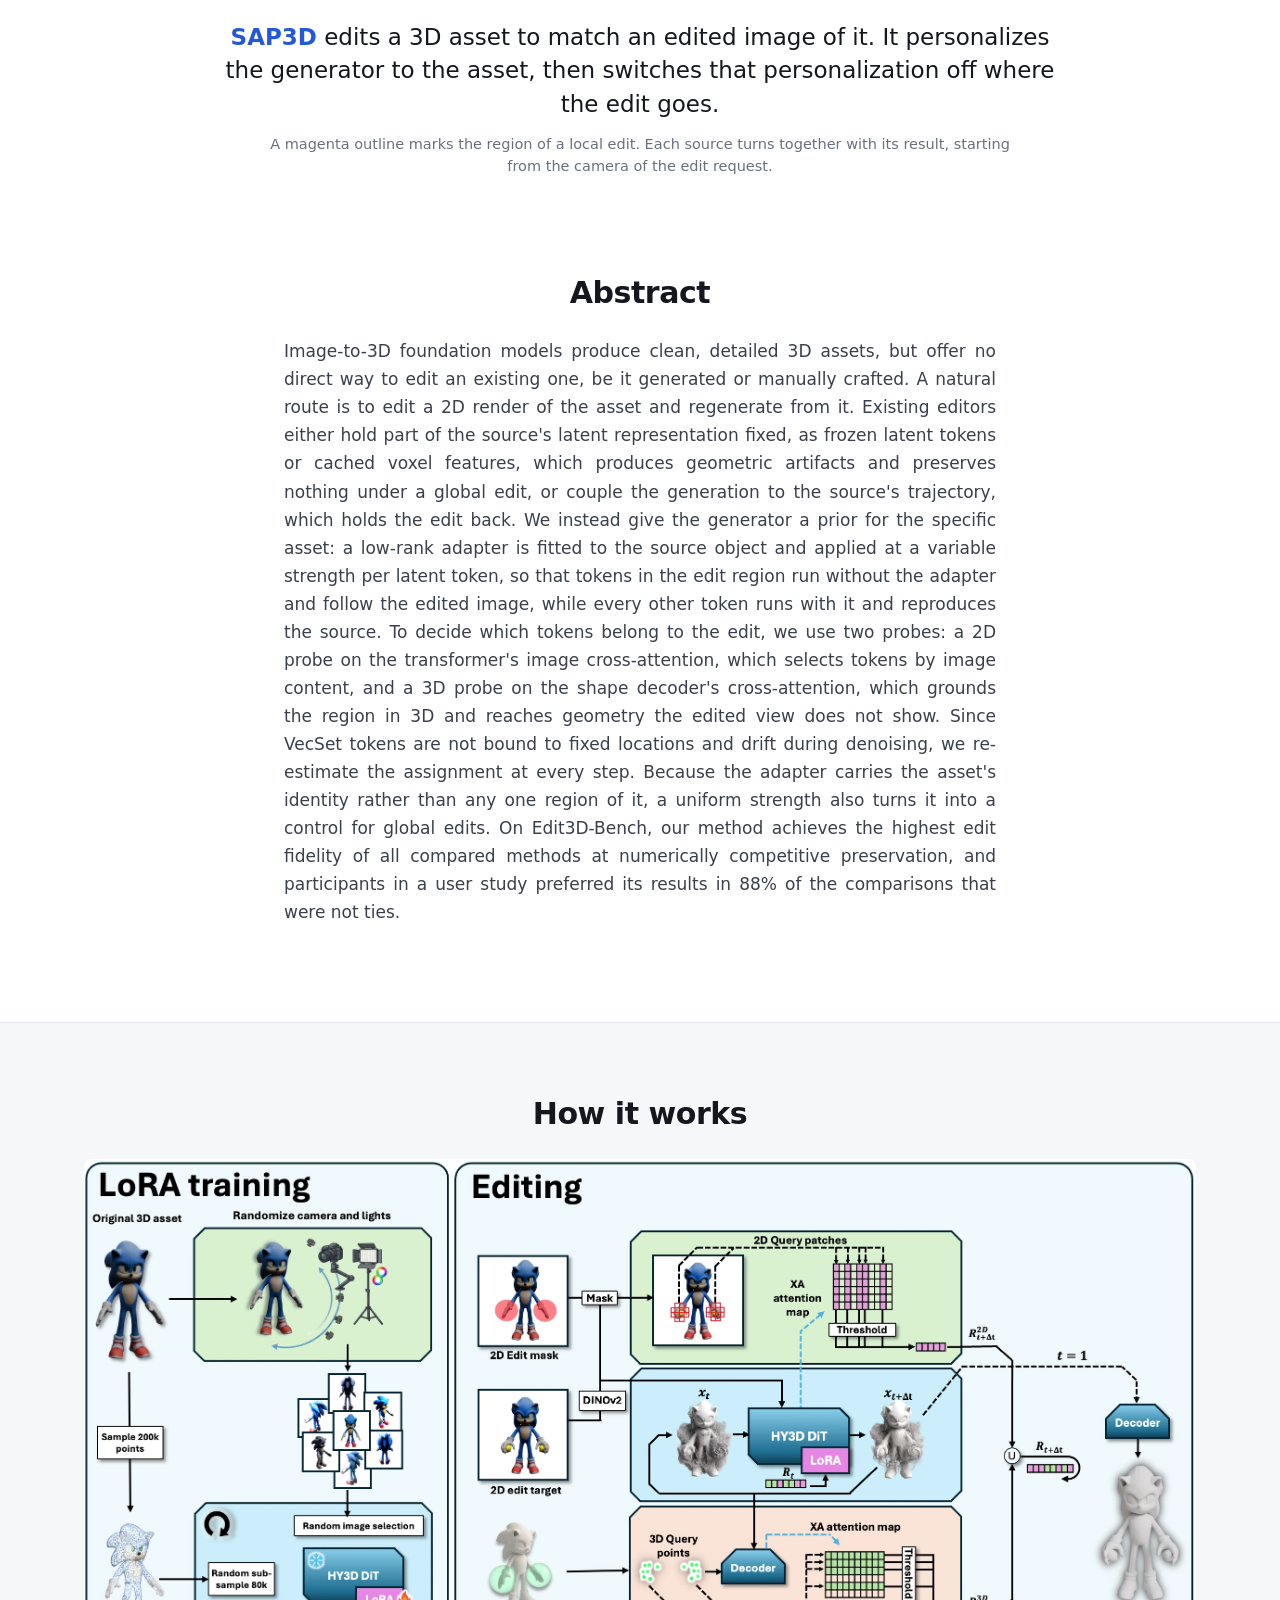
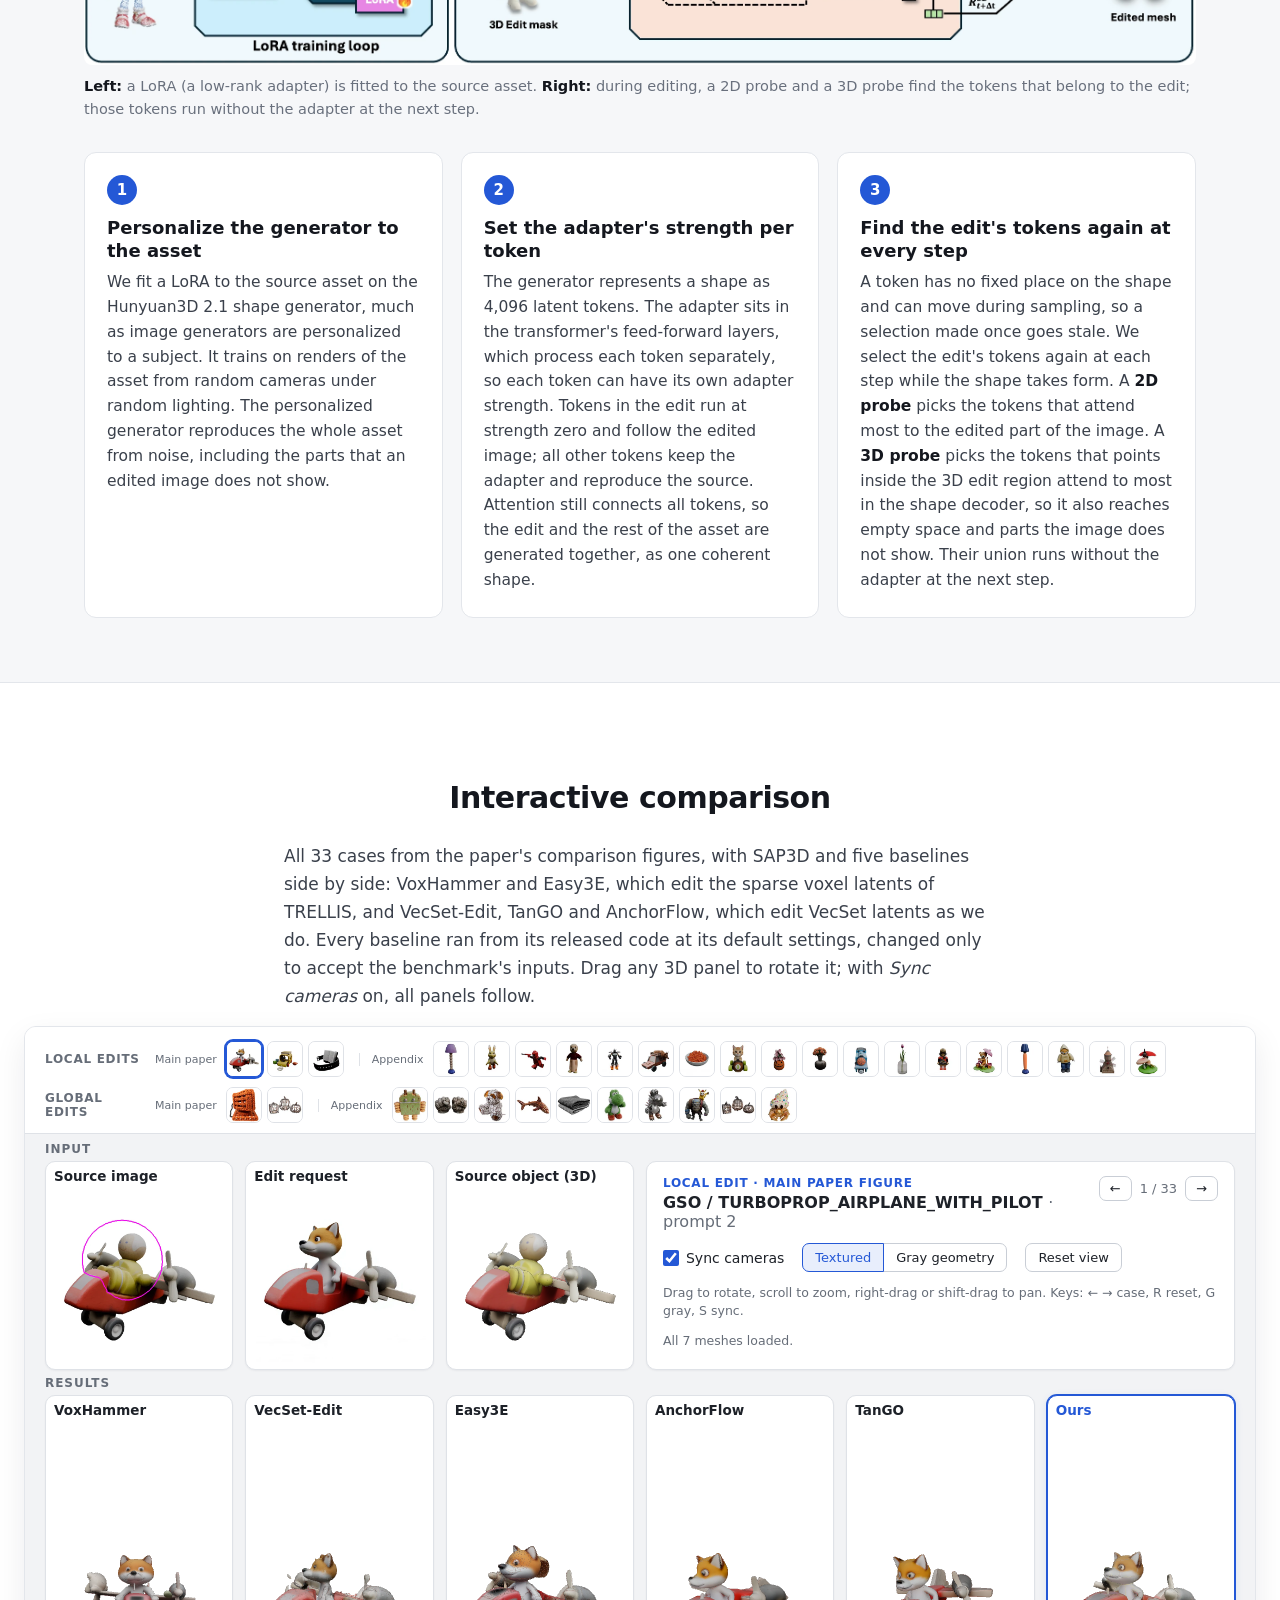
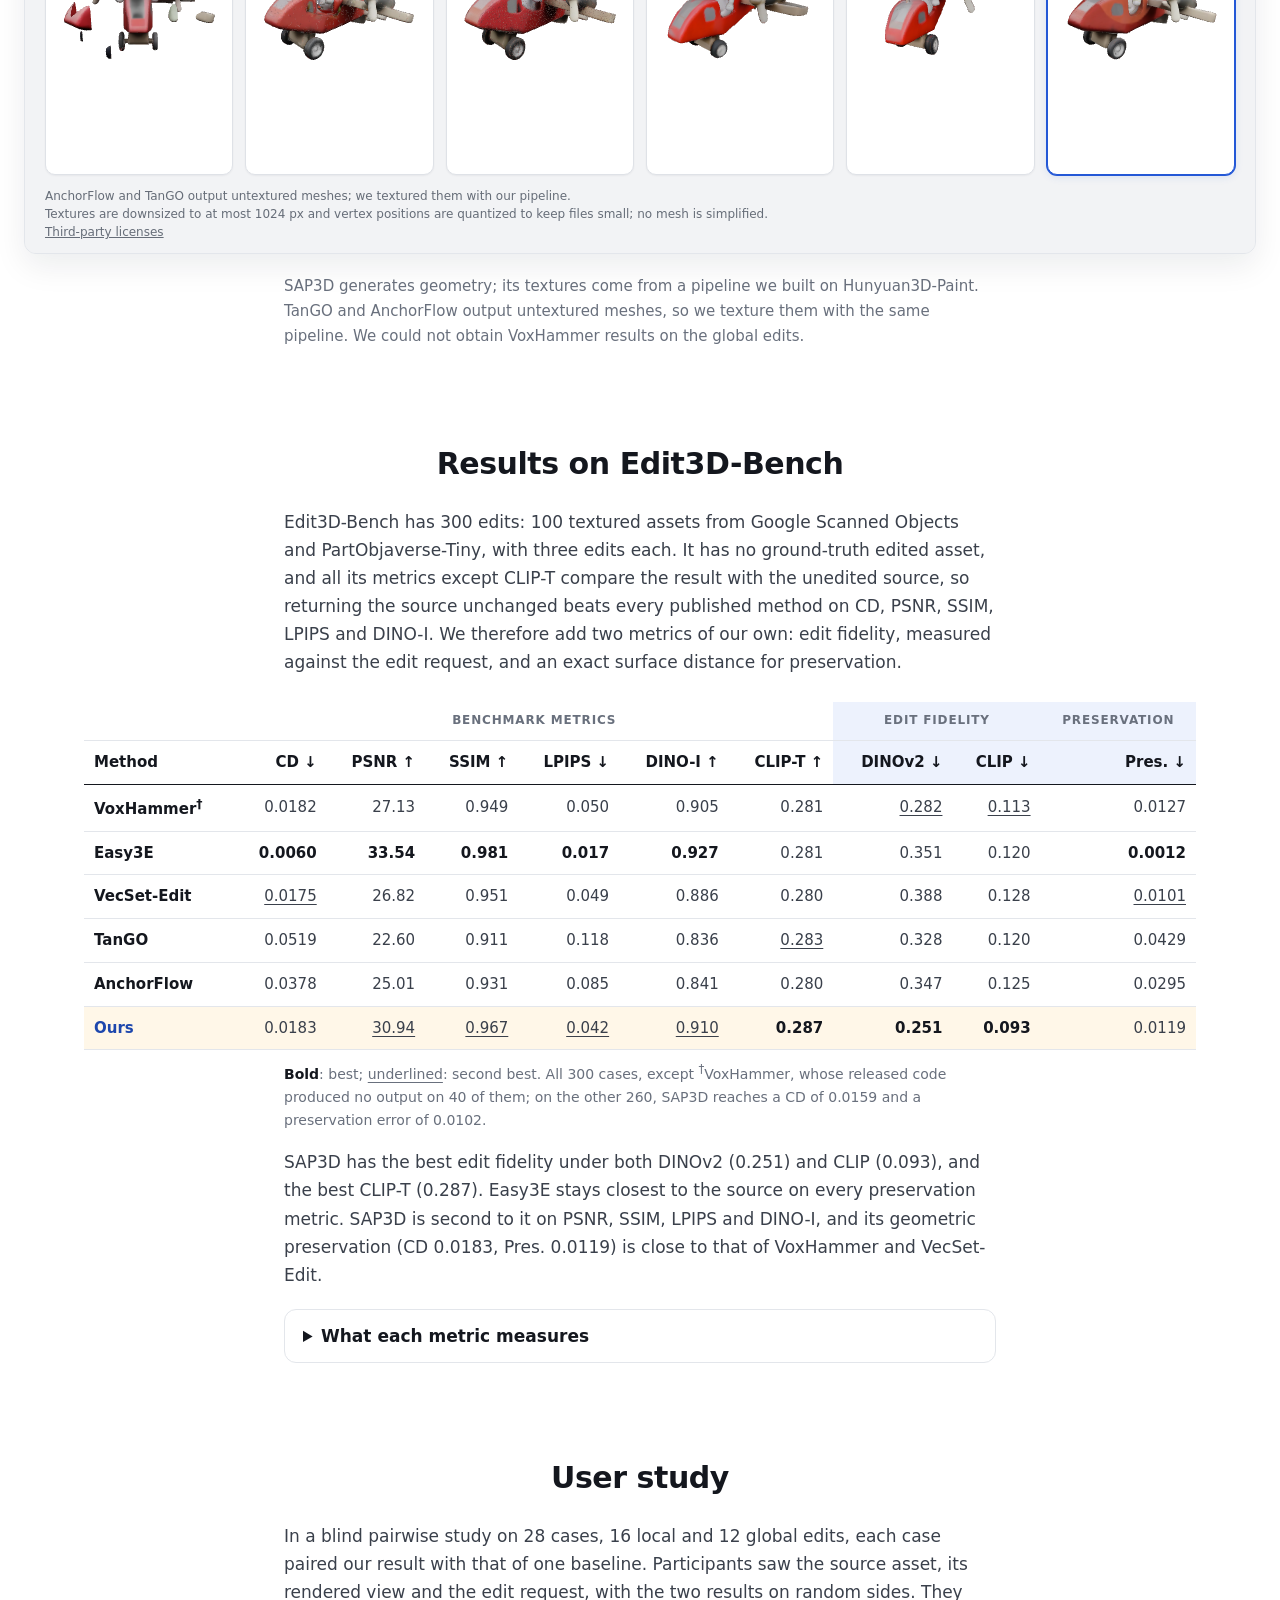
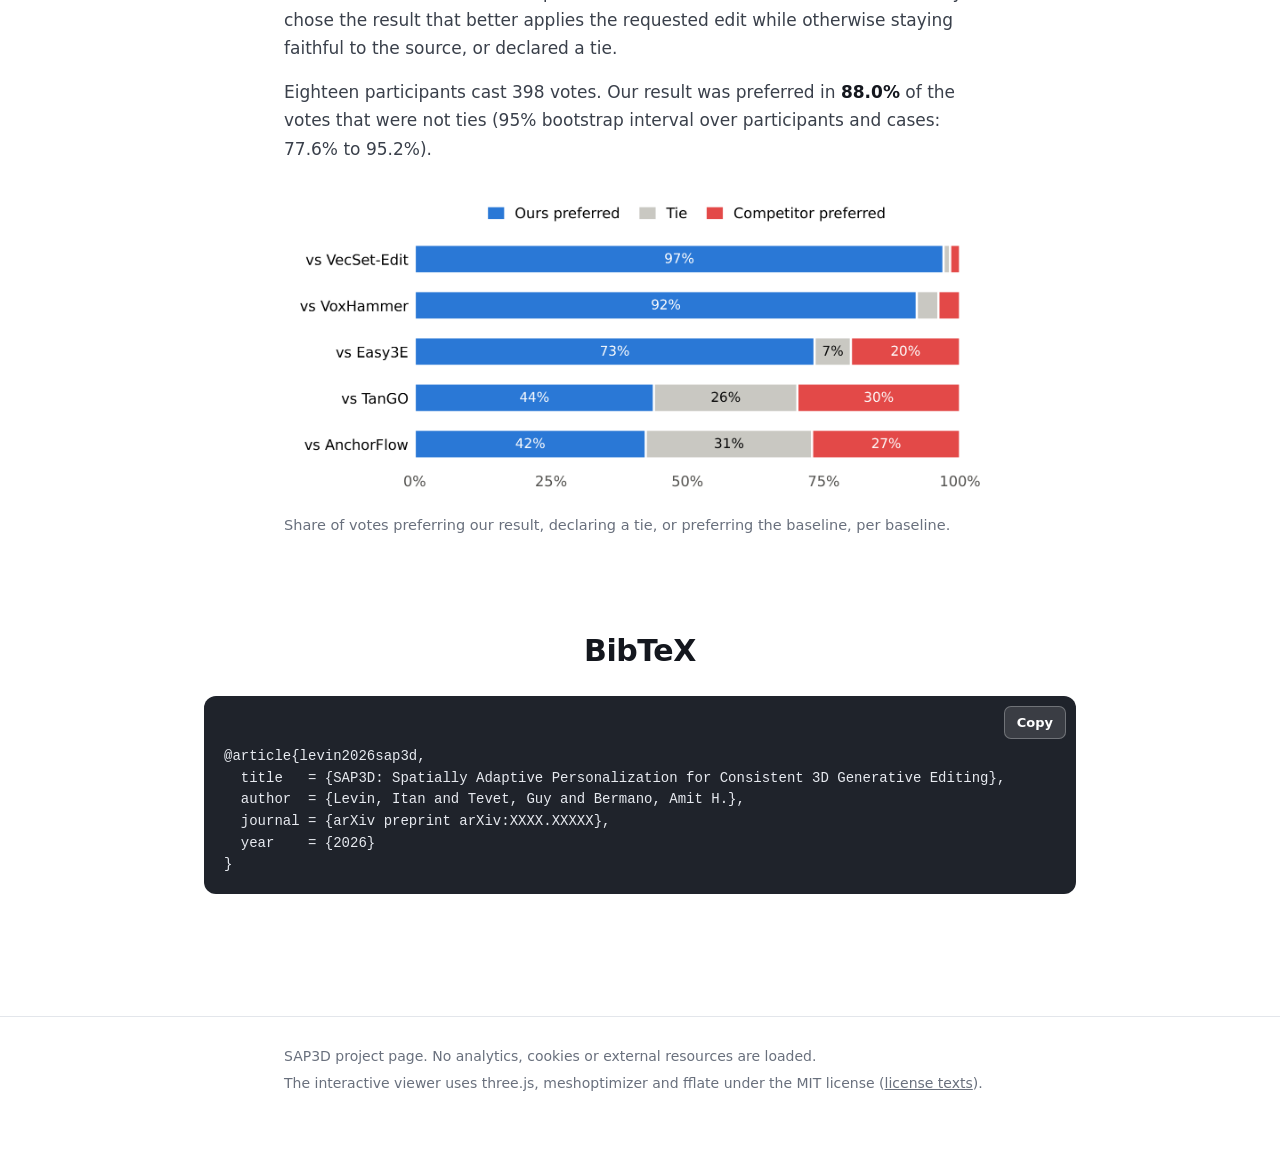
==== commit f4f5875e: "Show the tricycle teddy-bear (seed 46) and toy-car book edits in the teaser" ====
--- a/index.html
+++ b/index.html
@@ -48,22 +48,22 @@
   </div>
 
   <figure class="teaser-row">
-    <figcaption class="row-title"><span><span class="kind">Local edit</span>Shredder: boots &rarr; fire boots</span><a class="to-viewer" data-case="gso_playmates_nickelodeon_teenag_p3">View in 3D</a></figcaption>
+    <figcaption class="row-title"><span><span class="kind">Local edit</span>Tricycle: girl &rarr; teddy bear</span><a class="to-viewer" data-case="gso_lalaloopsy_peanut_big_top_tr_p1">View in 3D</a></figcaption>
     <div class="row-cells">
-      <figure><video class="turntable" autoplay muted loop playsinline preload="auto" poster="assets/img/teaser_shredder_source.webp" width="640" height="640" aria-label="Source Shredder action figure, turning; his boots are outlined as the edit region"><source src="assets/video/teaser_shredder_source.mp4" type="video/mp4"><img src="assets/img/teaser_shredder_source.webp" alt="Source Shredder action figure; his boots are outlined as the edit region" width="640" height="640"></video><figcaption>Source</figcaption></figure>
-      <figure><img src="assets/img/teaser_shredder_request.webp" alt="Edit request: the same view with the boots replaced by flaming boots" width="640" height="640"><figcaption>Edit request</figcaption></figure>
+      <figure><video class="turntable" autoplay muted loop playsinline preload="auto" poster="assets/img/teaser_tricycle_source.webp" width="640" height="640" aria-label="Source toy of a girl riding a tricycle under a pink umbrella, turning; the girl is outlined as the edit region"><source src="assets/video/teaser_tricycle_source.mp4" type="video/mp4"><img src="assets/img/teaser_tricycle_source.webp" alt="Source toy of a girl riding a tricycle under a pink umbrella; the girl is outlined as the edit region" width="640" height="640"></video><figcaption>Source</figcaption></figure>
+      <figure><img src="assets/img/teaser_tricycle_request.webp" alt="Edit request: the same view with the girl replaced by a teddy bear" width="640" height="640"><figcaption>Edit request</figcaption></figure>
       <span class="row-arrow" aria-hidden="true">&rarr;</span>
-      <figure class="ours"><video class="turntable" autoplay muted loop playsinline preload="auto" poster="assets/img/teaser_shredder_ours.webp" width="640" height="640" aria-label="Edited 3D result, turning in step with the source"><source src="assets/video/teaser_shredder_ours.mp4" type="video/mp4"><img src="assets/img/teaser_shredder_ours.webp" alt="Edited 3D result from the camera of the edit request" width="640" height="640"></video><figcaption>Result</figcaption></figure>
+      <figure class="ours"><video class="turntable" autoplay muted loop playsinline preload="auto" poster="assets/img/teaser_tricycle_ours.webp" width="640" height="640" aria-label="Edited 3D result, turning in step with the source"><source src="assets/video/teaser_tricycle_ours.mp4" type="video/mp4"><img src="assets/img/teaser_tricycle_ours.webp" alt="Edited 3D result from the camera of the edit request" width="640" height="640"></video><figcaption>Result</figcaption></figure>
     </div>
   </figure>
 
   <figure class="teaser-row">
-    <figcaption class="row-title"><span><span class="kind">Local edit</span>Beetle: mushroom &rarr; umbrella</span><a class="to-viewer" data-case="pot_66e6c396_p3">View in 3D</a></figcaption>
+    <figcaption class="row-title"><span><span class="kind">Local edit</span>Toy car: book on top</span><a class="to-viewer" data-case="gso_sorting_bus_p2">View in 3D</a></figcaption>
     <div class="row-cells">
-      <figure><video class="turntable" autoplay muted loop playsinline preload="auto" poster="assets/img/teaser_beetle_source.webp" width="640" height="640" aria-label="Source scene of mushrooms with a beetle on the red one, turning; the red mushroom cap is outlined as the edit region"><source src="assets/video/teaser_beetle_source.mp4" type="video/mp4"><img src="assets/img/teaser_beetle_source.webp" alt="Source scene of mushrooms with a beetle on the red one; the red mushroom cap is outlined as the edit region" width="640" height="640"></video><figcaption>Source</figcaption></figure>
-      <figure><img src="assets/img/teaser_beetle_request.webp" alt="Edit request: the red mushroom cap under the beetle replaced by a red umbrella" width="640" height="640"><figcaption>Edit request</figcaption></figure>
+      <figure><video class="turntable" autoplay muted loop playsinline preload="auto" poster="assets/img/teaser_toycar_source.webp" width="640" height="640" aria-label="Source wooden toy car with shape blocks around it, turning; its roof is outlined as the edit region"><source src="assets/video/teaser_toycar_source.mp4" type="video/mp4"><img src="assets/img/teaser_toycar_source.webp" alt="Source wooden toy car with shape blocks around it; its roof is outlined as the edit region" width="640" height="640"></video><figcaption>Source</figcaption></figure>
+      <figure><img src="assets/img/teaser_toycar_request.webp" alt="Edit request: the same view with a book placed on the car's roof" width="640" height="640"><figcaption>Edit request</figcaption></figure>
       <span class="row-arrow" aria-hidden="true">&rarr;</span>
-      <figure class="ours"><video class="turntable" autoplay muted loop playsinline preload="auto" poster="assets/img/teaser_beetle_ours.webp" width="640" height="640" aria-label="Edited 3D result, turning in step with the source"><source src="assets/video/teaser_beetle_ours.mp4" type="video/mp4"><img src="assets/img/teaser_beetle_ours.webp" alt="Edited 3D result from the camera of the edit request" width="640" height="640"></video><figcaption>Result</figcaption></figure>
+      <figure class="ours"><video class="turntable" autoplay muted loop playsinline preload="auto" poster="assets/img/teaser_toycar_ours.webp" width="640" height="640" aria-label="Edited 3D result, turning in step with the source"><source src="assets/video/teaser_toycar_ours.mp4" type="video/mp4"><img src="assets/img/teaser_toycar_ours.webp" alt="Edited 3D result from the camera of the edit request" width="640" height="640"></video><figcaption>Result</figcaption></figure>
     </div>
   </figure>
 
